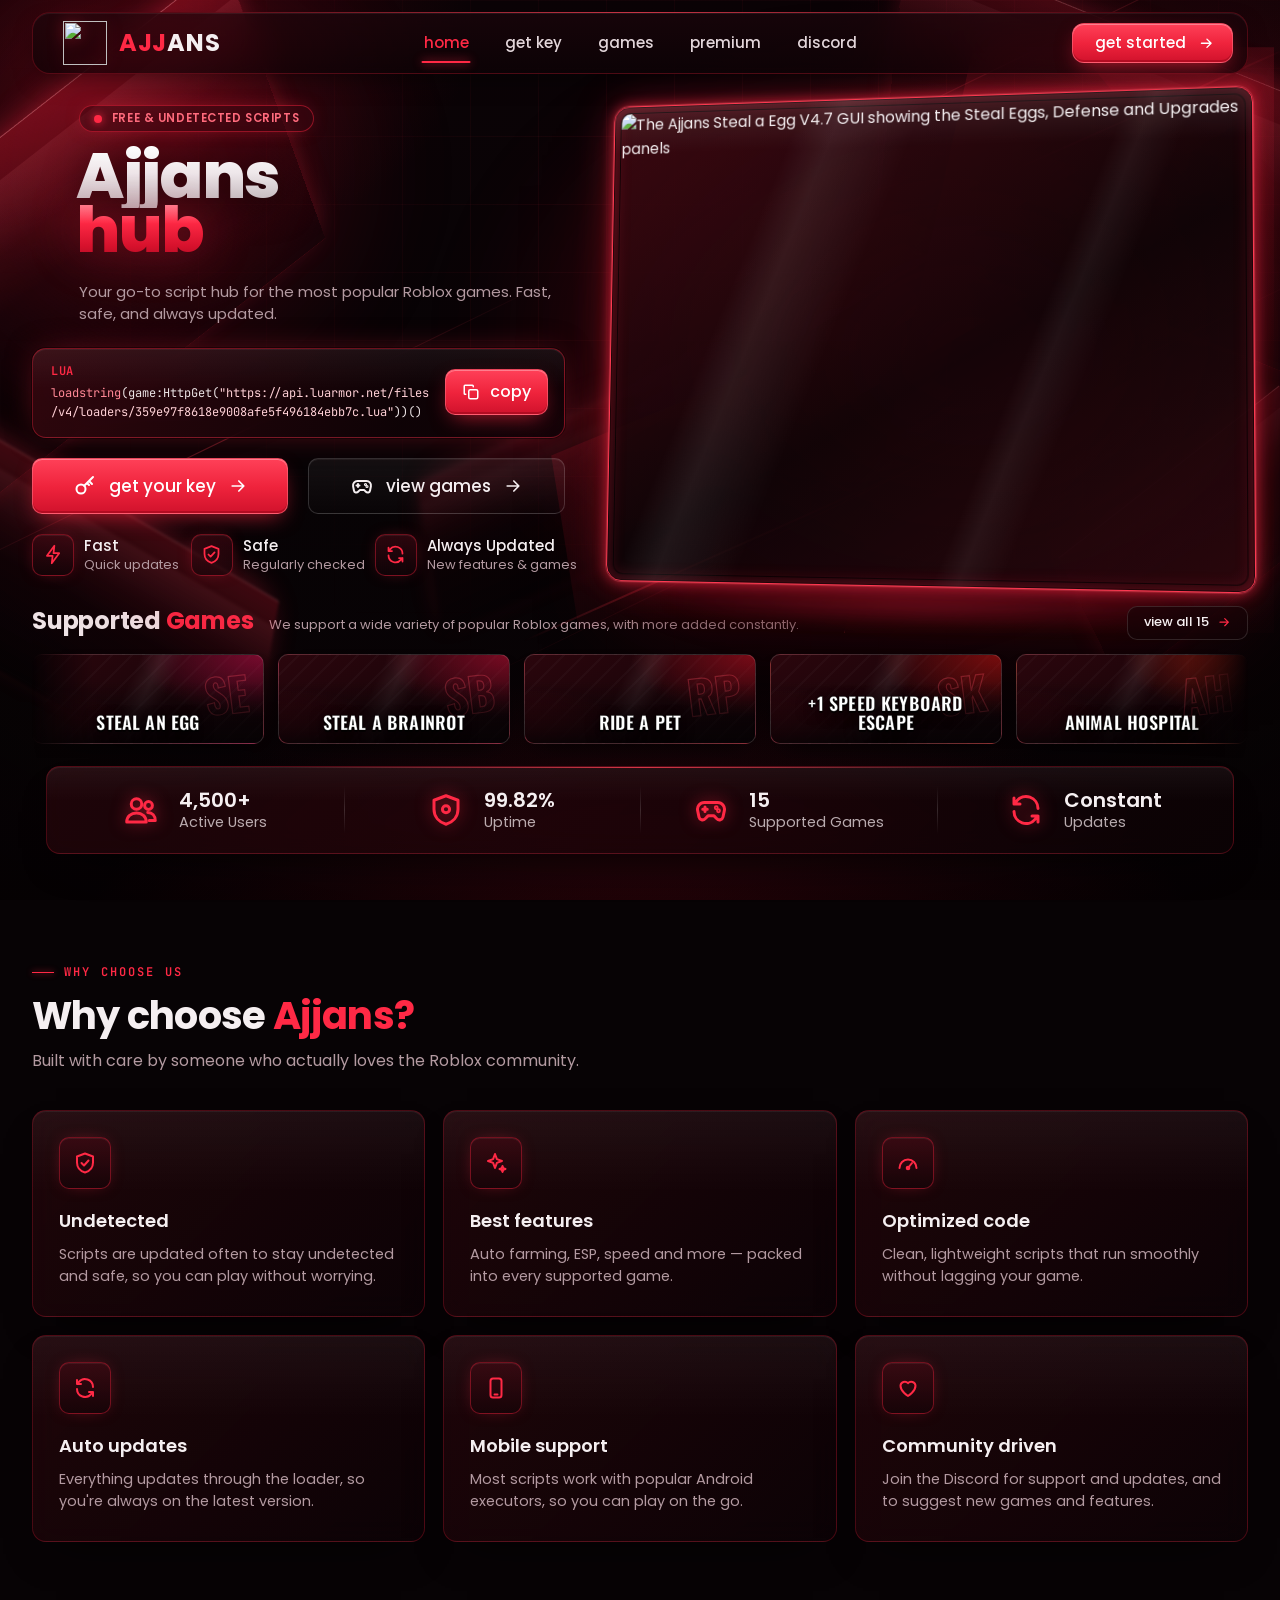
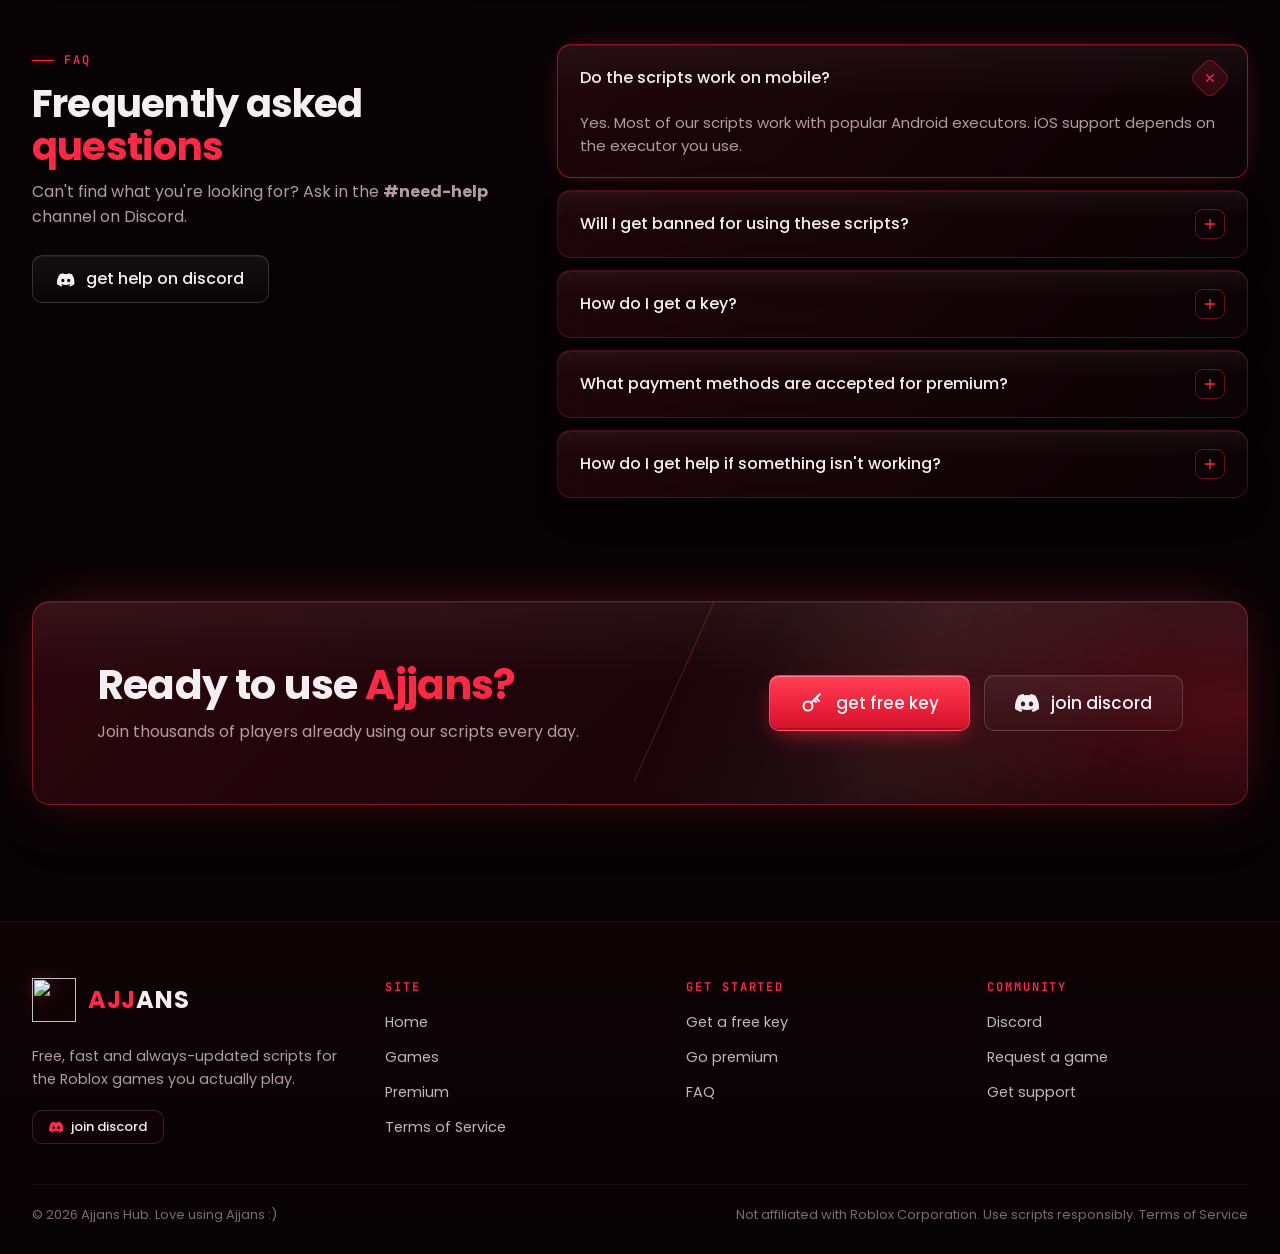
==== index.html @ 81df5501 "Update print statement from 'Hello' to 'Goodbye'" ====
<!DOCTYPE html>
<html lang="en">
<head>
  <meta charset="UTF-8" />
  <meta name="viewport" content="width=device-width, initial-scale=1.0" />
  <title>Ajjans Hub — Free Roblox Script Hub</title>
  <meta name="description" content="Ajjans Hub is a free Roblox script hub for Steal An Egg, Steal a Brainrot, Ride A Pet, Animal Hospital, Sailor Piece, Grow a Garden 2 and more. Fast, safe, and always updated." />
  <meta name="theme-color" content="#070305" />
  <meta property="og:type" content="website" />
  <meta property="og:title" content="Ajjans Hub — Free Roblox Script Hub" />
  <meta property="og:description" content="Ajjans Hub is a free Roblox script hub for Steal An Egg, Steal a Brainrot, Ride A Pet, Animal Hospital, Sailor Piece, Grow a Garden 2 and more. Fast, safe, and always updated." />
  <link rel="icon" type="image/png" href="assets/favicon.png" />
  <link rel="apple-touch-icon" href="assets/favicon.png" />

  <script>document.documentElement.classList.add("js");</script>

  <!-- =========================================================
       ADS (AdMaven) — delete this whole block to remove ads from this page
       ========================================================= -->
  <meta name="admaven-placement" content="BqHrEpdw5" />
  <script>
    /* Ad guard: stops the ad pop-up from hijacking clicks on Discord and store (Sellhub) links.
       Exception: the FIRST click on the get-key "join discord" button is allowed
       to show the ad — the second click opens Discord. */
    (function () {
      var realOpen = window.open;
      var blocked = false;
      window.open = function () { return blocked ? null : realOpen.apply(window, arguments); };
      document.addEventListener("click", function (e) {
        var el = e.target.closest ? e.target.closest("a, button") : null;
        if (!el) return;
        if (el.hasAttribute("data-gate-join") && el.getAttribute("data-armed") !== "1") return;
        var href = el.getAttribute("href") || "";
        if (href.indexOf("discord.gg") !== -1 || href.indexOf("sellhub.cx") !== -1) {
          blocked = true;
          setTimeout(function () { blocked = false; }, 3000);
        }
      }, true);
    })();
  </script>
  <script data-cfasync="false" src="//dcbbwymp1bhlf.cloudfront.net/?wbbcd=1515121"></script>

  <link rel="preconnect" href="https://fonts.googleapis.com" />
  <link rel="preconnect" href="https://fonts.gstatic.com" crossorigin />
  <link href="https://fonts.googleapis.com/css2?family=Poppins:wght@400;500;600;700;800&family=JetBrains+Mono:wght@400;500;600&family=Oswald:wght@600;700&display=swap" rel="stylesheet" />
  <link rel="preload" as="image" href="assets/ajjans-gui.png" />

  <!-- =========================================================
       STYLES (this page only)
       ========================================================= -->
  <style>
    /* ==========================================================================
       AJJANS HUB — Home page styles
       Colours and sizes live in the :root variables right below.
       ========================================================================== */
    /* ==========================================================================
       1. VARIABLES — edit colours / sizing here
       ========================================================================== */
    :root {
      /* Palette */
      --bg: #070305;               /* near-black base   */
      --bg-2: #160408;             /* dark burgundy     */
      --bg-3: #30070d;             /* deep crimson      */
      --panel: rgba(24, 5, 10, 0.58);
      --panel-strong: rgba(24, 6, 10, 0.94);
      --red: #ef233c;              /* bright red        */
      --red-bright: #ff2945;       /* hot red           */
      --red-deep: #b50d24;
      --border: rgba(170, 22, 42, 0.38);
      --border-hot: rgba(255, 41, 69, 0.7);
      --border-soft: rgba(255, 255, 255, 0.08);
      --text: #f5eff1;             /* headings          */
      --text-2: #e3d6da;
      --muted: #b39aa1;            /* muted pink/grey   */
      --faint: #7f6970;
      --green: #2bd96b;

      /* Type */
      --font-sans: "Poppins", system-ui, -apple-system, "Segoe UI", sans-serif;
      --font-mono: "JetBrains Mono", ui-monospace, "Cascadia Code", Consolas, monospace;
      --font-display: "Oswald", "Poppins", sans-serif;

      /* Radii */
      --r-sm: 10px;
      --r-md: 14px;
      --r-lg: 18px;

      /* Layout */
      --container: 1400px;
      --gutter: 32px;
      --header-h: 84px;
      /* left indent of the hero title block (0 on small screens, 104px on wide) */
      --hero-indent: clamp(0px, calc((100vw - 1100px) * 0.26), 104px);

      /* Effects */
      --inner-hi: inset 0 1px 0 rgba(255, 255, 255, 0.06);
      --ease: cubic-bezier(0.22, 0.61, 0.36, 1);
      --ease-out: cubic-bezier(0.16, 1, 0.3, 1);
    }
    /* ==========================================================================
       2. BASE / RESET
       ========================================================================== */
    *,
    *::before,
    *::after { box-sizing: border-box; }
    html {
      -webkit-text-size-adjust: 100%;
      scroll-behavior: smooth;
      scroll-padding-top: calc(var(--header-h) + 16px);
      scrollbar-color: #3a0b14 var(--bg);
    }
    body {
      position: relative;
      display: flex;
      flex-direction: column;
      margin: 0;
      min-height: 100vh;
      background: var(--bg);
      color: var(--text);
      font-family: var(--font-sans);
      font-size: 16px;
      line-height: 1.55;
      -webkit-font-smoothing: antialiased;
      overflow-x: clip;
    }
    main { flex: 1 0 auto; }
    h1, h2, h3, p, ul, ol, figure, dl, dd { margin: 0; }
    ul, ol { padding: 0; list-style: none; }
    a { color: inherit; text-decoration: none; }
    img { display: block; max-width: 100%; }
    button, input { font: inherit; color: inherit; }
    button { cursor: pointer; }
    :focus-visible {
      outline: 2px solid var(--red-bright);
      outline-offset: 3px;
      border-radius: 6px;
    }
    ::selection { background: rgba(239, 35, 60, 0.45); color: #fff; }
    ::-webkit-scrollbar { width: 10px; }
    ::-webkit-scrollbar-track { background: var(--bg); }
    ::-webkit-scrollbar-thumb { background: #3a0b14; border-radius: 6px; border: 2px solid var(--bg); }
    ::-webkit-scrollbar-thumb:hover { background: #561222; }
    .text-red { color: var(--red-bright); }
    .sr-only {
      position: absolute; width: 1px; height: 1px; padding: 0; margin: -1px;
      overflow: hidden; clip: rect(0, 0, 0, 0); white-space: nowrap; border: 0;
    }
    /* ==========================================================================
       3. BACKGROUND LAYERS
       .backdrop  = fixed page atmosphere (base, fog, grid, vignette)
       .hero-fx   = hero-only lighting (glow, glass shards, light streaks)
       ========================================================================== */
    .backdrop {
      position: fixed;
      inset: 0;
      z-index: -2;
      pointer-events: none;
      background:
        radial-gradient(40% 36% at 8% 4%, rgba(120, 8, 24, 0.42), transparent 72%),
        radial-gradient(46% 40% at 96% 12%, rgba(110, 8, 22, 0.32), transparent 72%),
        radial-gradient(60% 40% at 50% 104%, rgba(80, 5, 16, 0.5), transparent 72%),
        linear-gradient(180deg, #0b0306 0%, var(--bg) 50%, #080204 100%);
    }
    /* faint grid */
    .backdrop::before {
      content: "";
      position: absolute;
      inset: 0;
      background-image:
        linear-gradient(rgba(255, 60, 80, 0.05) 1px, transparent 1px),
        linear-gradient(90deg, rgba(255, 60, 80, 0.05) 1px, transparent 1px);
      background-size: 68px 68px;
      background-position: center top;
      -webkit-mask-image: radial-gradient(ellipse 80% 70% at 58% 22%, #000 20%, transparent 78%);
              mask-image: radial-gradient(ellipse 80% 70% at 58% 22%, #000 20%, transparent 78%);
    }
    /* vignette */
    .backdrop::after {
      content: "";
      position: absolute;
      inset: 0;
      background: radial-gradient(ellipse 95% 85% at 50% 40%, transparent 55%, rgba(0, 0, 0, 0.6) 100%);
    }
    /* ---- hero lighting ---- */
    .hero-section {
      position: relative;
      isolation: isolate;
    }
    .hero-fx {
      position: absolute;
      inset: calc(var(--header-h) * -1) 0 -160px;
      z-index: -1;
      overflow: hidden;
      pointer-events: none;
      -webkit-mask-image: linear-gradient(180deg, #000 86%, transparent);
              mask-image: linear-gradient(180deg, #000 86%, transparent);
    }
    .fx-glow {
      position: absolute;
      top: 6%;
      right: 4%;
      width: min(60vw, 980px);
      height: 78%;
      background:
        radial-gradient(closest-side, rgba(226, 20, 48, 0.42), rgba(150, 10, 30, 0.18) 55%, transparent 100%);
      filter: blur(30px);
      animation: ambient 10s ease-in-out infinite alternate;
    }
    .fx-glow--left {
      top: -10%;
      left: -8%;
      right: auto;
      width: 520px;
      height: 520px;
      background: radial-gradient(closest-side, rgba(150, 10, 30, 0.35), transparent);
      animation-delay: -5s;
    }
    /* Angular glass shards — rotated planes with a lit top edge */
    .shard {
      position: absolute;
      background: linear-gradient(180deg, rgba(235, 28, 54, 0.4), rgba(130, 8, 26, 0.12) 50%, transparent);
      border-top: 1px solid rgba(255, 110, 126, 0.7);
      box-shadow: 0 -8px 30px -8px rgba(255, 41, 69, 0.55);
    }
    /* glassy inner band on each shard */
    .shard::after {
      content: "";
      position: absolute;
      inset: 12% 0 auto;
      height: 22%;
      background: linear-gradient(180deg, rgba(255, 120, 135, 0.12), transparent);
    }
    .shard--a { width: 520px; height: 280px; left: -190px; top: 130px; transform: rotate(-38deg) skewX(-18deg); opacity: 0.85; }
    .shard--b { width: 440px; height: 200px; left: -150px; bottom: 60px; transform: rotate(30deg) skewX(20deg); opacity: 0.6; filter: blur(1.5px); }
    .shard--c { width: 620px; height: 260px; right: -210px; top: 70px; transform: rotate(22deg) skewX(16deg); opacity: 0.55; }
    .shard--d { width: 340px; height: 150px; right: 41%; bottom: 190px; transform: rotate(-24deg) skewX(-14deg); opacity: 0.35; filter: blur(3px); }
    .shard--e { width: 280px; height: 140px; right: -60px; bottom: 150px; transform: rotate(-38deg) skewX(-12deg); opacity: 0.4; }
    /* thin diagonal light streaks */
    .streak {
      position: absolute;
      height: 1px;
      background: linear-gradient(90deg, transparent, rgba(255, 60, 80, 0.7), transparent);
      transform-origin: left center;
    }
    .streak--1 { width: 700px; left: -80px; top: 78%; transform: rotate(-26deg); opacity: 0.45; }
    .streak--2 { width: 560px; right: -60px; top: 24%; transform: rotate(-26deg); opacity: 0.35; }
    .streak--3 { width: 1100px; left: 30%; top: 96%; transform: rotate(-26deg); opacity: 0.2; }
    /* ==========================================================================
       4. SHARED
       ========================================================================== */
    .container {
      width: min(var(--container), 100% - var(--gutter) * 2);
      margin-inline: auto;
    }
    /* tinted glass surface used by most panels */
    .glass {
      background:
        linear-gradient(180deg, rgba(255, 255, 255, 0.045), rgba(255, 255, 255, 0) 40%),
        linear-gradient(135deg, rgba(46, 7, 13, 0.6), rgba(13, 3, 6, 0.74));
      border: 1px solid var(--border);
      box-shadow: var(--inner-hi), 0 20px 44px -24px rgba(0, 0, 0, 0.95);
      -webkit-backdrop-filter: blur(14px) saturate(130%);
              backdrop-filter: blur(14px) saturate(130%);
    }
    .icon {
      width: 1.1em;
      height: 1.1em;
      flex: none;
      fill: none;
      stroke: currentColor;
      stroke-width: 2;
      stroke-linecap: round;
      stroke-linejoin: round;
    }
    .icon--fill { fill: currentColor; stroke: none; }
    /* red outlined icon square */
    .icon-box {
      display: grid;
      place-items: center;
      width: 52px;
      height: 52px;
      flex: none;
      border: 1px solid rgba(239, 35, 60, 0.42);
      border-radius: var(--r-sm);
      background: linear-gradient(180deg, rgba(70, 9, 20, 0.6), rgba(20, 4, 8, 0.6));
      color: var(--red-bright);
      box-shadow: var(--inner-hi), 0 0 18px -8px rgba(255, 41, 69, 0.6);
    }
    .icon-box .icon { width: 24px; height: 24px; }
    /* ---- buttons ---- */
    .btn {
      --btn-h: 48px;
      position: relative;
      display: inline-flex;
      align-items: center;
      justify-content: center;
      gap: 12px;
      height: var(--btn-h);
      padding: 0 24px;
      border: 1px solid transparent;
      border-radius: var(--r-sm);
      font-weight: 500;
      font-size: 16px;
      white-space: nowrap;
      transition:
        transform 0.25s var(--ease),
        box-shadow 0.25s var(--ease),
        background 0.25s var(--ease),
        border-color 0.25s var(--ease),
        color 0.25s var(--ease);
    }
    .btn .icon--arrow { transition: transform 0.25s var(--ease); }
    .btn:hover .icon--arrow { transform: translateX(3px); }
    .btn:active { transform: translateY(0) scale(0.985); }
    .btn--primary {
      color: #fff;
      background: linear-gradient(180deg, #ff4058 0%, var(--red) 52%, #d1122c 100%);
      border-color: rgba(255, 120, 135, 0.5);
      box-shadow:
        inset 0 1px 0 rgba(255, 255, 255, 0.32),
        inset 0 -2px 0 rgba(120, 0, 16, 0.35),
        0 8px 22px -8px rgba(239, 35, 60, 0.8);
    }
    .btn--primary:hover {
      transform: translateY(-2px);
      box-shadow:
        inset 0 1px 0 rgba(255, 255, 255, 0.36),
        inset 0 -2px 0 rgba(120, 0, 16, 0.35),
        0 0 0 1px rgba(255, 60, 80, 0.45),
        0 12px 32px -8px rgba(255, 41, 69, 0.9);
    }
    .btn--glass {
      color: var(--text);
      background: linear-gradient(180deg, rgba(255, 255, 255, 0.055), rgba(255, 255, 255, 0.012));
      border-color: rgba(255, 255, 255, 0.16);
      box-shadow: var(--inner-hi);
      -webkit-backdrop-filter: blur(10px);
              backdrop-filter: blur(10px);
    }
    .btn--glass:hover {
      transform: translateY(-2px);
      border-color: rgba(255, 60, 80, 0.6);
      box-shadow: var(--inner-hi), 0 0 24px -6px rgba(239, 35, 60, 0.55);
    }
    .btn--ghost {
      color: var(--text);
      background: rgba(20, 4, 8, 0.6);
      border-color: rgba(255, 255, 255, 0.13);
    }
    .btn--ghost .icon { color: var(--red-bright); }
    .btn--ghost:hover { border-color: rgba(255, 60, 80, 0.6); box-shadow: 0 0 18px -6px rgba(239, 35, 60, 0.6); }
    .btn--lg { --btn-h: 56px; font-size: 17px; padding: 0 30px; }
    .btn--lg .icon { width: 20px; height: 20px; }
    .btn--lg .icon--lead { width: 24px; height: 24px; }
    .btn--sm { --btn-h: 40px; padding: 0 18px 0 22px; border-radius: 12px; font-size: 15px; }
    .btn--xs { --btn-h: 34px; padding: 0 16px; gap: 8px; font-size: 13px; }
    .btn--block { width: 100%; }
    /* ---- section heads ---- */
    .section { padding-block: clamp(64px, 8vw, 112px) 0; }
    .kicker {
      display: inline-flex;
      align-items: center;
      gap: 10px;
      margin-bottom: 12px;
      font-family: var(--font-mono);
      font-size: 12px;
      font-weight: 600;
      letter-spacing: 0.18em;
      text-transform: uppercase;
      color: var(--red-bright);
    }
    .kicker::before {
      content: "";
      width: 22px;
      height: 1px;
      background: currentColor;
      box-shadow: 0 0 6px currentColor;
    }
    .h2 {
      font-size: clamp(28px, 3vw, 42px);
      font-weight: 700;
      line-height: 1.12;
      letter-spacing: -0.02em;
      color: var(--text);
    }
    .lead {
      margin-top: 12px;
      max-width: 560px;
      color: var(--muted);
      font-size: 16px;
    }
    .section-intro { margin-bottom: 36px; }
    .section-intro--center { text-align: center; }
    .section-intro--center .lead { margin-inline: auto; }
    /* compact head used above the home game row */
    .section-head {
      display: flex;
      align-items: flex-end;
      justify-content: space-between;
      gap: 20px;
      margin-bottom: 14px;
    }
    .section-head__text {
      display: flex;
      align-items: baseline;
      flex-wrap: wrap;
      column-gap: 16px;
      row-gap: 4px;
    }
    .section-head h2 {
      font-size: clamp(24px, 1.8vw, 29px);
      font-weight: 700;
      letter-spacing: -0.01em;
    }
    .section-head p { font-size: 13px; color: var(--muted); }
    /* ---- scroll reveal (only when JS is running) ---- */
    .js .reveal {
      opacity: 0;
      transform: translateY(22px);
      transition: opacity 0.6s var(--ease-out), transform 0.6s var(--ease-out);
      transition-delay: var(--delay, 0s);
    }
    .js .reveal.is-in { opacity: 1; transform: none; }
    /* ==========================================================================
       5. NAVBAR
       ========================================================================== */
    .site-header {
      position: sticky;
      top: 0;
      z-index: 40;
      padding-top: 12px;
    }
    .navbar {
      position: relative;
      display: flex;
      align-items: center;
      gap: 24px;
      height: 62px;
      padding: 0 14px 0 30px;
      background: linear-gradient(180deg, rgba(26, 6, 11, 0.74), rgba(12, 3, 6, 0.74));
      border: 1px solid rgba(160, 20, 38, 0.4);
      border-radius: var(--r-lg);
      box-shadow:
        inset 0 1px 0 rgba(255, 255, 255, 0.06),
        0 10px 30px -14px rgba(0, 0, 0, 0.8);
      -webkit-backdrop-filter: blur(16px) saturate(140%);
              backdrop-filter: blur(16px) saturate(140%);
      transition: background 0.3s var(--ease), box-shadow 0.3s var(--ease), border-color 0.3s var(--ease);
    }
    /* thin red light along the top edge */
    .navbar::before {
      content: "";
      position: absolute;
      top: -1px;
      left: 12%;
      right: 12%;
      height: 1px;
      background: linear-gradient(90deg, transparent, rgba(255, 70, 90, 0.7), transparent);
    }
    .site-header.is-scrolled .navbar {
      background: linear-gradient(180deg, rgba(22, 5, 9, 0.92), rgba(12, 3, 6, 0.92));
      border-color: rgba(190, 24, 44, 0.45);
      box-shadow:
        inset 0 1px 0 rgba(255, 255, 255, 0.06),
        0 16px 36px -12px rgba(0, 0, 0, 0.95);
    }
    .brand {
      display: inline-flex;
      align-items: center;
      gap: 12px;
      flex: none;
    }
    .brand__icon {
      width: 44px;
      height: 44px;
      object-fit: contain;
      filter: drop-shadow(0 0 8px rgba(255, 41, 69, 0.35));
      transition: transform 0.3s var(--ease);
    }
    .brand:hover .brand__icon { transform: rotate(-4deg) scale(1.04); }
    .brand__text {
      font-size: 24px;
      font-weight: 700;
      letter-spacing: 0.03em;
      color: var(--text);
    }
    .brand__accent { color: var(--red-bright); }
    .nav-menu {
      flex: 1;
      display: flex;
      align-items: center;
      justify-content: flex-end;
    }
    /* links are centred on the bar, independent of logo / button widths */
    .nav-links {
      position: absolute;
      left: 50%;
      top: 0;
      bottom: 0;
      display: flex;
      align-items: center;
      gap: 42px;
      transform: translateX(-50%);
    }
    .nav-links a {
      position: relative;
      display: block;
      padding: 18px 2px;
      font-size: 15px;
      font-weight: 500;
      color: var(--text-2);
      transition: color 0.2s var(--ease);
    }
    .nav-links a::after {
      content: "";
      position: absolute;
      left: 0;
      right: 0;
      bottom: 10px;
      height: 2px;
      border-radius: 2px;
      background: var(--red-bright);
      box-shadow: 0 0 10px rgba(255, 41, 69, 0.9);
      transform: scaleX(0);
      transition: transform 0.25s var(--ease);
    }
    .nav-links a:hover { color: #fff; }
    .nav-links a:hover::after { transform: scaleX(0.5); }
    .nav-links a[aria-current="page"] { color: var(--red-bright); }
    .nav-links a[aria-current="page"]::after { transform: scaleX(1); }
    .nav-actions {
      display: flex;
      align-items: center;
      gap: 14px;
    }
    .nav-toggle {
      display: none;
      margin-left: auto;
      width: 42px;
      height: 42px;
      padding: 0;
      border: 1px solid var(--border);
      border-radius: var(--r-sm);
      background: rgba(255, 255, 255, 0.03);
      flex-direction: column;
      align-items: center;
      justify-content: center;
      gap: 5px;
    }
    .nav-toggle span {
      display: block;
      width: 18px;
      height: 2px;
      border-radius: 2px;
      background: var(--text);
      transition: transform 0.25s var(--ease), opacity 0.2s;
    }
    .nav-toggle[aria-expanded="true"] span:nth-child(1) { transform: translateY(7px) rotate(45deg); }
    .nav-toggle[aria-expanded="true"] span:nth-child(2) { opacity: 0; }
    .nav-toggle[aria-expanded="true"] span:nth-child(3) { transform: translateY(-7px) rotate(-45deg); }
    /* ==========================================================================
       6. HOME HERO
       ========================================================================== */
    .hero {
      display: grid;
      grid-template-columns: minmax(0, 45fr) minmax(0, 55fr);
      align-items: center;
      gap: 40px;
      padding: 22px 0 12px;
    }
    .hero__copy { position: relative; z-index: 2; min-width: 0; }
    .hero__copy > * { animation: rise 0.9s var(--ease-out) both; }
    .hero__copy > :nth-child(2) { animation-delay: 0.06s; }
    .hero__copy > :nth-child(3) { animation-delay: 0.12s; }
    .hero__copy > :nth-child(4) { animation-delay: 0.18s; }
    .hero__copy > :nth-child(5) { animation-delay: 0.24s; }
    .hero__copy > :nth-child(6) { animation-delay: 0.3s; }
    .badge {
      display: inline-flex;
      align-items: center;
      gap: 10px;
      margin-left: var(--hero-indent);
      padding: 4px 14px;
      border: 1px solid rgba(239, 35, 60, 0.5);
      border-radius: 999px;
      background: rgba(60, 6, 16, 0.5);
      box-shadow: 0 0 20px -8px rgba(255, 41, 69, 0.7);
      color: #ff6b7d;
      font-size: 11.5px;
      font-weight: 600;
      letter-spacing: 0.05em;
    }
    .badge__dot {
      width: 8px;
      height: 8px;
      border-radius: 50%;
      background: var(--red-bright);
      box-shadow: 0 0 8px var(--red-bright);
      animation: pulse-red 2.4s ease-in-out infinite;
    }
    .hero__title {
      margin: 12px 0 0;
      padding-left: calc(var(--hero-indent) - 0.04em);
      font-weight: 800;
      font-size: clamp(54px, 5vw, 96px);
      line-height: 1;
      letter-spacing: -0.025em;
    }
    /* line-height 1 + negative margin keeps glyphs (j dots) inside the clip box */
    .hero__title span {
      display: block;
      width: fit-content;
      padding-right: 0.06em;
      -webkit-background-clip: text;
              background-clip: text;
      -webkit-text-fill-color: transparent;
    }
    .hero__title-top {
      background-image: linear-gradient(180deg, #ffffff 0%, #eee7ea 45%, #b9adb2 100%);
      filter: drop-shadow(0 6px 18px rgba(0, 0, 0, 0.55));
    }
    .hero__title-bottom {
      margin-top: -0.17em;
      padding-bottom: 0.08em;
      background-image:
        linear-gradient(180deg, rgba(255, 255, 255, 0.35) 0%, rgba(255, 255, 255, 0) 38%),
        linear-gradient(180deg, #ff5a6e 0%, var(--red-bright) 34%, #d6112c 70%, #9e0a1f 100%);
      filter: drop-shadow(0 0 24px rgba(239, 35, 60, 0.4));
    }
    .hero__lead {
      margin-top: 14px;
      padding-left: var(--hero-indent);
      max-width: calc(560px + var(--hero-indent));
      color: var(--muted);
      font-size: clamp(15px, 1.08vw, 17.5px);
      line-height: 1.5;
    }
    /* ---- loader / code card ---- */
    .loader-card {
      position: relative;
      display: flex;
      align-items: center;
      gap: 20px;
      margin-top: 22px;
      max-width: 616px;
      padding: 13px 16px 14px 18px;
      border-radius: var(--r-md);
      background:
        linear-gradient(180deg, rgba(255, 255, 255, 0.05), rgba(255, 255, 255, 0) 45%),
        linear-gradient(110deg, rgba(58, 8, 16, 0.78), rgba(16, 3, 7, 0.82) 70%);
      border: 1px solid rgba(239, 35, 60, 0.42);
      box-shadow:
        var(--inner-hi),
        0 0 0 1px rgba(0, 0, 0, 0.45),
        0 0 34px -10px rgba(239, 35, 60, 0.5);
      -webkit-backdrop-filter: blur(10px);
              backdrop-filter: blur(10px);
      transition: border-color 0.3s var(--ease), box-shadow 0.3s var(--ease);
    }
    .loader-card:hover { border-color: rgba(255, 41, 69, 0.6); }
    .loader-card.is-flash {
      border-color: rgba(43, 217, 107, 0.55);
      box-shadow: var(--inner-hi), 0 0 0 1px rgba(0, 0, 0, 0.45), 0 0 30px -8px rgba(43, 217, 107, 0.45);
    }
    .loader-card__body { flex: 1; min-width: 0; }
    .loader-card__lang {
      display: block;
      margin-bottom: 4px;
      font-family: var(--font-mono);
      font-size: 12px;
      font-weight: 600;
      letter-spacing: 0.06em;
      color: var(--red-bright);
    }
    .loader-card__code {
      display: block;
      font-family: var(--font-mono);
      font-size: 13px;
      line-height: 1.6;
      color: #ece4e6;
      overflow-wrap: anywhere;
      -webkit-user-select: all;
              user-select: all;
    }
    .loader-card__code .tok-fn { color: #ff8896; }
    .loader-card__code .tok-str { color: #ffd0d6; }
    .loader-card__copy {
      --btn-h: 46px;
      padding: 0 22px;
      gap: 10px;
      flex: none;
      min-width: 112px;
      font-size: 16px;
    }
    .loader-card__copy .icon { width: 18px; height: 18px; }
    [data-copy-target].is-copied {
      background: linear-gradient(180deg, #37d977, #1f9d55);
      border-color: rgba(160, 255, 200, 0.5);
      box-shadow: inset 0 1px 0 rgba(255, 255, 255, 0.35), 0 8px 22px -8px rgba(43, 217, 107, 0.8);
    }
    /* ---- CTAs ---- */
    .hero__ctas {
      display: flex;
      gap: 20px;
      margin-top: 20px;
      max-width: 616px;
    }
    .hero__ctas .btn { flex: 1 1 0; max-width: 278px; }
    /* ---- benefit items ---- */
    .benefits {
      display: flex;
      justify-content: space-between;
      gap: 14px clamp(14px, 1.6vw, 28px);
      margin-top: 20px;
      max-width: 616px;
    }
    .benefit {
      display: flex;
      align-items: center;
      gap: 14px;
      min-width: 0;
    }
    .benefit__text { display: flex; flex-direction: column; line-height: 1.35; }
    .benefit .icon-box { width: 48px; height: 48px; }
    .benefit__text strong { font-size: 15px; font-weight: 500; color: var(--text); }
    .benefit__text span { font-size: 13px; color: var(--muted); }
    /* ==========================================================================
       7. GUI SHOWCASE
       ========================================================================== */
    .showcase {
      position: relative;
      z-index: 1;
      display: flex;
      justify-content: flex-end;
      perspective: 1800px;
      animation: rise 1s 0.15s var(--ease-out) both;
    }
    /* red bloom behind the frame */
    .showcase::before {
      content: "";
      position: absolute;
      inset: 6% 2% 0 8%;
      z-index: -1;
      background: radial-gradient(ellipse at 55% 50%, rgba(255, 30, 60, 0.55), rgba(160, 8, 28, 0.22) 48%, transparent 72%);
      filter: blur(42px);
      animation: ambient 9s ease-in-out infinite alternate;
    }
    /* big translucent diagonal panel behind */
    .showcase::after {
      content: "";
      position: absolute;
      top: -10%;
      right: -4%;
      width: 66%;
      height: 120%;
      z-index: -2;
      background: linear-gradient(165deg, rgba(239, 35, 60, 0.2), rgba(80, 6, 18, 0.04) 62%);
      border-left: 1px solid rgba(255, 70, 90, 0.3);
      clip-path: polygon(30% 0, 100% 0, 100% 100%, 0 100%);
    }
    .showcase__deco { position: absolute; inset: 0; z-index: -1; pointer-events: none; }
    .deco-panel {
      position: absolute;
      background: linear-gradient(135deg, rgba(210, 18, 44, 0.22), transparent 70%);
    }
    .deco-panel--a {
      width: 42%;
      height: 52%;
      left: -7%;
      bottom: -9%;
      clip-path: polygon(0 32%, 72% 0, 100% 100%, 10% 100%);
    }
    .deco-panel--b {
      width: 30%;
      height: 38%;
      right: -3%;
      top: -11%;
      clip-path: polygon(0 0, 100% 18%, 78% 100%);
      opacity: 0.75;
    }
    .deco-line {
      position: absolute;
      height: 2px;
      background: linear-gradient(90deg, transparent, rgba(255, 50, 72, 0.85), transparent);
      filter: blur(0.4px);
    }
    .deco-line--a { width: 62%; left: -14%; bottom: 5%; transform: rotate(-24deg); opacity: 0.55; }
    .deco-line--b { width: 48%; right: -8%; top: 3%; transform: rotate(-24deg); opacity: 0.4; }
    .showcase__float {
      width: min(760px, 100%);
      transform-style: preserve-3d;
      animation: float 7s ease-in-out infinite;
    }
    .gui-frame {
      --tilt-x: 0deg;
      --tilt-y: 0deg;
      position: relative;
      padding: 7px;
      border-radius: 16px;
      background: linear-gradient(150deg, rgba(64, 9, 18, 0.9), rgba(14, 3, 6, 0.94) 55%, rgba(44, 7, 13, 0.92));
      border: 1.5px solid #ff3a52;
      box-shadow:
        0 0 0 1px rgba(255, 100, 118, 0.25),
        0 0 14px rgba(255, 41, 69, 0.7),
        0 0 44px rgba(239, 35, 60, 0.36),
        inset 0 0 0 1px rgba(0, 0, 0, 0.55),
        inset 0 0 18px rgba(255, 41, 69, 0.3),
        0 50px 90px -30px rgba(60, 0, 10, 1);
      transform: rotateY(calc(-11deg + var(--tilt-y))) rotateX(calc(4deg + var(--tilt-x))) rotateZ(-0.4deg);
      transform-origin: 40% 50%;
      transition: transform 0.5s var(--ease-out);
    }
    .gui-frame img {
      width: 100%;
      height: auto;
      border-radius: 10px;
      box-shadow: 0 0 0 1px rgba(0, 0, 0, 0.7);
    }
    /* glass reflections */
    .gui-frame__glare {
      position: absolute;
      inset: 0;
      border-radius: inherit;
      pointer-events: none;
      background:
        linear-gradient(180deg, rgba(255, 255, 255, 0.09), transparent 10%),
        linear-gradient(112deg,
          transparent 0 24%,
          rgba(255, 255, 255, 0.07) 29%,
          rgba(255, 255, 255, 0.015) 37%,
          transparent 39% 63%,
          rgba(255, 255, 255, 0.05) 66%,
          transparent 71%);
      mix-blend-mode: screen;
    }
    /* soft reflection on the "floor" below the frame */
    .gui-frame::after {
      content: "";
      position: absolute;
      left: 8%;
      right: 8%;
      bottom: -34px;
      height: 30px;
      border-radius: 50%;
      background: radial-gradient(closest-side, rgba(255, 41, 69, 0.35), transparent);
      filter: blur(10px);
      pointer-events: none;
    }
    /* ==========================================================================
       8. GAME CARDS
       ========================================================================== */
    .games { padding-top: 6px; }
    .game-card {
      --card-accent: 350;
      position: relative;
      display: flex;
      flex-direction: column;
      justify-content: flex-end;
      aspect-ratio: 267 / 104;
      overflow: hidden;
      isolation: isolate;
      border-radius: var(--r-sm);
      border: 1px solid rgba(255, 255, 255, 0.14);
      box-shadow: 0 12px 26px -14px rgba(0, 0, 0, 0.9);
      /* fallback art — shows until the real image loads */
      background:
        radial-gradient(90% 120% at 100% 0%, hsl(var(--card-accent) 85% 45% / 0.5), transparent 60%),
        radial-gradient(70% 90% at 0% 100%, rgba(120, 8, 24, 0.55), transparent 70%),
        repeating-linear-gradient(-45deg, rgba(255, 255, 255, 0.025) 0 2px, transparent 2px 14px),
        linear-gradient(160deg, #2b060d, #0d0306);
      transition:
        transform 0.35s var(--ease),
        border-color 0.35s var(--ease),
        box-shadow 0.35s var(--ease);
    }
    /* big outlined initials as fallback artwork */
    .game-card__mark {
      position: absolute;
      right: 7%;
      top: 44%;
      z-index: -3;
      transform: translateY(-50%) rotate(-7deg);
      font-family: var(--font-display);
      font-size: clamp(44px, 3.6vw, 64px);
      font-weight: 700;
      line-height: 1;
      letter-spacing: -0.02em;
      color: transparent;
      -webkit-text-stroke: 1.2px rgba(255, 80, 100, 0.3);
      user-select: none;
    }
    .game-card.has-image .game-card__mark { display: none; }
    .game-card__img {
      position: absolute;
      inset: 0;
      z-index: -2;
      width: 100%;
      height: 100%;
      object-fit: cover;
      opacity: 0;
      transition: opacity 0.4s var(--ease), transform 0.6s var(--ease);
    }
    .game-card.has-image .game-card__img { opacity: 1; }
    /* bottom gradient + glass sheen */
    .game-card::before {
      content: "";
      position: absolute;
      inset: 0;
      z-index: -1;
      background:
        linear-gradient(180deg, transparent 30%, rgba(6, 2, 4, 0.5) 66%, rgba(6, 2, 4, 0.9) 100%),
        linear-gradient(115deg, transparent 40%, rgba(255, 255, 255, 0.07) 48%, transparent 56%);
    }
    /* red rim light on hover */
    .game-card::after {
      content: "";
      position: absolute;
      inset: 0;
      border-radius: inherit;
      box-shadow: inset 0 0 0 1px rgba(255, 41, 69, 0), inset 0 -40px 60px -40px rgba(255, 41, 69, 0);
      transition: box-shadow 0.35s var(--ease);
      pointer-events: none;
    }
    .game-card__body {
      display: flex;
      flex-direction: column;
      align-items: center;
      padding: 0 12px 11px;
      text-align: center;
    }
    .game-card__title {
      font-family: var(--font-display);
      font-size: clamp(16px, 1.4vw, 23px);
      font-weight: 700;
      line-height: 1.05;
      text-transform: uppercase;
      letter-spacing: 0.01em;
      color: #fff;
      text-shadow:
        0 2px 0 rgba(0, 0, 0, 0.65),
        0 0 1px #000,
        0 4px 14px rgba(0, 0, 0, 0.85);
      -webkit-text-stroke: 0.6px rgba(0, 0, 0, 0.55);
    }
    .game-card__sub {
      margin-top: 4px;
      font-size: 12px;
      color: var(--muted);
    }
    .game-card__status {
      position: absolute;
      top: 12px;
      left: 12px;
      display: inline-flex;
      align-items: center;
      gap: 7px;
      padding: 3px 10px;
      border-radius: 999px;
      background: rgba(8, 2, 4, 0.7);
      border: 1px solid rgba(255, 255, 255, 0.12);
      font-size: 11.5px;
      font-weight: 500;
      color: var(--text-2);
      -webkit-backdrop-filter: blur(6px);
              backdrop-filter: blur(6px);
    }
    .game-card__status::before {
      content: "";
      width: 7px;
      height: 7px;
      border-radius: 50%;
      background: var(--green);
      box-shadow: 0 0 6px var(--green);
    }
    .game-card__open {
      position: absolute;
      top: 10px;
      right: 10px;
      display: grid;
      place-items: center;
      width: 32px;
      height: 32px;
      border-radius: 9px;
      background: rgba(239, 35, 60, 0.9);
      color: #fff;
      opacity: 0;
      transform: translateY(-4px);
      transition: opacity 0.3s var(--ease), transform 0.3s var(--ease);
    }
    .game-card__open .icon { width: 16px; height: 16px; }
    .game-card:hover,
    .game-card:focus-visible {
      transform: translateY(-4px);
      border-color: rgba(255, 41, 69, 0.8);
      box-shadow:
        0 0 0 1px rgba(255, 41, 69, 0.3),
        0 0 26px -6px rgba(239, 35, 60, 0.65),
        0 18px 32px -16px rgba(0, 0, 0, 0.95);
    }
    .game-card:hover::after { box-shadow: inset 0 0 0 1px rgba(255, 41, 69, 0.4), inset 0 -40px 60px -40px rgba(255, 41, 69, 0.45); }
    .game-card:hover .game-card__img { transform: scale(1.05); }
    .game-card:hover .game-card__open,
    .game-card:focus-visible .game-card__open { opacity: 1; transform: none; }
    /* ==========================================================================
       9. STATS BAR
       ========================================================================== */
    .stats {
      position: relative;
      display: grid;
      grid-template-columns: repeat(4, 1fr);
      margin: 22px 14px 0;
      padding: 14px 0;
      border-radius: var(--r-md);
      overflow: hidden;
    }
    /* red light along the top edge */
    .stats::before {
      content: "";
      position: absolute;
      top: 0;
      left: 20%;
      right: 20%;
      height: 1px;
      background: linear-gradient(90deg, transparent, rgba(255, 60, 80, 0.8), transparent);
    }
    .stat {
      position: relative;
      display: flex;
      align-items: center;
      justify-content: center;
      gap: 20px;
      min-height: 58px;
      padding: 0 16px;
    }
    .stat + .stat::before {
      content: "";
      position: absolute;
      left: 0;
      top: 8%;
      bottom: 8%;
      width: 1px;
      background: linear-gradient(180deg, transparent, rgba(255, 255, 255, 0.15), transparent);
    }
    .stat__icon {
      width: 36px;
      height: 36px;
      color: var(--red-bright);
      filter: drop-shadow(0 0 8px rgba(255, 41, 69, 0.55));
    }
    .stat__text { display: flex; flex-direction: column; line-height: 1.25; }
    .stat__text strong {
      font-size: clamp(20px, 1.55vw, 25px);
      font-weight: 600;
      color: var(--text);
      font-variant-numeric: tabular-nums;
    }
    .stat__text span { font-size: 14.5px; color: var(--text-2); opacity: 0.8; }
    /* ==========================================================================
       10. FEATURES
       ========================================================================== */
    .features {
      display: grid;
      grid-template-columns: repeat(3, minmax(0, 1fr));
      gap: 18px;
    }
    .feature {
      position: relative;
      padding: 26px 26px 28px;
      border-radius: var(--r-md);
      overflow: hidden;
      transition: transform 0.35s var(--ease), border-color 0.35s var(--ease), box-shadow 0.35s var(--ease);
    }
    /* hover spotlight in the corner */
    .feature::before {
      content: "";
      position: absolute;
      top: -60%;
      right: -30%;
      width: 80%;
      height: 120%;
      background: radial-gradient(closest-side, rgba(255, 41, 69, 0.22), transparent);
      opacity: 0;
      transition: opacity 0.4s var(--ease);
      pointer-events: none;
    }
    .feature:hover {
      transform: translateY(-3px);
      border-color: rgba(255, 41, 69, 0.55);
      box-shadow: var(--inner-hi), 0 0 30px -12px rgba(239, 35, 60, 0.6), 0 22px 44px -24px rgba(0, 0, 0, 0.95);
    }
    .feature:hover::before { opacity: 1; }
    .feature h3 {
      margin-top: 18px;
      font-size: 18px;
      font-weight: 600;
      color: var(--text);
    }
    .feature p {
      margin-top: 8px;
      font-size: 14.5px;
      color: var(--muted);
    }
    /* ==========================================================================
       11. FAQ
       ========================================================================== */
    .faq {
      display: grid;
      grid-template-columns: minmax(0, 0.8fr) minmax(0, 1.2fr);
      gap: clamp(32px, 5vw, 80px);
      align-items: start;
    }
    .faq__aside .btn { margin-top: 26px; }
    .faq-list { display: grid; gap: 12px; }
    .faq-item {
      border-radius: var(--r-md);
      transition: border-color 0.3s var(--ease), box-shadow 0.3s var(--ease);
    }
    .faq-item[open] {
      border-color: rgba(255, 41, 69, 0.5);
      box-shadow: var(--inner-hi), 0 0 28px -14px rgba(239, 35, 60, 0.7);
    }
    .faq-item summary {
      display: flex;
      align-items: center;
      justify-content: space-between;
      gap: 16px;
      padding: 18px 22px;
      font-size: 16px;
      font-weight: 500;
      color: var(--text);
      cursor: pointer;
      list-style: none;
      transition: color 0.2s var(--ease);
    }
    .faq-item summary::-webkit-details-marker { display: none; }
    .faq-item summary:hover { color: #fff; }
    .faq-item__chev {
      display: grid;
      place-items: center;
      width: 30px;
      height: 30px;
      flex: none;
      border-radius: 8px;
      border: 1px solid rgba(239, 35, 60, 0.4);
      color: var(--red-bright);
      transition: transform 0.3s var(--ease), background 0.3s var(--ease);
    }
    .faq-item__chev .icon { width: 16px; height: 16px; }
    .faq-item[open] .faq-item__chev { transform: rotate(45deg); background: rgba(239, 35, 60, 0.15); }
    .faq-item__body {
      padding: 0 22px 20px;
      color: var(--muted);
      font-size: 15px;
    }
    .faq-item[open] .faq-item__body { animation: faq-open 0.35s var(--ease-out); }
    /* ==========================================================================
       12. CTA BANNER
       ========================================================================== */
    .cta-banner {
      position: relative;
      display: grid;
      grid-template-columns: minmax(0, 1fr) auto;
      align-items: center;
      gap: 24px 48px;
      padding: clamp(36px, 5vw, 60px) clamp(28px, 5vw, 64px);
      border-radius: var(--r-lg);
      overflow: hidden;
      background:
        radial-gradient(60% 140% at 100% 50%, rgba(239, 35, 60, 0.28), transparent 70%),
        linear-gradient(180deg, rgba(255, 255, 255, 0.05), rgba(255, 255, 255, 0) 40%),
        linear-gradient(135deg, rgba(56, 8, 16, 0.75), rgba(13, 3, 6, 0.85));
      border: 1px solid rgba(239, 35, 60, 0.45);
      box-shadow: var(--inner-hi), 0 0 60px -20px rgba(239, 35, 60, 0.55), 0 30px 60px -30px rgba(0, 0, 0, 1);
    }
    /* angled light plane inside the banner */
    .cta-banner::before {
      content: "";
      position: absolute;
      right: 10%;
      top: -40%;
      width: 36%;
      height: 180%;
      transform: rotate(24deg);
      background: linear-gradient(90deg, transparent, rgba(255, 255, 255, 0.05), transparent);
      border-left: 1px solid rgba(255, 90, 110, 0.25);
      pointer-events: none;
    }
    .cta-banner > * { position: relative; }
    .cta-banner .h2 { font-size: clamp(28px, 3.2vw, 44px); }
    .cta-banner__actions { display: flex; gap: 14px; flex-wrap: wrap; }
    /* ==========================================================================
       13. FOOTER
       ========================================================================== */
    .site-footer {
      margin-top: clamp(72px, 9vw, 120px);
      border-top: 1px solid rgba(160, 20, 38, 0.3);
      background: linear-gradient(180deg, rgba(20, 4, 8, 0.6), rgba(7, 3, 5, 0.9));
    }
    .footer-grid {
      display: grid;
      grid-template-columns: minmax(0, 1.4fr) repeat(3, minmax(0, 1fr));
      gap: 40px;
      padding: 56px 0 40px;
    }
    .footer-brand p {
      margin-top: 16px;
      max-width: 320px;
      color: var(--muted);
      font-size: 14.5px;
    }
    .footer-brand .btn { margin-top: 20px; }
    .footer-col h3 {
      margin-bottom: 14px;
      font-family: var(--font-mono);
      font-size: 12px;
      font-weight: 600;
      letter-spacing: 0.16em;
      text-transform: uppercase;
      color: var(--red-bright);
    }
    .footer-col ul { display: grid; gap: 10px; }
    .footer-col a {
      font-size: 14.5px;
      color: var(--text-2);
      opacity: 0.85;
      transition: color 0.2s var(--ease), opacity 0.2s var(--ease);
    }
    .footer-col a:hover { color: #fff; opacity: 1; }
    .footer-bottom {
      display: flex;
      justify-content: space-between;
      gap: 12px 24px;
      flex-wrap: wrap;
      padding: 20px 0 28px;
      border-top: 1px solid rgba(255, 255, 255, 0.06);
      font-size: 13px;
      color: var(--faint);
    }
    /* ==========================================================================
       16. ANIMATIONS
       ========================================================================== */
    @keyframes float {
      0%, 100% { transform: translateY(0); }
      50%      { transform: translateY(-5px); }
    }
    @keyframes ambient {
      from { opacity: 0.72; }
      to   { opacity: 1; }
    }
    @keyframes rise {
      from { opacity: 0; transform: translateY(18px); }
      to   { opacity: 1; transform: none; }
    }
    @keyframes pulse-red {
      0%, 100% { box-shadow: 0 0 6px rgba(255, 41, 69, 0.7); }
      50%      { box-shadow: 0 0 12px rgba(255, 41, 69, 1); }
    }
    @keyframes faq-open {
      from { opacity: 0; transform: translateY(-4px); }
      to   { opacity: 1; transform: none; }
    }
    @media (prefers-reduced-motion: reduce) {
      html { scroll-behavior: auto; }
      *, *::before, *::after {
          animation: none !important;
          transition-duration: 0.01ms !important;
        }
      .js .reveal { opacity: 1; transform: none; }
    }
    /* ==========================================================================
       17. RESPONSIVE
       ========================================================================== */
    /* Wide screens: let the GUI hang slightly past the grid, like the concept */
    @media (min-width: 1560px) {
      .showcase { margin-right: -30px; }
    }
    /* Laptops */
    @media (max-width: 1439px) {
      .nav-links { gap: 32px; }
      .hero { gap: 32px; }
      .hero__ctas .btn { padding: 0 20px; }
      .benefit { gap: 10px; }
      .benefit .icon-box { width: 42px; height: 42px; }
      .benefit .icon-box .icon { width: 21px; height: 21px; }
      .benefit__text { white-space: nowrap; }
      .loader-card { gap: 14px; }
      .loader-card__code { font-size: 12.5px; }
      .loader-card__copy { padding: 0 16px; min-width: 0; }
      .footer-grid { grid-template-columns: minmax(0, 1.2fr) repeat(3, minmax(0, 1fr)); }
    }
    @media (max-width: 1320px) {
      .loader-card__code { font-size: 12px; }
    }
    @media (max-width: 1180px) {
      :root { --gutter: 24px; }
      .nav-links { gap: 24px; }
      .loader-card { flex-direction: column; align-items: stretch; gap: 12px; }
      .loader-card__copy { align-self: flex-start; }
      .loader-card__code { font-size: 13px; }
      .benefits { flex-wrap: wrap; justify-content: flex-start; column-gap: 24px; }
      .features { grid-template-columns: repeat(2, minmax(0, 1fr)); }
    }
    /* Small laptops / landscape tablets — single-column hero */
    @media (max-width: 1100px) {
      .hero {
          grid-template-columns: 1fr;
          gap: 56px;
          padding-top: 36px;
        }
      .hero__copy { max-width: 640px; }
      .hero__title { font-size: clamp(56px, 9vw, 88px); }
      .loader-card { flex-direction: row; align-items: center; }
      .benefits { flex-wrap: nowrap; justify-content: space-between; }
      .showcase { justify-content: center; }
      .showcase__float { width: min(720px, 100%); }
      .gui-frame { transform: rotateY(calc(-6deg + var(--tilt-y))) rotateX(calc(3deg + var(--tilt-x))); }
    }
    /* Tablets — collapse navbar, single-column hero */
    @media (max-width: 960px) {
      :root { --header-h: 78px; }
      .navbar { padding: 0 12px 0 18px; }
      .nav-toggle { display: inline-flex; }
      .nav-menu {
          position: absolute;
          top: calc(100% + 8px);
          left: 0;
          right: 0;
          flex-direction: column;
          align-items: stretch;
          gap: 14px;
          padding: 14px;
          background: rgba(16, 4, 7, 0.97);
          border: 1px solid rgba(160, 20, 38, 0.45);
          border-radius: var(--r-md);
          box-shadow: 0 20px 40px -10px rgba(0, 0, 0, 0.9);
          opacity: 0;
          visibility: hidden;
          transform: translateY(-6px);
          transition: opacity 0.2s var(--ease), transform 0.2s var(--ease), visibility 0.2s;
        }
      .nav-menu.is-open { opacity: 1; visibility: visible; transform: none; }
      .nav-links {
          position: static;
          flex-direction: column;
          align-items: stretch;
          gap: 2px;
          transform: none;
        }
      .nav-links a { padding: 12px; border-radius: 8px; }
      .nav-links a::after { display: none; }
      .nav-links a:hover { background: rgba(255, 255, 255, 0.04); }
      .nav-links a[aria-current="page"] { background: rgba(239, 35, 60, 0.1); }
      .nav-actions { padding: 12px 4px 2px; border-top: 1px solid var(--border-soft); }
      .nav-actions .btn { width: 100%; }
      .stats { grid-template-columns: repeat(2, 1fr); row-gap: 8px; margin-inline: 0; }
      .stat:nth-child(3)::before { display: none; }
      .faq { grid-template-columns: 1fr; }
      .cta-banner { grid-template-columns: 1fr; }
      .footer-grid { grid-template-columns: repeat(3, minmax(0, 1fr)); }
      .footer-brand { grid-column: 1 / -1; }
    }
    /* Phones */
    @media (max-width: 640px) {
      :root { --gutter: 16px; --header-h: 72px; }
      .site-header { padding-top: 10px; }
      .navbar { height: 56px; border-radius: 14px; }
      .brand__icon { width: 38px; height: 38px; }
      .brand__text { font-size: 21px; }
      .hero { padding-top: 28px; gap: 40px; }
      .hero__title { font-size: clamp(52px, 17vw, 72px); }
      .loader-card { flex-direction: column; align-items: stretch; padding: 14px; }
      .loader-card__code { font-size: 13px; }
      .loader-card__copy { width: 100%; }
      .hero__ctas { flex-direction: column; gap: 12px; }
      .hero__ctas .btn { max-width: none; width: 100%; flex: none; }
      .benefits { flex-direction: column; gap: 12px; }
      .showcase__deco { display: none; }
      .gui-frame { transform: none; padding: 4px; border-radius: 12px; }
      .gui-frame img { border-radius: 8px; }
      .section-head { align-items: flex-start; flex-direction: column; gap: 12px; }
      .game-card__title { font-size: 20px; }
      .stats { padding: 6px 0; }
      .stat { justify-content: flex-start; gap: 12px; padding: 12px 14px; }
      .stat__icon { width: 26px; height: 26px; }
      .stat__text strong { font-size: 19px; }
      .stat__text span { font-size: 13px; }
      .features { grid-template-columns: 1fr; }
      .feature { padding: 22px; }
      .footer-grid { grid-template-columns: repeat(2, minmax(0, 1fr)); gap: 32px 20px; padding-top: 44px; }
      .footer-bottom { flex-direction: column; }
    }
    @media (max-width: 360px) {
      .stats { grid-template-columns: 1fr; }
      .stat + .stat::before { display: none; }
    }
    /* Touch devices: drop heavy blur for smooth scrolling */
    @media (pointer: coarse) {
      .glass, .navbar, .btn--glass, .loader-card, .game-card__status {
          -webkit-backdrop-filter: none;
                  backdrop-filter: none;
        }
      .navbar { background: rgba(16, 4, 7, 0.94); }
    }
    /* ==========================================================================
       LEGAL PAGE (terms of service)
       ========================================================================== */
    /* show game images normally if JavaScript is off */
    html:not(.js) .game-card__img { opacity: 1; }
    /* anything with the hidden attribute stays hidden, even flex/grid elements */
    [hidden] { display: none !important; }
    .section--tight { padding-top: clamp(40px, 5vw, 64px); }
    /* ==========================================================================
       COPY BUTTON ANIMATIONS
       ========================================================================== */
    /* copy + check icons stacked, so one can spin out while the other draws in */
    .copy-icon {
      position: relative;
      display: inline-block;
      width: 18px;
      height: 18px;
      flex: none;
    }
    .copy-icon .icon {
      position: absolute;
      inset: 0;
      width: 100%;
      height: 100%;
      transition: opacity 0.25s var(--ease), transform 0.4s cubic-bezier(0.34, 1.56, 0.64, 1);
    }
    .copy-icon .icon--check {
      opacity: 0;
      transform: scale(0.4) rotate(-25deg);
      stroke-width: 2.6;
      stroke-dasharray: 24;
      stroke-dashoffset: 24;
    }
    [data-copy-target].is-copied .copy-icon .icon--copy { opacity: 0; transform: scale(0.4) rotate(25deg); }
    [data-copy-target].is-copied .copy-icon .icon--check {
      opacity: 1;
      transform: none;
      animation: check-draw 0.45s 0.1s var(--ease-out) forwards;
    }
    /* label slides up when it changes (copy -> copied! -> copy) */
    [data-copy-label] { display: inline-block; }
    [data-copy-label].is-swapping { animation: label-swap 0.35s var(--ease-out); }
    /* green ring that ripples out of the button */
    [data-copy-target]::after {
      content: "";
      position: absolute;
      inset: -1px;
      border-radius: inherit;
      pointer-events: none;
    }
    [data-copy-target].is-copied::after { animation: copied-ring 0.7s var(--ease-out); }
    [data-copy-target].is-copied { animation: copied-pop 0.35s var(--ease-out); }
    /* failed: short shake and a darker button */
    [data-copy-target].is-failed {
      background: linear-gradient(180deg, #5c1522, #3a0b14);
      border-color: rgba(255, 120, 135, 0.6);
      animation: copy-shake 0.4s var(--ease);
    }
    /* shine that sweeps across the loader box / paste strip */
    .loader-card,
    .paste { position: relative; overflow: hidden; }
    .loader-card::after,
    .paste::after {
      content: "";
      position: absolute;
      inset: 0;
      background: linear-gradient(105deg, transparent 28%, rgba(90, 240, 150, 0.24) 46%, rgba(255, 255, 255, 0.18) 50%, rgba(90, 240, 150, 0.24) 54%, transparent 72%);
      transform: translateX(-110%);
      pointer-events: none;
    }
    .loader-card.is-flash::after,
    .paste.is-flash::after { animation: copy-sweep 0.9s var(--ease-out); }
    .loader-card.is-flash .loader-card__code { animation: code-flash 0.9s var(--ease-out); }
    @keyframes check-draw { to { stroke-dashoffset: 0; } }
    @keyframes label-swap {
      from { opacity: 0; transform: translateY(8px); }
      to   { opacity: 1; transform: none; }
    }
    @keyframes copied-ring {
      from { box-shadow: 0 0 0 0 rgba(43, 217, 107, 0.65); }
      to   { box-shadow: 0 0 0 16px rgba(43, 217, 107, 0); }
    }
    @keyframes copied-pop {
      0%   { transform: scale(1); }
      40%  { transform: scale(0.94); }
      100% { transform: scale(1); }
    }
    @keyframes copy-shake {
      0%, 100% { transform: translateX(0); }
      20% { transform: translateX(-5px); }
      40% { transform: translateX(5px); }
      60% { transform: translateX(-3px); }
      80% { transform: translateX(3px); }
    }
    @keyframes copy-sweep { to { transform: translateX(110%); } }
    @keyframes code-flash {
      0%, 100% { color: #ece4e6; }
      30%      { color: #b8f5cf; }
    }
    /* ==========================================================================
       HOME — GAMES MARQUEE (slow scroll to the left, pauses on hover)
       ========================================================================== */
    .marquee {
      --gap: 14px;
      /* 5 cards fit across the page on desktop */
      --card-w: calc((min(var(--container), 100vw - var(--gutter) * 2) - var(--gap) * 4) / 5);
      display: flex;
      gap: var(--gap);
      overflow-x: auto;              /* before the script runs / reduced motion: swipe instead */
      scrollbar-width: none;
      padding: 10px 0 14px;          /* room for the hover lift + glow */
      margin: -10px 0 -14px;
    }
    .marquee::-webkit-scrollbar { display: none; }
    .marquee .game-row { display: flex; gap: var(--gap); flex: none; }
    .marquee .game-row li { flex: 0 0 var(--card-w); }
    .marquee.is-running {
      overflow: hidden;
      -webkit-mask-image: linear-gradient(90deg, transparent 0, #000 5%, #000 95%, transparent 100%);
              mask-image: linear-gradient(90deg, transparent 0, #000 5%, #000 95%, transparent 100%);
    }
    .marquee.is-running .game-row { animation: marquee var(--marquee-duration, 100s) linear infinite; }
    .marquee.is-running:hover .game-row,
    .marquee.is-running:focus-within .game-row,
    .marquee.is-running:active .game-row { animation-play-state: paused; }
    @keyframes marquee { to { transform: translateX(calc(-100% - var(--gap))); } }
    @media (max-width: 960px) {
      .marquee { --card-w: calc((100vw - var(--gutter) * 2 - var(--gap) * 2) / 3); }
    }
    @media (max-width: 640px) {
      .marquee { --card-w: 68vw; --gap: 12px; margin-inline: calc(var(--gutter) * -1); }
      .marquee:not(.is-running) { padding-inline: var(--gutter); }
    }
    @media (prefers-reduced-motion: reduce) {
      .marquee.is-running .game-row { animation: none; }
    }
    /* ==========================================================================
       GET KEY — "DISCORD JOINED" CELEBRATION
       ========================================================================== */
    /* reduced motion: skip the animations but still show the check marks */
    @media (prefers-reduced-motion: reduce) {
      [data-copy-target].is-copied .copy-icon .icon--check { stroke-dashoffset: 0; }
    }
  </style>
</head>
<body>

  <!-- =========================================================
       ICON SPRITE — use with <svg class="icon"><use href="#i-name"/></svg>
       ========================================================= -->
  <svg width="0" height="0" style="position:absolute" aria-hidden="true">
    <symbol id="i-arrow" viewBox="0 0 24 24"><path d="M5 12h14M13 6l6 6-6 6" /></symbol>
    <symbol id="i-copy" viewBox="0 0 24 24"><rect x="9" y="9" width="12" height="12" rx="2" /><path d="M5 15H4a1 1 0 0 1-1-1V4a1 1 0 0 1 1-1h10a1 1 0 0 1 1 1v1" /></symbol>
    <symbol id="i-check" viewBox="0 0 24 24"><path d="M5 12.5l4.5 4.5L19 7.5" /></symbol>
    <symbol id="i-plus" viewBox="0 0 24 24"><path d="M12 5v14M5 12h14" /></symbol>
    <symbol id="i-key" viewBox="0 0 24 24"><circle cx="8" cy="15" r="4.5" /><path d="M11.2 11.8L20 3M16 7l3 3M14 9l2 2" /></symbol>
    <symbol id="i-gamepad" viewBox="0 0 24 24"><path d="M7.5 7h9a4.5 4.5 0 0 1 4.4 5.4l-.9 4.3a2.4 2.4 0 0 1-4.1 1.1L14 15.9h-4l-1.9 1.9a2.4 2.4 0 0 1-4.1-1.1l-.9-4.3A4.5 4.5 0 0 1 7.5 7z" /><path d="M8 10v3M6.5 11.5h3" /><circle cx="15.5" cy="10.5" r=".6" /><circle cx="17" cy="12.5" r=".6" /></symbol>
    <symbol id="i-bolt" viewBox="0 0 24 24"><path d="M13 2L4.5 13.5H11L10 22l8.5-11.5H12L13 2z" /></symbol>
    <symbol id="i-shield-check" viewBox="0 0 24 24"><path d="M12 2.5l8 3v6c0 5-3.4 8.6-8 10-4.6-1.4-8-5-8-10v-6l8-3z" /><path d="M8.5 12l2.5 2.5 4.5-5" /></symbol>
    <symbol id="i-shield-dot" viewBox="0 0 24 24"><path d="M12 2.5l8 3v6c0 5-3.4 8.6-8 10-4.6-1.4-8-5-8-10v-6l8-3z" /><circle cx="12" cy="11.5" r="2.4" /></symbol>
    <symbol id="i-refresh" viewBox="0 0 24 24"><path d="M20 11a8 8 0 0 0-14.3-4.9L4 8M4 4v4h4M4 13a8 8 0 0 0 14.3 4.9L20 16M20 20v-4h-4" /></symbol>
    <symbol id="i-users" viewBox="0 0 24 24"><circle cx="9" cy="8" r="3.5" /><path d="M2.5 20c0-3.6 2.9-6 6.5-6s6.5 2.4 6.5 6z" /><circle cx="17" cy="9" r="2.6" /><path d="M16.5 13.6c3 .1 5 2.2 5 5.4h-4" /></symbol>
    <symbol id="i-sparkle" viewBox="0 0 24 24"><path d="M11 3l1.9 5.1L18 10l-5.1 1.9L11 17l-1.9-5.1L4 10l5.1-1.9L11 3z" /><path d="M18.5 15l.8 2.2 2.2.8-2.2.8-.8 2.2-.8-2.2-2.2-.8 2.2-.8z" /></symbol>
    <symbol id="i-gauge" viewBox="0 0 24 24"><path d="M3.5 17a8.5 8.5 0 1 1 17 0" /><path d="M12 17l4-5" /><circle cx="12" cy="17" r="1.3" /></symbol>
    <symbol id="i-phone" viewBox="0 0 24 24"><rect x="6.5" y="2.5" width="11" height="19" rx="2.5" /><path d="M10.5 18.5h3" /></symbol>
    <symbol id="i-heart" viewBox="0 0 24 24"><path d="M12 20s-7.5-4.6-7.5-10.2A4.3 4.3 0 0 1 12 7.2a4.3 4.3 0 0 1 7.5 2.6C19.5 15.4 12 20 12 20z" /></symbol>
    <symbol id="i-arrow-out" viewBox="0 0 24 24"><path d="M7 17L17 7M9 7h8v8" /></symbol>
    <symbol id="i-discord" viewBox="0 0 127.14 96.36"><path d="M107.7 8.07A105.15 105.15 0 0 0 81.47 0a72.06 72.06 0 0 0-3.36 6.83 97.68 97.68 0 0 0-29.11 0A72.37 72.37 0 0 0 45.64 0a105.89 105.89 0 0 0-26.25 8.09C2.79 32.65-1.71 56.6.54 80.21a105.73 105.73 0 0 0 32.17 16.15 77.7 77.7 0 0 0 6.89-11.11 68.42 68.42 0 0 1-10.85-5.18c.91-.66 1.8-1.34 2.66-2a75.57 75.57 0 0 0 64.32 0c.87.71 1.76 1.39 2.66 2a68.68 68.68 0 0 1-10.87 5.19 77 77 0 0 0 6.89 11.1 105.25 105.25 0 0 0 32.19-16.14c2.64-27.38-4.51-51.11-18.9-72.15zM42.45 65.69C36.18 65.69 31 60 31 53s5-12.74 11.43-12.74S54 46 53.89 53s-5.05 12.69-11.44 12.69zm42.24 0C78.41 65.69 73.25 60 73.25 53s5-12.74 11.44-12.74S96.23 46 96.12 53s-5.04 12.69-11.43 12.69z" /></symbol>
  </svg>

  <!-- =========================================================
       PAGE ATMOSPHERE (fixed, decorative)
       ========================================================= -->
  <div class="backdrop" aria-hidden="true"></div>

  <!-- =========================================================
       NAVBAR
       ========================================================= -->
  <header class="site-header">
    <nav class="navbar container" aria-label="Main">
      <a class="brand" href="/" aria-label="Ajjans home">
        <img class="brand__icon" src="assets/logo.png" width="44" height="44" alt="" />
        <span class="brand__text"><span class="brand__accent">AJJ</span>ANS</span>
      </a>

      <button class="nav-toggle" type="button" aria-expanded="false" aria-controls="nav-menu" aria-label="Open menu">
        <span></span><span></span><span></span>
      </button>

      <div class="nav-menu" id="nav-menu">
        <ul class="nav-links">
          <li><a href="/" aria-current="page">home</a></li>
          <li><a href="/getkey">get key</a></li>
          <li><a href="/games">games</a></li>
          <li><a href="/premium">premium</a></li>
          <li><a href="https://discord.gg/2aVa3vkV3S" target="_blank" rel="noopener">discord</a></li>
        </ul>
        <div class="nav-actions">
          <a class="btn btn--primary btn--sm" href="/getkey">
            get started
            <svg class="icon icon--arrow" aria-hidden="true"><use href="#i-arrow" /></svg>
          </a>
        </div>
      </div>
    </nav>
  </header>

  <main>
    <!-- =========================================================
         HERO
         ========================================================= -->
    <div class="hero-section">
      <div class="hero-fx" aria-hidden="true">
        <span class="fx-glow"></span>
        <span class="fx-glow fx-glow--left"></span>
        <span class="shard shard--a"></span>
        <span class="shard shard--b"></span>
        <span class="shard shard--c"></span>
        <span class="shard shard--d"></span>
        <span class="shard shard--e"></span>
        <span class="streak streak--1"></span>
        <span class="streak streak--2"></span>
        <span class="streak streak--3"></span>
      </div>

      <section class="hero container" aria-labelledby="hero-title">

        <!-- ---------- Left: copy ---------- -->
        <div class="hero__copy">
          <p class="badge"><span class="badge__dot" aria-hidden="true"></span>FREE &amp; UNDETECTED SCRIPTS</p>

          <h1 class="hero__title" id="hero-title">
            <span class="hero__title-top">Ajjans</span>
            <span class="hero__title-bottom">hub</span>
          </h1>

          <p class="hero__lead">Your go-to script hub for the most popular Roblox games. Fast, safe, and always updated.</p>

          <!-- Loader / code box — the text inside <code> is exactly what gets copied -->
          <div class="loader-card">
            <div class="loader-card__body">
              <span class="loader-card__lang">LUA</span>
              <code class="loader-card__code" id="loader-code"><span class="tok-fn">loadstring</span>(game:HttpGet(<span class="tok-str">"https://api.luarmor.net/files/v4/loaders/359e97f8618e9008afe5f496184ebb7c.lua"</span>))()</code>
            </div>
            <button class="btn btn--primary loader-card__copy" type="button" data-copy-target="loader-code" aria-label="Copy loader script">
              <span class="copy-icon" aria-hidden="true">
                <svg class="icon icon--copy"><use href="#i-copy" /></svg>
                <svg class="icon icon--check"><use href="#i-check" /></svg>
              </span>
              <span data-copy-label aria-live="polite">copy</span>
            </button>
          </div>

          <div class="hero__ctas">
            <a class="btn btn--primary btn--lg" href="/getkey">
              <svg class="icon icon--lead" aria-hidden="true"><use href="#i-key" /></svg>
              get your key
              <svg class="icon icon--arrow" aria-hidden="true"><use href="#i-arrow" /></svg>
            </a>
            <a class="btn btn--glass btn--lg" href="/games">
              <svg class="icon icon--lead" aria-hidden="true"><use href="#i-gamepad" /></svg>
              view games
              <svg class="icon icon--arrow" aria-hidden="true"><use href="#i-arrow" /></svg>
            </a>
          </div>

          <ul class="benefits">
            <li class="benefit">
              <span class="icon-box" aria-hidden="true"><svg class="icon"><use href="#i-bolt" /></svg></span>
              <span class="benefit__text"><strong>Fast</strong><span>Quick updates</span></span>
            </li>
            <li class="benefit">
              <span class="icon-box" aria-hidden="true"><svg class="icon"><use href="#i-shield-check" /></svg></span>
              <span class="benefit__text"><strong>Safe</strong><span>Regularly checked</span></span>
            </li>
            <li class="benefit">
              <span class="icon-box" aria-hidden="true"><svg class="icon"><use href="#i-refresh" /></svg></span>
              <span class="benefit__text"><strong>Always Updated</strong><span>New features &amp; games</span></span>
            </li>
          </ul>
        </div>

        <!-- ---------- Right: GUI showcase ---------- -->
        <div class="showcase">
          <div class="showcase__deco" aria-hidden="true">
            <span class="deco-panel deco-panel--a"></span>
            <span class="deco-panel deco-panel--b"></span>
            <span class="deco-line deco-line--a"></span>
            <span class="deco-line deco-line--b"></span>
          </div>
          <div class="showcase__float">
            <figure class="gui-frame">
              <!-- Replace assets/ajjans-gui.png with a newer GUI screenshot any time (crop it to the GUI's red border) -->
              <img src="assets/ajjans-gui.png" width="706" height="525" fetchpriority="high"
                   alt="The Ajjans Steal a Egg V4.7 GUI showing the Steal Eggs, Defense and Upgrades panels" />
              <span class="gui-frame__glare" aria-hidden="true"></span>
            </figure>
          </div>
        </div>
      </section>
    </div>

    <!-- =========================================================
         SUPPORTED GAMES
         ========================================================= -->
    <section class="games container" id="games" aria-labelledby="games-title">
      <div class="section-head">
        <div class="section-head__text">
          <h2 id="games-title">Supported <span class="text-red">Games</span></h2>
          <p>We support a wide variety of popular Roblox games, with more added constantly.</p>
        </div>
        <a class="btn btn--ghost btn--xs" href="/games">
          view all 15
          <svg class="icon icon--arrow" aria-hidden="true"><use href="#i-arrow" /></svg>
        </a>
      </div>
      <!-- Every game scrolls slowly to the left and pauses on hover. Thumbnails load live from
           Roblox using data-universe (the game's GameId). To add a game, copy one <li>...</li> block.
           Speed: --marquee-duration (seconds for one full loop). -->
      <div class="marquee" style="--marquee-duration:105s">
        <ul class="game-row">
          <li>
            <a class="game-card" href="https://www.roblox.com/games/107778070777162" target="_blank" rel="noopener" aria-label="Steal An Egg (opens Roblox)" data-name="steal an egg" data-universe="10563114921" style="--card-accent:340">
              <span class="game-card__mark" aria-hidden="true">SE</span>
              <img class="game-card__img" alt="" loading="lazy" decoding="async" />
              <span class="game-card__body">
                <span class="game-card__title">Steal An Egg</span>
              </span>
              <span class="game-card__open" aria-hidden="true"><svg class="icon"><use href="#i-arrow-out" /></svg></span>
            </a>
          </li>
          <li>
            <a class="game-card" href="https://www.roblox.com/games/109983668079237" target="_blank" rel="noopener" aria-label="Steal a Brainrot (opens Roblox)" data-name="steal a brainrot" data-universe="7709344486" style="--card-accent:347">
              <span class="game-card__mark" aria-hidden="true">SB</span>
              <img class="game-card__img" alt="" loading="lazy" decoding="async" />
              <span class="game-card__body">
                <span class="game-card__title">Steal a Brainrot</span>
              </span>
              <span class="game-card__open" aria-hidden="true"><svg class="icon"><use href="#i-arrow-out" /></svg></span>
            </a>
          </li>
          <li>
            <a class="game-card" href="https://www.roblox.com/games/124216119978534" target="_blank" rel="noopener" aria-label="Ride A Pet (opens Roblox)" data-name="ride a pet" data-universe="10035204815" style="--card-accent:354">
              <span class="game-card__mark" aria-hidden="true">RP</span>
              <img class="game-card__img" alt="" loading="lazy" decoding="async" />
              <span class="game-card__body">
                <span class="game-card__title">Ride A Pet</span>
              </span>
              <span class="game-card__open" aria-hidden="true"><svg class="icon"><use href="#i-arrow-out" /></svg></span>
            </a>
          </li>
          <li>
            <a class="game-card" href="https://www.roblox.com/games/95082159892680" target="_blank" rel="noopener" aria-label="+1 Speed Keyboard Escape (opens Roblox)" data-name="+1 speed keyboard escape candy &amp; chocolate" data-universe="9584852943" style="--card-accent:361">
              <span class="game-card__mark" aria-hidden="true">SK</span>
              <img class="game-card__img" alt="" loading="lazy" decoding="async" />
              <span class="game-card__body">
                <span class="game-card__title">+1 Speed Keyboard Escape</span>
              </span>
              <span class="game-card__open" aria-hidden="true"><svg class="icon"><use href="#i-arrow-out" /></svg></span>
            </a>
          </li>
          <li>
            <a class="game-card" href="https://www.roblox.com/games/78515283254292" target="_blank" rel="noopener" aria-label="Animal Hospital (opens Roblox)" data-name="animal hospital anomaly" data-universe="10148749921" style="--card-accent:368">
              <span class="game-card__mark" aria-hidden="true">AH</span>
              <img class="game-card__img" alt="" loading="lazy" decoding="async" />
              <span class="game-card__body">
                <span class="game-card__title">Animal Hospital</span>
              </span>
              <span class="game-card__open" aria-hidden="true"><svg class="icon"><use href="#i-arrow-out" /></svg></span>
            </a>
          </li>
          <li>
            <a class="game-card" href="https://www.roblox.com/games/77747658251236" target="_blank" rel="noopener" aria-label="Sailor Piece (opens Roblox)" data-name="sailor piece" data-universe="9186719164" style="--card-accent:345">
              <span class="game-card__mark" aria-hidden="true">SP</span>
              <img class="game-card__img" alt="" loading="lazy" decoding="async" />
              <span class="game-card__body">
                <span class="game-card__title">Sailor Piece</span>
              </span>
              <span class="game-card__open" aria-hidden="true"><svg class="icon"><use href="#i-arrow-out" /></svg></span>
            </a>
          </li>
          <li>
            <a class="game-card" href="https://www.roblox.com/games/131623223084840" target="_blank" rel="noopener" aria-label="Escape Tsunami For Brainrots (opens Roblox)" data-name="escape tsunami for brainrots" data-universe="9363735110" style="--card-accent:352">
              <span class="game-card__mark" aria-hidden="true">ET</span>
              <img class="game-card__img" alt="" loading="lazy" decoding="async" />
              <span class="game-card__body">
                <span class="game-card__title">Escape Tsunami For Brainrots</span>
              </span>
              <span class="game-card__open" aria-hidden="true"><svg class="icon"><use href="#i-arrow-out" /></svg></span>
            </a>
          </li>
          <li>
            <a class="game-card" href="https://www.roblox.com/games/97598239454123" target="_blank" rel="noopener" aria-label="Grow a Garden 2 (opens Roblox)" data-name="grow a garden 2" data-universe="10200395747" style="--card-accent:359">
              <span class="game-card__mark" aria-hidden="true">GG</span>
              <img class="game-card__img" alt="" loading="lazy" decoding="async" />
              <span class="game-card__body">
                <span class="game-card__title">Grow a Garden 2</span>
              </span>
              <span class="game-card__open" aria-hidden="true"><svg class="icon"><use href="#i-arrow-out" /></svg></span>
            </a>
          </li>
          <li>
            <a class="game-card" href="https://www.roblox.com/games/10449761463" target="_blank" rel="noopener" aria-label="The Strongest Battlegrounds (opens Roblox)" data-name="the strongest battlegrounds" data-universe="3808081382" style="--card-accent:366">
              <span class="game-card__mark" aria-hidden="true">SB</span>
              <img class="game-card__img" alt="" loading="lazy" decoding="async" />
              <span class="game-card__body">
                <span class="game-card__title">The Strongest Battlegrounds</span>
              </span>
              <span class="game-card__open" aria-hidden="true"><svg class="icon"><use href="#i-arrow-out" /></svg></span>
            </a>
          </li>
          <li>
            <a class="game-card" href="https://www.roblox.com/games/89469502395769" target="_blank" rel="noopener" aria-label="Kick a Lucky Block (opens Roblox)" data-name="kick a lucky block" data-universe="10004244222" style="--card-accent:343">
              <span class="game-card__mark" aria-hidden="true">KL</span>
              <img class="game-card__img" alt="" loading="lazy" decoding="async" />
              <span class="game-card__body">
                <span class="game-card__title">Kick a Lucky Block</span>
              </span>
              <span class="game-card__open" aria-hidden="true"><svg class="icon"><use href="#i-arrow-out" /></svg></span>
            </a>
          </li>
          <li>
            <a class="game-card" href="https://www.roblox.com/games/79268393072444" target="_blank" rel="noopener" aria-label="Sell Lemons (opens Roblox)" data-name="sell lemons" data-universe="7395930870" style="--card-accent:350">
              <span class="game-card__mark" aria-hidden="true">SL</span>
              <img class="game-card__img" alt="" loading="lazy" decoding="async" />
              <span class="game-card__body">
                <span class="game-card__title">Sell Lemons</span>
              </span>
              <span class="game-card__open" aria-hidden="true"><svg class="icon"><use href="#i-arrow-out" /></svg></span>
            </a>
          </li>
          <li>
            <a class="game-card" href="https://www.roblox.com/games/114697347887839" target="_blank" rel="noopener" aria-label="+1 Speed Monkey Escape (opens Roblox)" data-name="+1 speed monkey escape" data-universe="10144280947" style="--card-accent:357">
              <span class="game-card__mark" aria-hidden="true">SM</span>
              <img class="game-card__img" alt="" loading="lazy" decoding="async" />
              <span class="game-card__body">
                <span class="game-card__title">+1 Speed Monkey Escape</span>
              </span>
              <span class="game-card__open" aria-hidden="true"><svg class="icon"><use href="#i-arrow-out" /></svg></span>
            </a>
          </li>
          <li>
            <a class="game-card" href="https://www.roblox.com/games/114204398207377" target="_blank" rel="noopener" aria-label="Survive Zombie Arena (opens Roblox)" data-name="survive zombie arena" data-universe="9348272796" style="--card-accent:364">
              <span class="game-card__mark" aria-hidden="true">SZ</span>
              <img class="game-card__img" alt="" loading="lazy" decoding="async" />
              <span class="game-card__body">
                <span class="game-card__title">Survive Zombie Arena</span>
              </span>
              <span class="game-card__open" aria-hidden="true"><svg class="icon"><use href="#i-arrow-out" /></svg></span>
            </a>
          </li>
          <li>
            <a class="game-card" href="https://www.roblox.com/games/92416421522960" target="_blank" rel="noopener" aria-label="Slime RNG (opens Roblox)" data-name="slime rng" data-universe="9792947201" style="--card-accent:341">
              <span class="game-card__mark" aria-hidden="true">SR</span>
              <img class="game-card__img" alt="" loading="lazy" decoding="async" />
              <span class="game-card__body">
                <span class="game-card__title">Slime RNG</span>
              </span>
              <span class="game-card__open" aria-hidden="true"><svg class="icon"><use href="#i-arrow-out" /></svg></span>
            </a>
          </li>
          <li>
            <a class="game-card" href="https://www.roblox.com/games/107646426076756" target="_blank" rel="noopener" aria-label="Build A Ring Farm (opens Roblox)" data-name="build a ring farm" data-universe="10039338037" style="--card-accent:348">
              <span class="game-card__mark" aria-hidden="true">BR</span>
              <img class="game-card__img" alt="" loading="lazy" decoding="async" />
              <span class="game-card__body">
                <span class="game-card__title">Build A Ring Farm</span>
              </span>
              <span class="game-card__open" aria-hidden="true"><svg class="icon"><use href="#i-arrow-out" /></svg></span>
            </a>
          </li>
        </ul>
      </div>
    </section>

    <!-- =========================================================
         STATS BAR — edit the numbers in data-count
         ========================================================= -->
    <section class="container" aria-label="Ajjans Hub statistics">
      <ul class="stats glass">
        <li class="stat">
          <svg class="icon stat__icon" aria-hidden="true"><use href="#i-users" /></svg>
          <span class="stat__text"><strong data-count="4500" data-suffix="+">4,500+</strong><span>Active Users</span></span>
        </li>
        <li class="stat">
          <svg class="icon stat__icon" aria-hidden="true"><use href="#i-shield-dot" /></svg>
          <span class="stat__text"><strong data-count="99.82" data-decimals="2" data-suffix="%">99.82%</strong><span>Uptime</span></span>
        </li>
        <li class="stat">
          <svg class="icon stat__icon" aria-hidden="true"><use href="#i-gamepad" /></svg>
          <span class="stat__text"><strong data-count="15">15</strong><span>Supported Games</span></span>
        </li>
        <li class="stat">
          <svg class="icon stat__icon" aria-hidden="true"><use href="#i-refresh" /></svg>
          <span class="stat__text"><strong>Constant</strong><span>Updates</span></span>
        </li>
      </ul>
    </section>

    <!-- =========================================================
         WHY AJJANS
         ========================================================= -->
    <section class="section container" aria-labelledby="why-title">
      <div class="section-intro reveal">
        <p class="kicker">why choose us</p>
        <h2 class="h2" id="why-title">Why choose <span class="text-red">Ajjans?</span></h2>
        <p class="lead">Built with care by someone who actually loves the Roblox community.</p>
      </div>

      <ul class="features">
        <li class="feature glass reveal">
          <span class="icon-box" aria-hidden="true"><svg class="icon"><use href="#i-shield-check" /></svg></span>
          <h3>Undetected</h3>
          <p>Scripts are updated often to stay undetected and safe, so you can play without worrying.</p>
        </li>
        <li class="feature glass reveal" style="--delay:.06s">
          <span class="icon-box" aria-hidden="true"><svg class="icon"><use href="#i-sparkle" /></svg></span>
          <h3>Best features</h3>
          <p>Auto farming, ESP, speed and more — packed into every supported game.</p>
        </li>
        <li class="feature glass reveal" style="--delay:.12s">
          <span class="icon-box" aria-hidden="true"><svg class="icon"><use href="#i-gauge" /></svg></span>
          <h3>Optimized code</h3>
          <p>Clean, lightweight scripts that run smoothly without lagging your game.</p>
        </li>
        <li class="feature glass reveal">
          <span class="icon-box" aria-hidden="true"><svg class="icon"><use href="#i-refresh" /></svg></span>
          <h3>Auto updates</h3>
          <p>Everything updates through the loader, so you're always on the latest version.</p>
        </li>
        <li class="feature glass reveal" style="--delay:.06s">
          <span class="icon-box" aria-hidden="true"><svg class="icon"><use href="#i-phone" /></svg></span>
          <h3>Mobile support</h3>
          <p>Most scripts work with popular Android executors, so you can play on the go.</p>
        </li>
        <li class="feature glass reveal" style="--delay:.12s">
          <span class="icon-box" aria-hidden="true"><svg class="icon"><use href="#i-heart" /></svg></span>
          <h3>Community driven</h3>
          <p>Join the Discord for support and updates, and to suggest new games and features.</p>
        </li>
      </ul>
    </section>

    <!-- =========================================================
         FAQ
         ========================================================= -->
    <section class="section container" id="faq" aria-labelledby="faq-title">
      <div class="faq">
        <div class="faq__aside reveal">
          <p class="kicker">faq</p>
          <h2 class="h2" id="faq-title">Frequently asked <span class="text-red">questions</span></h2>
          <p class="lead">Can't find what you're looking for? Ask in the <strong>#need-help</strong> channel on Discord.</p>
          <a class="btn btn--glass" href="https://discord.gg/2aVa3vkV3S" target="_blank" rel="noopener">
            <svg class="icon icon--fill" aria-hidden="true"><use href="#i-discord" /></svg>
            get help on discord
          </a>
        </div>

        <div class="faq-list">
          <details class="faq-item glass reveal" name="faq" open>
            <summary>Do the scripts work on mobile?<span class="faq-item__chev" aria-hidden="true"><svg class="icon"><use href="#i-plus" /></svg></span></summary>
            <div class="faq-item__body"><p>Yes. Most of our scripts work with popular Android executors. iOS support depends on the executor you use.</p></div>
          </details>
          <details class="faq-item glass reveal" name="faq">
            <summary>Will I get banned for using these scripts?<span class="faq-item__chev" aria-hidden="true"><svg class="icon"><use href="#i-plus" /></svg></span></summary>
            <div class="faq-item__body"><p>Every script is built with safety in mind to minimise detection. No script is 100% risk-free, but we update regularly to keep things as safe as possible.</p></div>
          </details>
          <details class="faq-item glass reveal" name="faq">
            <summary>How do I get a key?<span class="faq-item__chev" aria-hidden="true"><svg class="icon"><use href="#i-plus" /></svg></span></summary>
            <div class="faq-item__body"><p>Go to the <a class="text-red" href="/getkey">Get Key</a> page, pick a provider and complete the quick checkpoint. Your key is ready instantly and lasts 12 hours.</p></div>
          </details>
          <details class="faq-item glass reveal" name="faq">
            <summary>What payment methods are accepted for premium?<span class="faq-item__chev" aria-hidden="true"><svg class="icon"><use href="#i-plus" /></svg></span></summary>
            <div class="faq-item__body"><p>Premium is sold through our <a class="text-red" href="https://ajjans-hub.sellhub.cx/product/ajjanspremiumkey/" target="_blank" rel="noopener">Sellhub store</a> — you'll see every available payment method at checkout.</p></div>
          </details>
          <details class="faq-item glass reveal" name="faq">
            <summary>How do I get help if something isn't working?<span class="faq-item__chev" aria-hidden="true"><svg class="icon"><use href="#i-plus" /></svg></span></summary>
            <div class="faq-item__body"><p>Join our Discord server and post in <strong>#need-help</strong> — we'll get you sorted as quickly as possible.</p></div>
          </details>
        </div>
      </div>
    </section>

    <!-- =========================================================
         CTA BANNER
         ========================================================= -->
    <section class="section container" aria-labelledby="cta-title">
      <div class="cta-banner reveal">
        <div>
          <h2 class="h2" id="cta-title">Ready to use <span class="text-red">Ajjans?</span></h2>
          <p class="lead">Join thousands of players already using our scripts every day.</p>
        </div>
        <div class="cta-banner__actions">
          <a class="btn btn--primary btn--lg" href="/getkey">
            <svg class="icon icon--lead" aria-hidden="true"><use href="#i-key" /></svg>
            get free key
          </a>
          <a class="btn btn--glass btn--lg" href="https://discord.gg/2aVa3vkV3S" target="_blank" rel="noopener">
            <svg class="icon icon--fill icon--lead" aria-hidden="true"><use href="#i-discord" /></svg>
            join discord
          </a>
        </div>
      </div>
    </section>
  </main>

  <footer class="site-footer">
    <div class="container footer-grid">
      <div class="footer-brand">
        <a class="brand" href="/" aria-label="Ajjans home">
          <img class="brand__icon" src="assets/logo.png" width="44" height="44" alt="" loading="lazy" />
          <span class="brand__text"><span class="brand__accent">AJJ</span>ANS</span>
        </a>
        <p>Free, fast and always-updated scripts for the Roblox games you actually play.</p>
        <a class="btn btn--ghost btn--xs" href="https://discord.gg/2aVa3vkV3S" target="_blank" rel="noopener">
          <svg class="icon icon--fill" aria-hidden="true"><use href="#i-discord" /></svg>
          join discord
        </a>
      </div>
      <nav class="footer-col" aria-label="Site">
        <h3>Site</h3>
        <ul>
          <li><a href="/">Home</a></li>
          <li><a href="/games">Games</a></li>
          <li><a href="/premium">Premium</a></li>
          <li><a href="/tos">Terms of Service</a></li>
        </ul>
      </nav>
      <nav class="footer-col" aria-label="Get started">
        <h3>Get started</h3>
        <ul>
          <li><a href="/getkey">Get a free key</a></li>
          <li><a href="/premium">Go premium</a></li>
          <li><a href="/#faq">FAQ</a></li>
        </ul>
      </nav>
      <nav class="footer-col" aria-label="Community">
        <h3>Community</h3>
        <ul>
          <li><a href="https://discord.gg/2aVa3vkV3S" target="_blank" rel="noopener">Discord</a></li>
          <li><a href="https://discord.gg/2aVa3vkV3S" target="_blank" rel="noopener">Request a game</a></li>
          <li><a href="https://discord.gg/2aVa3vkV3S" target="_blank" rel="noopener">Get support</a></li>
        </ul>
      </nav>
    </div>
    <div class="container footer-bottom">
      <p>© <span data-year>2026</span> Ajjans Hub. Love using Ajjans :)</p>
      <p>Not affiliated with Roblox Corporation. Use scripts responsibly. <a href="/tos">Terms of Service</a></p>
    </div>
  </footer>

  <!-- =========================================================
       SCRIPT (this page only)
       ========================================================= -->
  <script>
    (function () {
      "use strict";

      const reduceMotion = window.matchMedia("(prefers-reduced-motion: reduce)").matches;

      /* ---------- Copy loader ---------- */
      async function copyText(text) {
        if (navigator.clipboard && window.isSecureContext) {
          try {
            await navigator.clipboard.writeText(text);
            return;
          } catch {
            // blocked (e.g. page not focused) — fall back to the older method below
          }
        }
        const area = document.createElement("textarea");
        area.value = text;
        area.setAttribute("readonly", "");
        area.style.cssText = "position:fixed;opacity:0;pointer-events:none";
        document.body.appendChild(area);
        area.select();
        const ok = document.execCommand("copy");
        area.remove();
        if (!ok) throw new Error("copy failed");
      }

      // swap the button text with a little slide-up animation
      function swapLabel(label, text) {
        if (!label) return;
        label.classList.remove("is-swapping");
        void label.offsetWidth; // restart the animation
        label.textContent = text;
        label.classList.add("is-swapping");
      }

      document.querySelectorAll("[data-copy-target]").forEach((btn) => {
        const target = document.getElementById(btn.dataset.copyTarget);
        const label = btn.querySelector("[data-copy-label]");
        const card = btn.closest(".loader-card, .paste");
        let resetTimer;

        btn.addEventListener("click", async () => {
          if (!target) return;
          clearTimeout(resetTimer);
          btn.classList.remove("is-copied", "is-failed");
          if (card) card.classList.remove("is-flash");
          void btn.offsetWidth; // lets the animations replay on repeat clicks

          try {
            await copyText(target.textContent.trim());
            btn.classList.add("is-copied");
            if (card) card.classList.add("is-flash");
            swapLabel(label, "copied!");
          } catch {
            btn.classList.add("is-failed");
            swapLabel(label, "copy failed");
            // if the code is on screen, select it so it can be copied by hand
            if (target.offsetParent) {
              const range = document.createRange();
              range.selectNodeContents(target);
              const sel = window.getSelection();
              sel.removeAllRanges();
              sel.addRange(range);
            }
          }

          resetTimer = setTimeout(() => {
            btn.classList.remove("is-copied", "is-failed");
            if (card) card.classList.remove("is-flash");
            swapLabel(label, "copy");
          }, 2200);
        });
      });

      /* ---------- Navigation (mobile menu + scrolled header) ---------- */
      const header = document.querySelector(".site-header");
      const toggle = document.querySelector(".nav-toggle");
      const menu = document.getElementById("nav-menu");

      function setMenu(open) {
        if (!toggle || !menu) return;
        toggle.setAttribute("aria-expanded", String(open));
        toggle.setAttribute("aria-label", open ? "Close menu" : "Open menu");
        menu.classList.toggle("is-open", open);
      }

      if (toggle && menu) {
        toggle.addEventListener("click", () => setMenu(toggle.getAttribute("aria-expanded") !== "true"));
        menu.querySelectorAll("a").forEach((link) => link.addEventListener("click", () => setMenu(false)));
        document.addEventListener("keydown", (e) => { if (e.key === "Escape") setMenu(false); });
        document.addEventListener("click", (e) => {
          if (!menu.contains(e.target) && !toggle.contains(e.target)) setMenu(false);
        });
        window.matchMedia("(min-width: 961px)").addEventListener("change", (e) => { if (e.matches) setMenu(false); });
      }

      if (header) {
        const onScroll = () => header.classList.toggle("is-scrolled", window.scrollY > 16);
        onScroll();
        window.addEventListener("scroll", onScroll, { passive: true });
      }

      /* ---------- Games marquee: copy the row once so the scroll loops seamlessly ---------- */
      document.querySelectorAll(".marquee").forEach((marquee) => {
        const row = marquee.querySelector(".game-row");
        if (!row || reduceMotion) return; // reduced motion: a still row you can swipe
        const copy = row.cloneNode(true);
        copy.setAttribute("aria-hidden", "true");
        copy.querySelectorAll("a").forEach((a) => { a.tabIndex = -1; });
        marquee.appendChild(copy);
        marquee.classList.add("is-running");
      });

      /* ---------- Game thumbnails: loaded live from Roblox ----------
         Each card has data-universe (the game's GameId). One request to
         /api/thumbnails gets every card's current Roblox thumbnail.
         data-image="..." on a card uses your own picture instead.
         If anything fails, the card keeps its built-in fallback art. */
      const gameCards = [...document.querySelectorAll(".game-card[data-universe]")];

      // 1st choice: this site's /api/thumbnails (Vercel). Backup: a public Roblox proxy,
      // used when /api isn't available (e.g. opening the HTML file straight from your computer).
      function fetchThumbs(ids) {
        const first = fetch("/api/thumbnails?ids=" + ids.join(","), { signal: AbortSignal.timeout(8000) })
          .then((res) => { if (!res.ok) throw new Error("api " + res.status); return res.json(); });
        return first.catch(() =>
          fetch("https://thumbnails.roproxy.com/v1/games/multiget/thumbnails?universeIds=" + ids.join(",") +
                "&countPerUniverse=1&defaults=true&size=768x432&format=Webp&isCircular=false",
                { signal: AbortSignal.timeout(8000) })
            .then((res) => res.json())
            .then((body) => {
              const urls = {};
              (body.data || []).forEach((game) => {
                const t = (game.thumbnails || []).find((x) => x.state === "Completed" && x.imageUrl);
                if (t) urls[game.universeId] = t.imageUrl;
              });
              return urls;
            }));
      }

      function showThumb(card, url) {
        const img = card.querySelector(".game-card__img");
        if (!img || !url || img.getAttribute("src") === url) return;
        img.addEventListener("load", () => card.classList.add("has-image"), { once: true });
        img.src = url;
      }

      if (gameCards.length) {
        const CACHE_KEY = "ajjans_thumbs_v1";
        let cache = {};
        try { cache = JSON.parse(sessionStorage.getItem(CACHE_KEY) || "{}"); } catch {}

        const needed = [];
        gameCards.forEach((card) => {
          const url = card.dataset.image || cache[card.dataset.universe];
          if (url) showThumb(card, url);
          else needed.push(card.dataset.universe);
        });

        if (needed.length) {
          fetchThumbs(needed)
            .then((urls) => {
              Object.assign(cache, urls);
              try { sessionStorage.setItem(CACHE_KEY, JSON.stringify(cache)); } catch {}
              gameCards.forEach((card) => {
                if (!card.dataset.image) showThumb(card, urls[card.dataset.universe]);
              });
            })
            .catch(() => {}); // offline / Roblox down: keep the fallback art
        }
      }

      /* ---------- Scroll reveal ---------- */
      const revealEls = document.querySelectorAll(".reveal");
      if ("IntersectionObserver" in window && !reduceMotion) {
        const io = new IntersectionObserver((entries) => {
          entries.forEach((entry) => {
            if (!entry.isIntersecting) return;
            entry.target.classList.add("is-in");
            io.unobserve(entry.target);
          });
        }, { threshold: 0, rootMargin: "0px 0px -6% 0px" });
        revealEls.forEach((el) => io.observe(el));
      } else {
        revealEls.forEach((el) => el.classList.add("is-in"));
      }

      /* ---------- Stat counters (count up when scrolled into view) ---------- */
      function formatCount(el, value) {
        const decimals = parseInt(el.dataset.decimals || "0", 10);
        return value.toLocaleString("en-US", { minimumFractionDigits: decimals, maximumFractionDigits: decimals }) +
          (el.dataset.suffix || "");
      }
      const counters = document.querySelectorAll("[data-count]");
      if (counters.length && "IntersectionObserver" in window && !reduceMotion) {
        const cio = new IntersectionObserver((entries) => {
          entries.forEach((entry) => {
            if (!entry.isIntersecting) return;
            cio.unobserve(entry.target);
            const el = entry.target;
            const target = parseFloat(el.dataset.count);
            const start = performance.now();
            const tick = (now) => {
              const p = Math.min((now - start) / 1300, 1);
              el.textContent = formatCount(el, target * (1 - Math.pow(1 - p, 3)));
              if (p < 1) requestAnimationFrame(tick);
            };
            requestAnimationFrame(tick);
          });
        }, { threshold: 0.5 });
        counters.forEach((el) => cio.observe(el));
      }

      /* ---------- GUI showcase tilt (follows the mouse by a few degrees) ---------- */
      const showcase = document.querySelector(".showcase");
      const frame = document.querySelector(".gui-frame");
      if (showcase && frame && !reduceMotion && window.matchMedia("(hover: hover) and (min-width: 961px)").matches) {
        let raf;
        showcase.addEventListener("mousemove", (e) => {
          cancelAnimationFrame(raf);
          raf = requestAnimationFrame(() => {
            const r = showcase.getBoundingClientRect();
            const x = (e.clientX - r.left) / r.width - 0.5;
            const y = (e.clientY - r.top) / r.height - 0.5;
            frame.style.setProperty("--tilt-y", (x * 5).toFixed(2) + "deg");
            frame.style.setProperty("--tilt-x", (y * -4).toFixed(2) + "deg");
          });
        });
        showcase.addEventListener("mouseleave", () => {
          cancelAnimationFrame(raf);
          frame.style.setProperty("--tilt-y", "0deg");
          frame.style.setProperty("--tilt-x", "0deg");
        });
      }

      /* ---------- Footer year ---------- */
      document.querySelectorAll("[data-year]").forEach((el) => { el.textContent = String(new Date().getFullYear()); });
    })();
  </script>
</body>
</html>
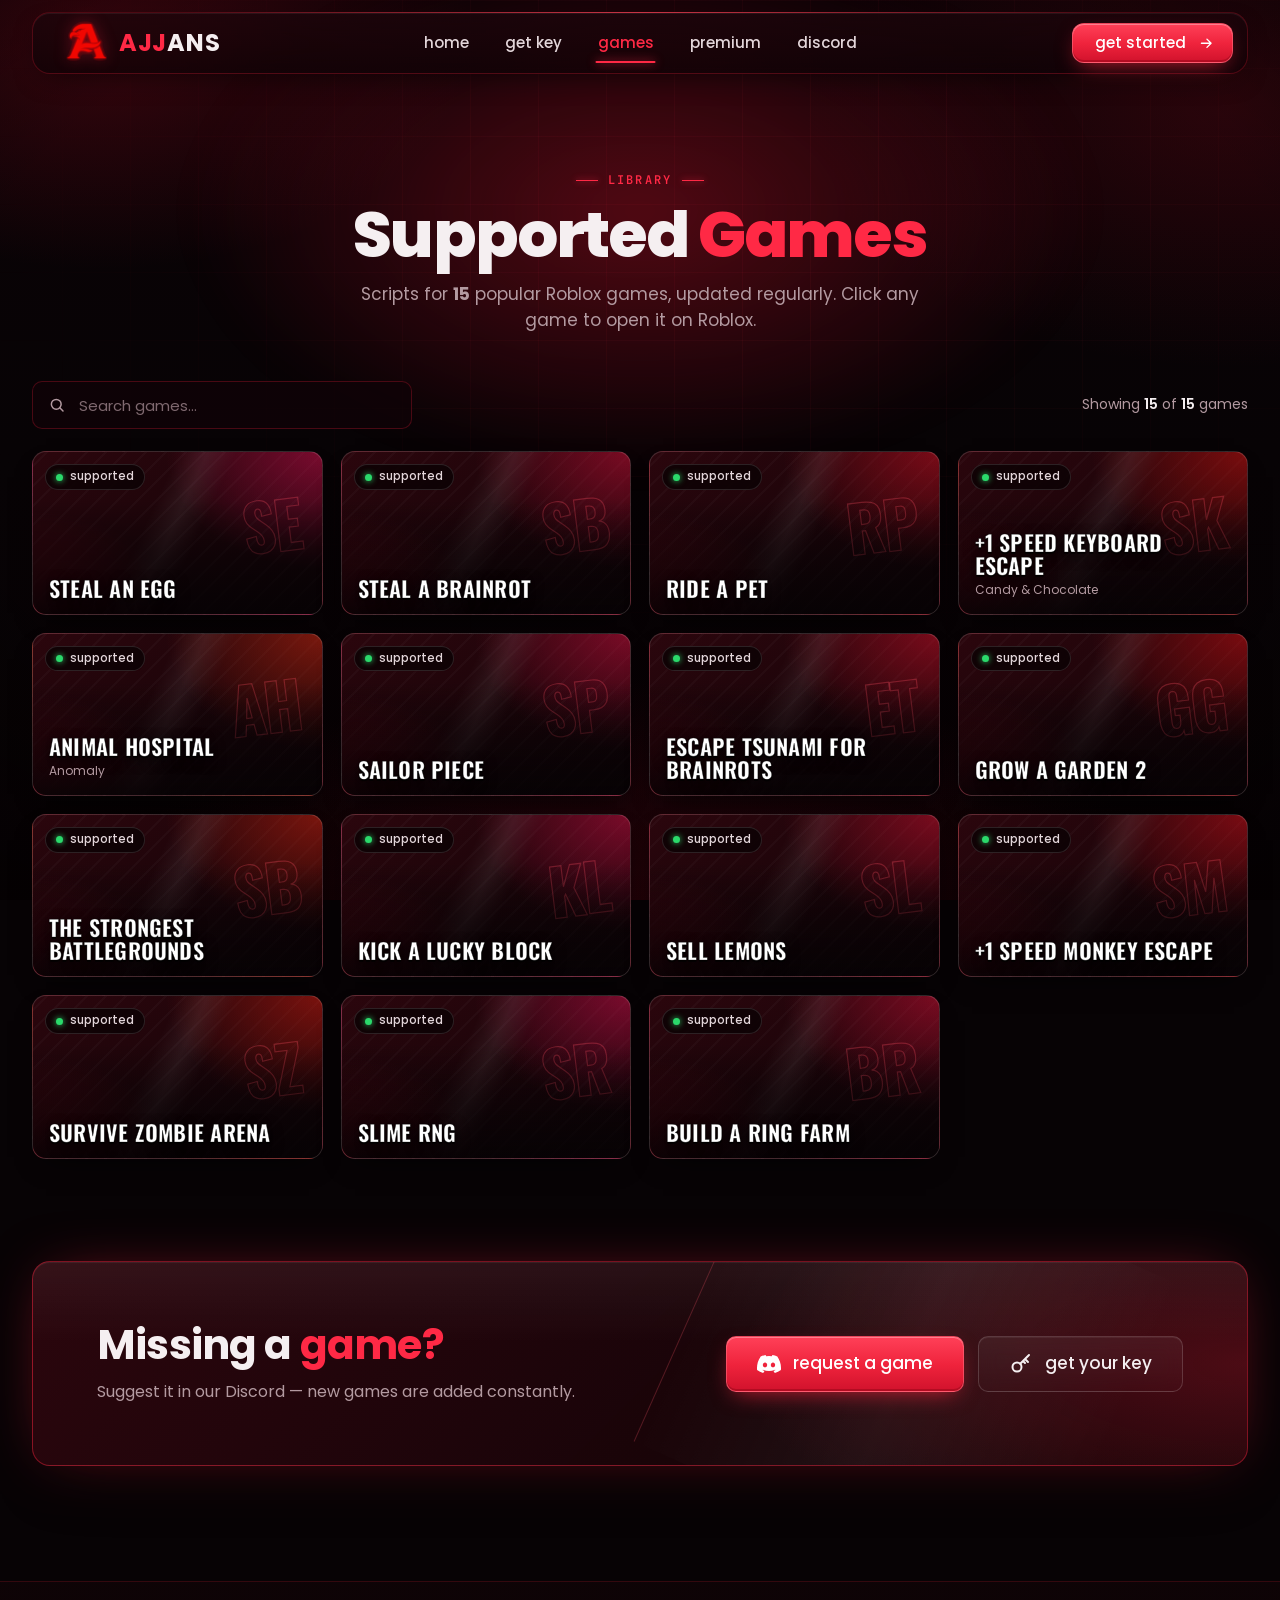
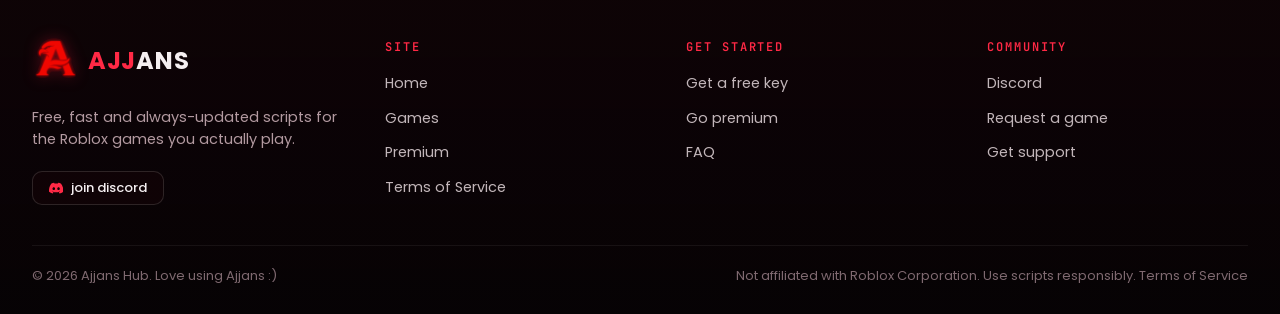
==== commit 07b4c9aa: "Update print statement from 'Hello' to 'Goodbye'" ====
--- a/index.html
+++ b/index.html
@@ -3,12 +3,12 @@
 <head>
   <meta charset="UTF-8" />
   <meta name="viewport" content="width=device-width, initial-scale=1.0" />
-  <title>Ajjans Hub — Free Roblox Script Hub</title>
-  <meta name="description" content="Ajjans Hub is a free Roblox script hub for Steal An Egg, Steal a Brainrot, Ride A Pet, Animal Hospital, Sailor Piece, Grow a Garden 2 and more. Fast, safe, and always updated." />
+  <title>Supported Games — Ajjans Hub</title>
+  <meta name="description" content="Every Roblox game supported by Ajjans Hub: Steal An Egg, Steal a Brainrot, Ride A Pet, Sailor Piece, Grow a Garden 2, The Strongest Battlegrounds and more." />
   <meta name="theme-color" content="#070305" />
   <meta property="og:type" content="website" />
-  <meta property="og:title" content="Ajjans Hub — Free Roblox Script Hub" />
-  <meta property="og:description" content="Ajjans Hub is a free Roblox script hub for Steal An Egg, Steal a Brainrot, Ride A Pet, Animal Hospital, Sailor Piece, Grow a Garden 2 and more. Fast, safe, and always updated." />
+  <meta property="og:title" content="Supported Games — Ajjans Hub" />
+  <meta property="og:description" content="Every Roblox game supported by Ajjans Hub: Steal An Egg, Steal a Brainrot, Ride A Pet, Sailor Piece, Grow a Garden 2, The Strongest Battlegrounds and more." />
   <link rel="icon" type="image/png" href="assets/favicon.png" />
   <link rel="apple-touch-icon" href="assets/favicon.png" />
 
@@ -43,14 +43,13 @@
   <link rel="preconnect" href="https://fonts.googleapis.com" />
   <link rel="preconnect" href="https://fonts.gstatic.com" crossorigin />
   <link href="https://fonts.googleapis.com/css2?family=Poppins:wght@400;500;600;700;800&family=JetBrains+Mono:wght@400;500;600&family=Oswald:wght@600;700&display=swap" rel="stylesheet" />
-  <link rel="preload" as="image" href="assets/ajjans-gui.png" />
 
   <!-- =========================================================
        STYLES (this page only)
        ========================================================= -->
   <style>
     /* ==========================================================================
-       AJJANS HUB — Home page styles
+       AJJANS HUB — Games page styles
        Colours and sizes live in the :root variables right below.
        ========================================================================== */
     /* ==========================================================================
@@ -181,70 +180,6 @@
       inset: 0;
       background: radial-gradient(ellipse 95% 85% at 50% 40%, transparent 55%, rgba(0, 0, 0, 0.6) 100%);
     }
-    /* ---- hero lighting ---- */
-    .hero-section {
-      position: relative;
-      isolation: isolate;
-    }
-    .hero-fx {
-      position: absolute;
-      inset: calc(var(--header-h) * -1) 0 -160px;
-      z-index: -1;
-      overflow: hidden;
-      pointer-events: none;
-      -webkit-mask-image: linear-gradient(180deg, #000 86%, transparent);
-              mask-image: linear-gradient(180deg, #000 86%, transparent);
-    }
-    .fx-glow {
-      position: absolute;
-      top: 6%;
-      right: 4%;
-      width: min(60vw, 980px);
-      height: 78%;
-      background:
-        radial-gradient(closest-side, rgba(226, 20, 48, 0.42), rgba(150, 10, 30, 0.18) 55%, transparent 100%);
-      filter: blur(30px);
-      animation: ambient 10s ease-in-out infinite alternate;
-    }
-    .fx-glow--left {
-      top: -10%;
-      left: -8%;
-      right: auto;
-      width: 520px;
-      height: 520px;
-      background: radial-gradient(closest-side, rgba(150, 10, 30, 0.35), transparent);
-      animation-delay: -5s;
-    }
-    /* Angular glass shards — rotated planes with a lit top edge */
-    .shard {
-      position: absolute;
-      background: linear-gradient(180deg, rgba(235, 28, 54, 0.4), rgba(130, 8, 26, 0.12) 50%, transparent);
-      border-top: 1px solid rgba(255, 110, 126, 0.7);
-      box-shadow: 0 -8px 30px -8px rgba(255, 41, 69, 0.55);
-    }
-    /* glassy inner band on each shard */
-    .shard::after {
-      content: "";
-      position: absolute;
-      inset: 12% 0 auto;
-      height: 22%;
-      background: linear-gradient(180deg, rgba(255, 120, 135, 0.12), transparent);
-    }
-    .shard--a { width: 520px; height: 280px; left: -190px; top: 130px; transform: rotate(-38deg) skewX(-18deg); opacity: 0.85; }
-    .shard--b { width: 440px; height: 200px; left: -150px; bottom: 60px; transform: rotate(30deg) skewX(20deg); opacity: 0.6; filter: blur(1.5px); }
-    .shard--c { width: 620px; height: 260px; right: -210px; top: 70px; transform: rotate(22deg) skewX(16deg); opacity: 0.55; }
-    .shard--d { width: 340px; height: 150px; right: 41%; bottom: 190px; transform: rotate(-24deg) skewX(-14deg); opacity: 0.35; filter: blur(3px); }
-    .shard--e { width: 280px; height: 140px; right: -60px; bottom: 150px; transform: rotate(-38deg) skewX(-12deg); opacity: 0.4; }
-    /* thin diagonal light streaks */
-    .streak {
-      position: absolute;
-      height: 1px;
-      background: linear-gradient(90deg, transparent, rgba(255, 60, 80, 0.7), transparent);
-      transform-origin: left center;
-    }
-    .streak--1 { width: 700px; left: -80px; top: 78%; transform: rotate(-26deg); opacity: 0.45; }
-    .streak--2 { width: 560px; right: -60px; top: 24%; transform: rotate(-26deg); opacity: 0.35; }
-    .streak--3 { width: 1100px; left: 30%; top: 96%; transform: rotate(-26deg); opacity: 0.2; }
     /* ==========================================================================
        4. SHARED
        ========================================================================== */
@@ -392,27 +327,6 @@
     .section-intro { margin-bottom: 36px; }
     .section-intro--center { text-align: center; }
     .section-intro--center .lead { margin-inline: auto; }
-    /* compact head used above the home game row */
-    .section-head {
-      display: flex;
-      align-items: flex-end;
-      justify-content: space-between;
-      gap: 20px;
-      margin-bottom: 14px;
-    }
-    .section-head__text {
-      display: flex;
-      align-items: baseline;
-      flex-wrap: wrap;
-      column-gap: 16px;
-      row-gap: 4px;
-    }
-    .section-head h2 {
-      font-size: clamp(24px, 1.8vw, 29px);
-      font-weight: 700;
-      letter-spacing: -0.01em;
-    }
-    .section-head p { font-size: 13px; color: var(--muted); }
     /* ---- scroll reveal (only when JS is running) ---- */
     .js .reveal {
       opacity: 0;
@@ -559,297 +473,14 @@
     .nav-toggle[aria-expanded="true"] span:nth-child(2) { opacity: 0; }
     .nav-toggle[aria-expanded="true"] span:nth-child(3) { transform: translateY(-7px) rotate(-45deg); }
     /* ==========================================================================
-       6. HOME HERO
-       ========================================================================== */
-    .hero {
-      display: grid;
-      grid-template-columns: minmax(0, 45fr) minmax(0, 55fr);
-      align-items: center;
-      gap: 40px;
-      padding: 22px 0 12px;
-    }
-    .hero__copy { position: relative; z-index: 2; min-width: 0; }
-    .hero__copy > * { animation: rise 0.9s var(--ease-out) both; }
-    .hero__copy > :nth-child(2) { animation-delay: 0.06s; }
-    .hero__copy > :nth-child(3) { animation-delay: 0.12s; }
-    .hero__copy > :nth-child(4) { animation-delay: 0.18s; }
-    .hero__copy > :nth-child(5) { animation-delay: 0.24s; }
-    .hero__copy > :nth-child(6) { animation-delay: 0.3s; }
-    .badge {
-      display: inline-flex;
-      align-items: center;
-      gap: 10px;
-      margin-left: var(--hero-indent);
-      padding: 4px 14px;
-      border: 1px solid rgba(239, 35, 60, 0.5);
-      border-radius: 999px;
-      background: rgba(60, 6, 16, 0.5);
-      box-shadow: 0 0 20px -8px rgba(255, 41, 69, 0.7);
-      color: #ff6b7d;
-      font-size: 11.5px;
-      font-weight: 600;
-      letter-spacing: 0.05em;
-    }
-    .badge__dot {
-      width: 8px;
-      height: 8px;
-      border-radius: 50%;
-      background: var(--red-bright);
-      box-shadow: 0 0 8px var(--red-bright);
-      animation: pulse-red 2.4s ease-in-out infinite;
-    }
-    .hero__title {
-      margin: 12px 0 0;
-      padding-left: calc(var(--hero-indent) - 0.04em);
-      font-weight: 800;
-      font-size: clamp(54px, 5vw, 96px);
-      line-height: 1;
-      letter-spacing: -0.025em;
-    }
-    /* line-height 1 + negative margin keeps glyphs (j dots) inside the clip box */
-    .hero__title span {
-      display: block;
-      width: fit-content;
-      padding-right: 0.06em;
-      -webkit-background-clip: text;
-              background-clip: text;
-      -webkit-text-fill-color: transparent;
-    }
-    .hero__title-top {
-      background-image: linear-gradient(180deg, #ffffff 0%, #eee7ea 45%, #b9adb2 100%);
-      filter: drop-shadow(0 6px 18px rgba(0, 0, 0, 0.55));
-    }
-    .hero__title-bottom {
-      margin-top: -0.17em;
-      padding-bottom: 0.08em;
-      background-image:
-        linear-gradient(180deg, rgba(255, 255, 255, 0.35) 0%, rgba(255, 255, 255, 0) 38%),
-        linear-gradient(180deg, #ff5a6e 0%, var(--red-bright) 34%, #d6112c 70%, #9e0a1f 100%);
-      filter: drop-shadow(0 0 24px rgba(239, 35, 60, 0.4));
-    }
-    .hero__lead {
-      margin-top: 14px;
-      padding-left: var(--hero-indent);
-      max-width: calc(560px + var(--hero-indent));
-      color: var(--muted);
-      font-size: clamp(15px, 1.08vw, 17.5px);
-      line-height: 1.5;
-    }
-    /* ---- loader / code card ---- */
-    .loader-card {
-      position: relative;
-      display: flex;
-      align-items: center;
-      gap: 20px;
-      margin-top: 22px;
-      max-width: 616px;
-      padding: 13px 16px 14px 18px;
-      border-radius: var(--r-md);
-      background:
-        linear-gradient(180deg, rgba(255, 255, 255, 0.05), rgba(255, 255, 255, 0) 45%),
-        linear-gradient(110deg, rgba(58, 8, 16, 0.78), rgba(16, 3, 7, 0.82) 70%);
-      border: 1px solid rgba(239, 35, 60, 0.42);
-      box-shadow:
-        var(--inner-hi),
-        0 0 0 1px rgba(0, 0, 0, 0.45),
-        0 0 34px -10px rgba(239, 35, 60, 0.5);
-      -webkit-backdrop-filter: blur(10px);
-              backdrop-filter: blur(10px);
-      transition: border-color 0.3s var(--ease), box-shadow 0.3s var(--ease);
-    }
-    .loader-card:hover { border-color: rgba(255, 41, 69, 0.6); }
-    .loader-card.is-flash {
-      border-color: rgba(43, 217, 107, 0.55);
-      box-shadow: var(--inner-hi), 0 0 0 1px rgba(0, 0, 0, 0.45), 0 0 30px -8px rgba(43, 217, 107, 0.45);
-    }
-    .loader-card__body { flex: 1; min-width: 0; }
-    .loader-card__lang {
-      display: block;
-      margin-bottom: 4px;
-      font-family: var(--font-mono);
-      font-size: 12px;
-      font-weight: 600;
-      letter-spacing: 0.06em;
-      color: var(--red-bright);
-    }
-    .loader-card__code {
-      display: block;
-      font-family: var(--font-mono);
-      font-size: 13px;
-      line-height: 1.6;
-      color: #ece4e6;
-      overflow-wrap: anywhere;
-      -webkit-user-select: all;
-              user-select: all;
-    }
-    .loader-card__code .tok-fn { color: #ff8896; }
-    .loader-card__code .tok-str { color: #ffd0d6; }
-    .loader-card__copy {
-      --btn-h: 46px;
-      padding: 0 22px;
-      gap: 10px;
-      flex: none;
-      min-width: 112px;
-      font-size: 16px;
-    }
-    .loader-card__copy .icon { width: 18px; height: 18px; }
-    [data-copy-target].is-copied {
-      background: linear-gradient(180deg, #37d977, #1f9d55);
-      border-color: rgba(160, 255, 200, 0.5);
-      box-shadow: inset 0 1px 0 rgba(255, 255, 255, 0.35), 0 8px 22px -8px rgba(43, 217, 107, 0.8);
-    }
-    /* ---- CTAs ---- */
-    .hero__ctas {
-      display: flex;
-      gap: 20px;
-      margin-top: 20px;
-      max-width: 616px;
-    }
-    .hero__ctas .btn { flex: 1 1 0; max-width: 278px; }
-    /* ---- benefit items ---- */
-    .benefits {
-      display: flex;
-      justify-content: space-between;
-      gap: 14px clamp(14px, 1.6vw, 28px);
-      margin-top: 20px;
-      max-width: 616px;
-    }
-    .benefit {
-      display: flex;
-      align-items: center;
-      gap: 14px;
-      min-width: 0;
-    }
-    .benefit__text { display: flex; flex-direction: column; line-height: 1.35; }
-    .benefit .icon-box { width: 48px; height: 48px; }
-    .benefit__text strong { font-size: 15px; font-weight: 500; color: var(--text); }
-    .benefit__text span { font-size: 13px; color: var(--muted); }
-    /* ==========================================================================
-       7. GUI SHOWCASE
-       ========================================================================== */
-    .showcase {
-      position: relative;
-      z-index: 1;
-      display: flex;
-      justify-content: flex-end;
-      perspective: 1800px;
-      animation: rise 1s 0.15s var(--ease-out) both;
-    }
-    /* red bloom behind the frame */
-    .showcase::before {
-      content: "";
-      position: absolute;
-      inset: 6% 2% 0 8%;
-      z-index: -1;
-      background: radial-gradient(ellipse at 55% 50%, rgba(255, 30, 60, 0.55), rgba(160, 8, 28, 0.22) 48%, transparent 72%);
-      filter: blur(42px);
-      animation: ambient 9s ease-in-out infinite alternate;
-    }
-    /* big translucent diagonal panel behind */
-    .showcase::after {
-      content: "";
-      position: absolute;
-      top: -10%;
-      right: -4%;
-      width: 66%;
-      height: 120%;
-      z-index: -2;
-      background: linear-gradient(165deg, rgba(239, 35, 60, 0.2), rgba(80, 6, 18, 0.04) 62%);
-      border-left: 1px solid rgba(255, 70, 90, 0.3);
-      clip-path: polygon(30% 0, 100% 0, 100% 100%, 0 100%);
-    }
-    .showcase__deco { position: absolute; inset: 0; z-index: -1; pointer-events: none; }
-    .deco-panel {
-      position: absolute;
-      background: linear-gradient(135deg, rgba(210, 18, 44, 0.22), transparent 70%);
-    }
-    .deco-panel--a {
-      width: 42%;
-      height: 52%;
-      left: -7%;
-      bottom: -9%;
-      clip-path: polygon(0 32%, 72% 0, 100% 100%, 10% 100%);
-    }
-    .deco-panel--b {
-      width: 30%;
-      height: 38%;
-      right: -3%;
-      top: -11%;
-      clip-path: polygon(0 0, 100% 18%, 78% 100%);
-      opacity: 0.75;
-    }
-    .deco-line {
-      position: absolute;
-      height: 2px;
-      background: linear-gradient(90deg, transparent, rgba(255, 50, 72, 0.85), transparent);
-      filter: blur(0.4px);
-    }
-    .deco-line--a { width: 62%; left: -14%; bottom: 5%; transform: rotate(-24deg); opacity: 0.55; }
-    .deco-line--b { width: 48%; right: -8%; top: 3%; transform: rotate(-24deg); opacity: 0.4; }
-    .showcase__float {
-      width: min(760px, 100%);
-      transform-style: preserve-3d;
-      animation: float 7s ease-in-out infinite;
-    }
-    .gui-frame {
-      --tilt-x: 0deg;
-      --tilt-y: 0deg;
-      position: relative;
-      padding: 7px;
-      border-radius: 16px;
-      background: linear-gradient(150deg, rgba(64, 9, 18, 0.9), rgba(14, 3, 6, 0.94) 55%, rgba(44, 7, 13, 0.92));
-      border: 1.5px solid #ff3a52;
-      box-shadow:
-        0 0 0 1px rgba(255, 100, 118, 0.25),
-        0 0 14px rgba(255, 41, 69, 0.7),
-        0 0 44px rgba(239, 35, 60, 0.36),
-        inset 0 0 0 1px rgba(0, 0, 0, 0.55),
-        inset 0 0 18px rgba(255, 41, 69, 0.3),
-        0 50px 90px -30px rgba(60, 0, 10, 1);
-      transform: rotateY(calc(-11deg + var(--tilt-y))) rotateX(calc(4deg + var(--tilt-x))) rotateZ(-0.4deg);
-      transform-origin: 40% 50%;
-      transition: transform 0.5s var(--ease-out);
-    }
-    .gui-frame img {
-      width: 100%;
-      height: auto;
-      border-radius: 10px;
-      box-shadow: 0 0 0 1px rgba(0, 0, 0, 0.7);
-    }
-    /* glass reflections */
-    .gui-frame__glare {
-      position: absolute;
-      inset: 0;
-      border-radius: inherit;
-      pointer-events: none;
-      background:
-        linear-gradient(180deg, rgba(255, 255, 255, 0.09), transparent 10%),
-        linear-gradient(112deg,
-          transparent 0 24%,
-          rgba(255, 255, 255, 0.07) 29%,
-          rgba(255, 255, 255, 0.015) 37%,
-          transparent 39% 63%,
-          rgba(255, 255, 255, 0.05) 66%,
-          transparent 71%);
-      mix-blend-mode: screen;
-    }
-    /* soft reflection on the "floor" below the frame */
-    .gui-frame::after {
-      content: "";
-      position: absolute;
-      left: 8%;
-      right: 8%;
-      bottom: -34px;
-      height: 30px;
-      border-radius: 50%;
-      background: radial-gradient(closest-side, rgba(255, 41, 69, 0.35), transparent);
-      filter: blur(10px);
-      pointer-events: none;
-    }
-    /* ==========================================================================
        8. GAME CARDS
        ========================================================================== */
     .games { padding-top: 6px; }
+    .game-grid {
+      display: grid;
+      grid-template-columns: repeat(auto-fill, minmax(250px, 1fr));
+      gap: 18px;
+    }
     .game-card {
       --card-accent: 350;
       position: relative;
@@ -873,6 +504,7 @@
         border-color 0.35s var(--ease),
         box-shadow 0.35s var(--ease);
     }
+    .game-grid .game-card { aspect-ratio: 16 / 9; border-radius: var(--r-md); }
     /* big outlined initials as fallback artwork */
     .game-card__mark {
       position: absolute;
@@ -947,6 +579,9 @@
       font-size: 12px;
       color: var(--muted);
     }
+    /* games-page card extras */
+    .game-grid .game-card__body { align-items: flex-start; text-align: left; padding: 0 16px 14px; }
+    .game-grid .game-card__title { font-size: 22px; }
     .game-card__status {
       position: absolute;
       top: 12px;
@@ -1001,158 +636,6 @@
     .game-card:hover .game-card__img { transform: scale(1.05); }
     .game-card:hover .game-card__open,
     .game-card:focus-visible .game-card__open { opacity: 1; transform: none; }
-    /* ==========================================================================
-       9. STATS BAR
-       ========================================================================== */
-    .stats {
-      position: relative;
-      display: grid;
-      grid-template-columns: repeat(4, 1fr);
-      margin: 22px 14px 0;
-      padding: 14px 0;
-      border-radius: var(--r-md);
-      overflow: hidden;
-    }
-    /* red light along the top edge */
-    .stats::before {
-      content: "";
-      position: absolute;
-      top: 0;
-      left: 20%;
-      right: 20%;
-      height: 1px;
-      background: linear-gradient(90deg, transparent, rgba(255, 60, 80, 0.8), transparent);
-    }
-    .stat {
-      position: relative;
-      display: flex;
-      align-items: center;
-      justify-content: center;
-      gap: 20px;
-      min-height: 58px;
-      padding: 0 16px;
-    }
-    .stat + .stat::before {
-      content: "";
-      position: absolute;
-      left: 0;
-      top: 8%;
-      bottom: 8%;
-      width: 1px;
-      background: linear-gradient(180deg, transparent, rgba(255, 255, 255, 0.15), transparent);
-    }
-    .stat__icon {
-      width: 36px;
-      height: 36px;
-      color: var(--red-bright);
-      filter: drop-shadow(0 0 8px rgba(255, 41, 69, 0.55));
-    }
-    .stat__text { display: flex; flex-direction: column; line-height: 1.25; }
-    .stat__text strong {
-      font-size: clamp(20px, 1.55vw, 25px);
-      font-weight: 600;
-      color: var(--text);
-      font-variant-numeric: tabular-nums;
-    }
-    .stat__text span { font-size: 14.5px; color: var(--text-2); opacity: 0.8; }
-    /* ==========================================================================
-       10. FEATURES
-       ========================================================================== */
-    .features {
-      display: grid;
-      grid-template-columns: repeat(3, minmax(0, 1fr));
-      gap: 18px;
-    }
-    .feature {
-      position: relative;
-      padding: 26px 26px 28px;
-      border-radius: var(--r-md);
-      overflow: hidden;
-      transition: transform 0.35s var(--ease), border-color 0.35s var(--ease), box-shadow 0.35s var(--ease);
-    }
-    /* hover spotlight in the corner */
-    .feature::before {
-      content: "";
-      position: absolute;
-      top: -60%;
-      right: -30%;
-      width: 80%;
-      height: 120%;
-      background: radial-gradient(closest-side, rgba(255, 41, 69, 0.22), transparent);
-      opacity: 0;
-      transition: opacity 0.4s var(--ease);
-      pointer-events: none;
-    }
-    .feature:hover {
-      transform: translateY(-3px);
-      border-color: rgba(255, 41, 69, 0.55);
-      box-shadow: var(--inner-hi), 0 0 30px -12px rgba(239, 35, 60, 0.6), 0 22px 44px -24px rgba(0, 0, 0, 0.95);
-    }
-    .feature:hover::before { opacity: 1; }
-    .feature h3 {
-      margin-top: 18px;
-      font-size: 18px;
-      font-weight: 600;
-      color: var(--text);
-    }
-    .feature p {
-      margin-top: 8px;
-      font-size: 14.5px;
-      color: var(--muted);
-    }
-    /* ==========================================================================
-       11. FAQ
-       ========================================================================== */
-    .faq {
-      display: grid;
-      grid-template-columns: minmax(0, 0.8fr) minmax(0, 1.2fr);
-      gap: clamp(32px, 5vw, 80px);
-      align-items: start;
-    }
-    .faq__aside .btn { margin-top: 26px; }
-    .faq-list { display: grid; gap: 12px; }
-    .faq-item {
-      border-radius: var(--r-md);
-      transition: border-color 0.3s var(--ease), box-shadow 0.3s var(--ease);
-    }
-    .faq-item[open] {
-      border-color: rgba(255, 41, 69, 0.5);
-      box-shadow: var(--inner-hi), 0 0 28px -14px rgba(239, 35, 60, 0.7);
-    }
-    .faq-item summary {
-      display: flex;
-      align-items: center;
-      justify-content: space-between;
-      gap: 16px;
-      padding: 18px 22px;
-      font-size: 16px;
-      font-weight: 500;
-      color: var(--text);
-      cursor: pointer;
-      list-style: none;
-      transition: color 0.2s var(--ease);
-    }
-    .faq-item summary::-webkit-details-marker { display: none; }
-    .faq-item summary:hover { color: #fff; }
-    .faq-item__chev {
-      display: grid;
-      place-items: center;
-      width: 30px;
-      height: 30px;
-      flex: none;
-      border-radius: 8px;
-      border: 1px solid rgba(239, 35, 60, 0.4);
-      color: var(--red-bright);
-      transition: transform 0.3s var(--ease), background 0.3s var(--ease);
-    }
-    .faq-item__chev .icon { width: 16px; height: 16px; }
-    .faq-item[open] .faq-item__chev { transform: rotate(45deg); background: rgba(239, 35, 60, 0.15); }
-    .faq-item__body {
-      padding: 0 22px 20px;
-      color: var(--muted);
-      font-size: 15px;
-    }
-    .faq-item[open] .faq-item__body { animation: faq-open 0.35s var(--ease-out); }
     /* ==========================================================================
        12. CTA BANNER
        ========================================================================== */
@@ -1237,28 +720,93 @@
       color: var(--faint);
     }
     /* ==========================================================================
+       14. INNER PAGES
+       ========================================================================== */
+    .page-hero {
+      position: relative;
+      isolation: isolate;
+      padding: clamp(48px, 7vw, 96px) 0 clamp(32px, 4vw, 48px);
+      text-align: center;
+    }
+    .page-hero .h1 {
+      font-size: clamp(40px, 5vw, 72px);
+      font-weight: 800;
+      line-height: 1.05;
+      letter-spacing: -0.03em;
+    }
+    .page-hero .lead { margin-inline: auto; font-size: 17px; }
+    .page-hero .kicker::after {
+      content: "";
+      width: 22px;
+      height: 1px;
+      background: currentColor;
+      box-shadow: 0 0 6px currentColor;
+    }
+    /* page-level glow behind inner page heroes */
+    .page-glow {
+      position: absolute;
+      left: 50%;
+      top: -40%;
+      z-index: -1;
+      width: min(900px, 90vw);
+      height: 520px;
+      transform: translateX(-50%);
+      background: radial-gradient(closest-side, rgba(220, 18, 45, 0.35), transparent);
+      filter: blur(20px);
+      pointer-events: none;
+    }
+    /* bigger fallback initials on the games page cards */
+    .game-grid .game-card__mark { font-size: clamp(60px, 5vw, 84px); }
+    /* ---- games page toolbar ---- */
+    .toolbar {
+      display: flex;
+      align-items: center;
+      justify-content: space-between;
+      gap: 16px;
+      margin-bottom: 22px;
+    }
+    .search {
+      position: relative;
+      flex: 0 1 380px;
+    }
+    .search .icon {
+      position: absolute;
+      left: 16px;
+      top: 50%;
+      transform: translateY(-50%);
+      color: var(--muted);
+      width: 18px;
+      height: 18px;
+    }
+    .search input {
+      width: 100%;
+      height: 48px;
+      padding: 0 16px 0 46px;
+      border-radius: var(--r-sm);
+      border: 1px solid var(--border);
+      background: rgba(16, 3, 7, 0.75);
+      color: var(--text);
+      font-size: 15px;
+      outline: none;
+      transition: border-color 0.2s var(--ease), box-shadow 0.2s var(--ease);
+    }
+    .search input::placeholder { color: var(--faint); }
+    .search input:focus {
+      border-color: var(--border-hot);
+      box-shadow: 0 0 0 3px rgba(239, 35, 60, 0.2);
+    }
+    .toolbar__count { color: var(--muted); font-size: 14px; }
+    .toolbar__count strong { color: var(--text); font-weight: 600; }
+    .empty-state {
+      padding: 48px 24px;
+      border-radius: var(--r-md);
+      text-align: center;
+      color: var(--muted);
+    }
+    .empty-state[hidden] { display: none; }
+    /* ==========================================================================
        16. ANIMATIONS
        ========================================================================== */
-    @keyframes float {
-      0%, 100% { transform: translateY(0); }
-      50%      { transform: translateY(-5px); }
-    }
-    @keyframes ambient {
-      from { opacity: 0.72; }
-      to   { opacity: 1; }
-    }
-    @keyframes rise {
-      from { opacity: 0; transform: translateY(18px); }
-      to   { opacity: 1; transform: none; }
-    }
-    @keyframes pulse-red {
-      0%, 100% { box-shadow: 0 0 6px rgba(255, 41, 69, 0.7); }
-      50%      { box-shadow: 0 0 12px rgba(255, 41, 69, 1); }
-    }
-    @keyframes faq-open {
-      from { opacity: 0; transform: translateY(-4px); }
-      to   { opacity: 1; transform: none; }
-    }
     @media (prefers-reduced-motion: reduce) {
       html { scroll-behavior: auto; }
       *, *::before, *::after {
@@ -1270,50 +818,14 @@
     /* ==========================================================================
        17. RESPONSIVE
        ========================================================================== */
-    /* Wide screens: let the GUI hang slightly past the grid, like the concept */
-    @media (min-width: 1560px) {
-      .showcase { margin-right: -30px; }
-    }
     /* Laptops */
     @media (max-width: 1439px) {
       .nav-links { gap: 32px; }
-      .hero { gap: 32px; }
-      .hero__ctas .btn { padding: 0 20px; }
-      .benefit { gap: 10px; }
-      .benefit .icon-box { width: 42px; height: 42px; }
-      .benefit .icon-box .icon { width: 21px; height: 21px; }
-      .benefit__text { white-space: nowrap; }
-      .loader-card { gap: 14px; }
-      .loader-card__code { font-size: 12.5px; }
-      .loader-card__copy { padding: 0 16px; min-width: 0; }
       .footer-grid { grid-template-columns: minmax(0, 1.2fr) repeat(3, minmax(0, 1fr)); }
-    }
-    @media (max-width: 1320px) {
-      .loader-card__code { font-size: 12px; }
     }
     @media (max-width: 1180px) {
       :root { --gutter: 24px; }
       .nav-links { gap: 24px; }
-      .loader-card { flex-direction: column; align-items: stretch; gap: 12px; }
-      .loader-card__copy { align-self: flex-start; }
-      .loader-card__code { font-size: 13px; }
-      .benefits { flex-wrap: wrap; justify-content: flex-start; column-gap: 24px; }
-      .features { grid-template-columns: repeat(2, minmax(0, 1fr)); }
-    }
-    /* Small laptops / landscape tablets — single-column hero */
-    @media (max-width: 1100px) {
-      .hero {
-          grid-template-columns: 1fr;
-          gap: 56px;
-          padding-top: 36px;
-        }
-      .hero__copy { max-width: 640px; }
-      .hero__title { font-size: clamp(56px, 9vw, 88px); }
-      .loader-card { flex-direction: row; align-items: center; }
-      .benefits { flex-wrap: nowrap; justify-content: space-between; }
-      .showcase { justify-content: center; }
-      .showcase__float { width: min(720px, 100%); }
-      .gui-frame { transform: rotateY(calc(-6deg + var(--tilt-y))) rotateX(calc(3deg + var(--tilt-x))); }
     }
     /* Tablets — collapse navbar, single-column hero */
     @media (max-width: 960px) {
@@ -1352,9 +864,6 @@
       .nav-links a[aria-current="page"] { background: rgba(239, 35, 60, 0.1); }
       .nav-actions { padding: 12px 4px 2px; border-top: 1px solid var(--border-soft); }
       .nav-actions .btn { width: 100%; }
-      .stats { grid-template-columns: repeat(2, 1fr); row-gap: 8px; margin-inline: 0; }
-      .stat:nth-child(3)::before { display: none; }
-      .faq { grid-template-columns: 1fr; }
       .cta-banner { grid-template-columns: 1fr; }
       .footer-grid { grid-template-columns: repeat(3, minmax(0, 1fr)); }
       .footer-brand { grid-column: 1 / -1; }
@@ -1366,32 +875,13 @@
       .navbar { height: 56px; border-radius: 14px; }
       .brand__icon { width: 38px; height: 38px; }
       .brand__text { font-size: 21px; }
-      .hero { padding-top: 28px; gap: 40px; }
-      .hero__title { font-size: clamp(52px, 17vw, 72px); }
-      .loader-card { flex-direction: column; align-items: stretch; padding: 14px; }
-      .loader-card__code { font-size: 13px; }
-      .loader-card__copy { width: 100%; }
-      .hero__ctas { flex-direction: column; gap: 12px; }
-      .hero__ctas .btn { max-width: none; width: 100%; flex: none; }
-      .benefits { flex-direction: column; gap: 12px; }
-      .showcase__deco { display: none; }
-      .gui-frame { transform: none; padding: 4px; border-radius: 12px; }
-      .gui-frame img { border-radius: 8px; }
-      .section-head { align-items: flex-start; flex-direction: column; gap: 12px; }
       .game-card__title { font-size: 20px; }
-      .stats { padding: 6px 0; }
-      .stat { justify-content: flex-start; gap: 12px; padding: 12px 14px; }
-      .stat__icon { width: 26px; height: 26px; }
-      .stat__text strong { font-size: 19px; }
-      .stat__text span { font-size: 13px; }
-      .features { grid-template-columns: 1fr; }
-      .feature { padding: 22px; }
+      .game-grid { gap: 12px; }
+      .game-grid .game-card { aspect-ratio: 2.3 / 1; }
+      .toolbar { flex-direction: column; align-items: stretch; }
+      .search { flex: none; }
       .footer-grid { grid-template-columns: repeat(2, minmax(0, 1fr)); gap: 32px 20px; padding-top: 44px; }
       .footer-bottom { flex-direction: column; }
-    }
-    @media (max-width: 360px) {
-      .stats { grid-template-columns: 1fr; }
-      .stat + .stat::before { display: none; }
     }
     /* Touch devices: drop heavy blur for smooth scrolling */
     @media (pointer: coarse) {
@@ -1412,137 +902,12 @@
     /* ==========================================================================
        COPY BUTTON ANIMATIONS
        ========================================================================== */
-    /* copy + check icons stacked, so one can spin out while the other draws in */
-    .copy-icon {
-      position: relative;
-      display: inline-block;
-      width: 18px;
-      height: 18px;
-      flex: none;
-    }
-    .copy-icon .icon {
-      position: absolute;
-      inset: 0;
-      width: 100%;
-      height: 100%;
-      transition: opacity 0.25s var(--ease), transform 0.4s cubic-bezier(0.34, 1.56, 0.64, 1);
-    }
-    .copy-icon .icon--check {
-      opacity: 0;
-      transform: scale(0.4) rotate(-25deg);
-      stroke-width: 2.6;
-      stroke-dasharray: 24;
-      stroke-dashoffset: 24;
-    }
-    [data-copy-target].is-copied .copy-icon .icon--copy { opacity: 0; transform: scale(0.4) rotate(25deg); }
-    [data-copy-target].is-copied .copy-icon .icon--check {
-      opacity: 1;
-      transform: none;
-      animation: check-draw 0.45s 0.1s var(--ease-out) forwards;
-    }
     /* label slides up when it changes (copy -> copied! -> copy) */
     [data-copy-label] { display: inline-block; }
     [data-copy-label].is-swapping { animation: label-swap 0.35s var(--ease-out); }
-    /* green ring that ripples out of the button */
-    [data-copy-target]::after {
-      content: "";
-      position: absolute;
-      inset: -1px;
-      border-radius: inherit;
-      pointer-events: none;
-    }
-    [data-copy-target].is-copied::after { animation: copied-ring 0.7s var(--ease-out); }
-    [data-copy-target].is-copied { animation: copied-pop 0.35s var(--ease-out); }
-    /* failed: short shake and a darker button */
-    [data-copy-target].is-failed {
-      background: linear-gradient(180deg, #5c1522, #3a0b14);
-      border-color: rgba(255, 120, 135, 0.6);
-      animation: copy-shake 0.4s var(--ease);
-    }
-    /* shine that sweeps across the loader box / paste strip */
-    .loader-card,
-    .paste { position: relative; overflow: hidden; }
-    .loader-card::after,
-    .paste::after {
-      content: "";
-      position: absolute;
-      inset: 0;
-      background: linear-gradient(105deg, transparent 28%, rgba(90, 240, 150, 0.24) 46%, rgba(255, 255, 255, 0.18) 50%, rgba(90, 240, 150, 0.24) 54%, transparent 72%);
-      transform: translateX(-110%);
-      pointer-events: none;
-    }
-    .loader-card.is-flash::after,
-    .paste.is-flash::after { animation: copy-sweep 0.9s var(--ease-out); }
-    .loader-card.is-flash .loader-card__code { animation: code-flash 0.9s var(--ease-out); }
-    @keyframes check-draw { to { stroke-dashoffset: 0; } }
     @keyframes label-swap {
       from { opacity: 0; transform: translateY(8px); }
       to   { opacity: 1; transform: none; }
-    }
-    @keyframes copied-ring {
-      from { box-shadow: 0 0 0 0 rgba(43, 217, 107, 0.65); }
-      to   { box-shadow: 0 0 0 16px rgba(43, 217, 107, 0); }
-    }
-    @keyframes copied-pop {
-      0%   { transform: scale(1); }
-      40%  { transform: scale(0.94); }
-      100% { transform: scale(1); }
-    }
-    @keyframes copy-shake {
-      0%, 100% { transform: translateX(0); }
-      20% { transform: translateX(-5px); }
-      40% { transform: translateX(5px); }
-      60% { transform: translateX(-3px); }
-      80% { transform: translateX(3px); }
-    }
-    @keyframes copy-sweep { to { transform: translateX(110%); } }
-    @keyframes code-flash {
-      0%, 100% { color: #ece4e6; }
-      30%      { color: #b8f5cf; }
-    }
-    /* ==========================================================================
-       HOME — GAMES MARQUEE (slow scroll to the left, pauses on hover)
-       ========================================================================== */
-    .marquee {
-      --gap: 14px;
-      /* 5 cards fit across the page on desktop */
-      --card-w: calc((min(var(--container), 100vw - var(--gutter) * 2) - var(--gap) * 4) / 5);
-      display: flex;
-      gap: var(--gap);
-      overflow-x: auto;              /* before the script runs / reduced motion: swipe instead */
-      scrollbar-width: none;
-      padding: 10px 0 14px;          /* room for the hover lift + glow */
-      margin: -10px 0 -14px;
-    }
-    .marquee::-webkit-scrollbar { display: none; }
-    .marquee .game-row { display: flex; gap: var(--gap); flex: none; }
-    .marquee .game-row li { flex: 0 0 var(--card-w); }
-    .marquee.is-running {
-      overflow: hidden;
-      -webkit-mask-image: linear-gradient(90deg, transparent 0, #000 5%, #000 95%, transparent 100%);
-              mask-image: linear-gradient(90deg, transparent 0, #000 5%, #000 95%, transparent 100%);
-    }
-    .marquee.is-running .game-row { animation: marquee var(--marquee-duration, 100s) linear infinite; }
-    .marquee.is-running:hover .game-row,
-    .marquee.is-running:focus-within .game-row,
-    .marquee.is-running:active .game-row { animation-play-state: paused; }
-    @keyframes marquee { to { transform: translateX(calc(-100% - var(--gap))); } }
-    @media (max-width: 960px) {
-      .marquee { --card-w: calc((100vw - var(--gutter) * 2 - var(--gap) * 2) / 3); }
-    }
-    @media (max-width: 640px) {
-      .marquee { --card-w: 68vw; --gap: 12px; margin-inline: calc(var(--gutter) * -1); }
-      .marquee:not(.is-running) { padding-inline: var(--gutter); }
-    }
-    @media (prefers-reduced-motion: reduce) {
-      .marquee.is-running .game-row { animation: none; }
-    }
-    /* ==========================================================================
-       GET KEY — "DISCORD JOINED" CELEBRATION
-       ========================================================================== */
-    /* reduced motion: skip the animations but still show the check marks */
-    @media (prefers-reduced-motion: reduce) {
-      [data-copy-target].is-copied .copy-icon .icon--check { stroke-dashoffset: 0; }
     }
   </style>
 </head>
@@ -1553,20 +918,8 @@
        ========================================================= -->
   <svg width="0" height="0" style="position:absolute" aria-hidden="true">
     <symbol id="i-arrow" viewBox="0 0 24 24"><path d="M5 12h14M13 6l6 6-6 6" /></symbol>
-    <symbol id="i-copy" viewBox="0 0 24 24"><rect x="9" y="9" width="12" height="12" rx="2" /><path d="M5 15H4a1 1 0 0 1-1-1V4a1 1 0 0 1 1-1h10a1 1 0 0 1 1 1v1" /></symbol>
-    <symbol id="i-check" viewBox="0 0 24 24"><path d="M5 12.5l4.5 4.5L19 7.5" /></symbol>
-    <symbol id="i-plus" viewBox="0 0 24 24"><path d="M12 5v14M5 12h14" /></symbol>
     <symbol id="i-key" viewBox="0 0 24 24"><circle cx="8" cy="15" r="4.5" /><path d="M11.2 11.8L20 3M16 7l3 3M14 9l2 2" /></symbol>
-    <symbol id="i-gamepad" viewBox="0 0 24 24"><path d="M7.5 7h9a4.5 4.5 0 0 1 4.4 5.4l-.9 4.3a2.4 2.4 0 0 1-4.1 1.1L14 15.9h-4l-1.9 1.9a2.4 2.4 0 0 1-4.1-1.1l-.9-4.3A4.5 4.5 0 0 1 7.5 7z" /><path d="M8 10v3M6.5 11.5h3" /><circle cx="15.5" cy="10.5" r=".6" /><circle cx="17" cy="12.5" r=".6" /></symbol>
-    <symbol id="i-bolt" viewBox="0 0 24 24"><path d="M13 2L4.5 13.5H11L10 22l8.5-11.5H12L13 2z" /></symbol>
-    <symbol id="i-shield-check" viewBox="0 0 24 24"><path d="M12 2.5l8 3v6c0 5-3.4 8.6-8 10-4.6-1.4-8-5-8-10v-6l8-3z" /><path d="M8.5 12l2.5 2.5 4.5-5" /></symbol>
-    <symbol id="i-shield-dot" viewBox="0 0 24 24"><path d="M12 2.5l8 3v6c0 5-3.4 8.6-8 10-4.6-1.4-8-5-8-10v-6l8-3z" /><circle cx="12" cy="11.5" r="2.4" /></symbol>
-    <symbol id="i-refresh" viewBox="0 0 24 24"><path d="M20 11a8 8 0 0 0-14.3-4.9L4 8M4 4v4h4M4 13a8 8 0 0 0 14.3 4.9L20 16M20 20v-4h-4" /></symbol>
-    <symbol id="i-users" viewBox="0 0 24 24"><circle cx="9" cy="8" r="3.5" /><path d="M2.5 20c0-3.6 2.9-6 6.5-6s6.5 2.4 6.5 6z" /><circle cx="17" cy="9" r="2.6" /><path d="M16.5 13.6c3 .1 5 2.2 5 5.4h-4" /></symbol>
-    <symbol id="i-sparkle" viewBox="0 0 24 24"><path d="M11 3l1.9 5.1L18 10l-5.1 1.9L11 17l-1.9-5.1L4 10l5.1-1.9L11 3z" /><path d="M18.5 15l.8 2.2 2.2.8-2.2.8-.8 2.2-.8-2.2-2.2-.8 2.2-.8z" /></symbol>
-    <symbol id="i-gauge" viewBox="0 0 24 24"><path d="M3.5 17a8.5 8.5 0 1 1 17 0" /><path d="M12 17l4-5" /><circle cx="12" cy="17" r="1.3" /></symbol>
-    <symbol id="i-phone" viewBox="0 0 24 24"><rect x="6.5" y="2.5" width="11" height="19" rx="2.5" /><path d="M10.5 18.5h3" /></symbol>
-    <symbol id="i-heart" viewBox="0 0 24 24"><path d="M12 20s-7.5-4.6-7.5-10.2A4.3 4.3 0 0 1 12 7.2a4.3 4.3 0 0 1 7.5 2.6C19.5 15.4 12 20 12 20z" /></symbol>
+    <symbol id="i-search" viewBox="0 0 24 24"><circle cx="11" cy="11" r="6.5" /><path d="M20 20l-4.3-4.3" /></symbol>
     <symbol id="i-arrow-out" viewBox="0 0 24 24"><path d="M7 17L17 7M9 7h8v8" /></symbol>
     <symbol id="i-discord" viewBox="0 0 127.14 96.36"><path d="M107.7 8.07A105.15 105.15 0 0 0 81.47 0a72.06 72.06 0 0 0-3.36 6.83 97.68 97.68 0 0 0-29.11 0A72.37 72.37 0 0 0 45.64 0a105.89 105.89 0 0 0-26.25 8.09C2.79 32.65-1.71 56.6.54 80.21a105.73 105.73 0 0 0 32.17 16.15 77.7 77.7 0 0 0 6.89-11.11 68.42 68.42 0 0 1-10.85-5.18c.91-.66 1.8-1.34 2.66-2a75.57 75.57 0 0 0 64.32 0c.87.71 1.76 1.39 2.66 2a68.68 68.68 0 0 1-10.87 5.19 77 77 0 0 0 6.89 11.1 105.25 105.25 0 0 0 32.19-16.14c2.64-27.38-4.51-51.11-18.9-72.15zM42.45 65.69C36.18 65.69 31 60 31 53s5-12.74 11.43-12.74S54 46 53.89 53s-5.05 12.69-11.44 12.69zm42.24 0C78.41 65.69 73.25 60 73.25 53s5-12.74 11.44-12.74S96.23 46 96.12 53s-5.04 12.69-11.43 12.69z" /></symbol>
   </svg>
@@ -1592,14 +945,14 @@
 
       <div class="nav-menu" id="nav-menu">
         <ul class="nav-links">
-          <li><a href="/" aria-current="page">home</a></li>
-          <li><a href="/getkey">get key</a></li>
-          <li><a href="/games">games</a></li>
+          <li><a href="/">home</a></li>
+          <li><a href="https://ajjans-key.pages.dev/getkey">get key</a></li>
+          <li><a href="/games" aria-current="page">games</a></li>
           <li><a href="/premium">premium</a></li>
           <li><a href="https://discord.gg/2aVa3vkV3S" target="_blank" rel="noopener">discord</a></li>
         </ul>
         <div class="nav-actions">
-          <a class="btn btn--primary btn--sm" href="/getkey">
+          <a class="btn btn--primary btn--sm" href="https://ajjans-key.pages.dev/getkey">
             get started
             <svg class="icon icon--arrow" aria-hidden="true"><use href="#i-arrow" /></svg>
           </a>
@@ -1610,397 +963,220 @@
 
   <main>
     <!-- =========================================================
-         HERO
+         PAGE HERO
          ========================================================= -->
-    <div class="hero-section">
-      <div class="hero-fx" aria-hidden="true">
-        <span class="fx-glow"></span>
-        <span class="fx-glow fx-glow--left"></span>
-        <span class="shard shard--a"></span>
-        <span class="shard shard--b"></span>
-        <span class="shard shard--c"></span>
-        <span class="shard shard--d"></span>
-        <span class="shard shard--e"></span>
-        <span class="streak streak--1"></span>
-        <span class="streak streak--2"></span>
-        <span class="streak streak--3"></span>
+    <section class="page-hero container" aria-labelledby="page-title">
+      <span class="page-glow" aria-hidden="true"></span>
+      <p class="kicker">library</p>
+      <h1 class="h1" id="page-title">Supported <span class="text-red">Games</span></h1>
+      <p class="lead">Scripts for <strong>15</strong> popular Roblox games, updated regularly. Click any game to open it on Roblox.</p>
+    </section>
+
+    <!-- =========================================================
+         GAME GRID
+         ========================================================= -->
+    <section class="container" aria-label="All supported games">
+      <div class="toolbar">
+        <label class="search">
+          <span class="sr-only">Search games</span>
+          <svg class="icon" aria-hidden="true"><use href="#i-search" /></svg>
+          <input id="game-search" type="search" placeholder="Search games..." autocomplete="off" />
+        </label>
+        <p class="toolbar__count" aria-live="polite">Showing <strong id="games-shown">15</strong> of <strong>15</strong> games</p>
       </div>
-
-      <section class="hero container" aria-labelledby="hero-title">
-
-        <!-- ---------- Left: copy ---------- -->
-        <div class="hero__copy">
-          <p class="badge"><span class="badge__dot" aria-hidden="true"></span>FREE &amp; UNDETECTED SCRIPTS</p>
-
-          <h1 class="hero__title" id="hero-title">
-            <span class="hero__title-top">Ajjans</span>
-            <span class="hero__title-bottom">hub</span>
-          </h1>
-
-          <p class="hero__lead">Your go-to script hub for the most popular Roblox games. Fast, safe, and always updated.</p>
-
-          <!-- Loader / code box — the text inside <code> is exactly what gets copied -->
-          <div class="loader-card">
-            <div class="loader-card__body">
-              <span class="loader-card__lang">LUA</span>
-              <code class="loader-card__code" id="loader-code"><span class="tok-fn">loadstring</span>(game:HttpGet(<span class="tok-str">"https://api.luarmor.net/files/v4/loaders/359e97f8618e9008afe5f496184ebb7c.lua"</span>))()</code>
-            </div>
-            <button class="btn btn--primary loader-card__copy" type="button" data-copy-target="loader-code" aria-label="Copy loader script">
-              <span class="copy-icon" aria-hidden="true">
-                <svg class="icon icon--copy"><use href="#i-copy" /></svg>
-                <svg class="icon icon--check"><use href="#i-check" /></svg>
-              </span>
-              <span data-copy-label aria-live="polite">copy</span>
-            </button>
-          </div>
-
-          <div class="hero__ctas">
-            <a class="btn btn--primary btn--lg" href="/getkey">
-              <svg class="icon icon--lead" aria-hidden="true"><use href="#i-key" /></svg>
-              get your key
-              <svg class="icon icon--arrow" aria-hidden="true"><use href="#i-arrow" /></svg>
-            </a>
-            <a class="btn btn--glass btn--lg" href="/games">
-              <svg class="icon icon--lead" aria-hidden="true"><use href="#i-gamepad" /></svg>
-              view games
-              <svg class="icon icon--arrow" aria-hidden="true"><use href="#i-arrow" /></svg>
-            </a>
-          </div>
-
-          <ul class="benefits">
-            <li class="benefit">
-              <span class="icon-box" aria-hidden="true"><svg class="icon"><use href="#i-bolt" /></svg></span>
-              <span class="benefit__text"><strong>Fast</strong><span>Quick updates</span></span>
-            </li>
-            <li class="benefit">
-              <span class="icon-box" aria-hidden="true"><svg class="icon"><use href="#i-shield-check" /></svg></span>
-              <span class="benefit__text"><strong>Safe</strong><span>Regularly checked</span></span>
-            </li>
-            <li class="benefit">
-              <span class="icon-box" aria-hidden="true"><svg class="icon"><use href="#i-refresh" /></svg></span>
-              <span class="benefit__text"><strong>Always Updated</strong><span>New features &amp; games</span></span>
-            </li>
-          </ul>
-        </div>
-
-        <!-- ---------- Right: GUI showcase ---------- -->
-        <div class="showcase">
-          <div class="showcase__deco" aria-hidden="true">
-            <span class="deco-panel deco-panel--a"></span>
-            <span class="deco-panel deco-panel--b"></span>
-            <span class="deco-line deco-line--a"></span>
-            <span class="deco-line deco-line--b"></span>
-          </div>
-          <div class="showcase__float">
-            <figure class="gui-frame">
-              <!-- Replace assets/ajjans-gui.png with a newer GUI screenshot any time (crop it to the GUI's red border) -->
-              <img src="assets/ajjans-gui.png" width="706" height="525" fetchpriority="high"
-                   alt="The Ajjans Steal a Egg V4.7 GUI showing the Steal Eggs, Defense and Upgrades panels" />
-              <span class="gui-frame__glare" aria-hidden="true"></span>
-            </figure>
-          </div>
-        </div>
-      </section>
-    </div>
+      <!-- All games. To add one: copy a whole <li>...</li> block, then change the name, the place number in the link
+           and data-universe (the game's GameId) — the thumbnail loads live from Roblox by itself.
+           To use your own picture instead, add data-image="assets/your-picture.jpg" to the <a>.
+           Remember to update the "15" counts at the top of this page (and on the home page). -->
+      <ul class="game-grid">
+        <li>
+          <a class="game-card" href="https://www.roblox.com/games/107778070777162" target="_blank" rel="noopener" aria-label="Steal An Egg (opens Roblox)" data-name="steal an egg" data-universe="10563114921" style="--card-accent:340">
+            <span class="game-card__mark" aria-hidden="true">SE</span>
+            <img class="game-card__img" alt="" loading="lazy" decoding="async" />
+            <span class="game-card__body">
+              <span class="game-card__title">Steal An Egg</span>
+            </span>
+            <span class="game-card__status">supported</span>
+            <span class="game-card__open" aria-hidden="true"><svg class="icon"><use href="#i-arrow-out" /></svg></span>
+          </a>
+        </li>
+        <li>
+          <a class="game-card" href="https://www.roblox.com/games/109983668079237" target="_blank" rel="noopener" aria-label="Steal a Brainrot (opens Roblox)" data-name="steal a brainrot" data-universe="7709344486" style="--card-accent:347">
+            <span class="game-card__mark" aria-hidden="true">SB</span>
+            <img class="game-card__img" alt="" loading="lazy" decoding="async" />
+            <span class="game-card__body">
+              <span class="game-card__title">Steal a Brainrot</span>
+            </span>
+            <span class="game-card__status">supported</span>
+            <span class="game-card__open" aria-hidden="true"><svg class="icon"><use href="#i-arrow-out" /></svg></span>
+          </a>
+        </li>
+        <li>
+          <a class="game-card" href="https://www.roblox.com/games/124216119978534" target="_blank" rel="noopener" aria-label="Ride A Pet (opens Roblox)" data-name="ride a pet" data-universe="10035204815" style="--card-accent:354">
+            <span class="game-card__mark" aria-hidden="true">RP</span>
+            <img class="game-card__img" alt="" loading="lazy" decoding="async" />
+            <span class="game-card__body">
+              <span class="game-card__title">Ride A Pet</span>
+            </span>
+            <span class="game-card__status">supported</span>
+            <span class="game-card__open" aria-hidden="true"><svg class="icon"><use href="#i-arrow-out" /></svg></span>
+          </a>
+        </li>
+        <li>
+          <a class="game-card" href="https://www.roblox.com/games/95082159892680" target="_blank" rel="noopener" aria-label="+1 Speed Keyboard Escape (opens Roblox)" data-name="+1 speed keyboard escape candy &amp; chocolate" data-universe="9584852943" style="--card-accent:361">
+            <span class="game-card__mark" aria-hidden="true">SK</span>
+            <img class="game-card__img" alt="" loading="lazy" decoding="async" />
+            <span class="game-card__body">
+              <span class="game-card__title">+1 Speed Keyboard Escape</span>
+              <span class="game-card__sub">Candy &amp; Chocolate</span>
+            </span>
+            <span class="game-card__status">supported</span>
+            <span class="game-card__open" aria-hidden="true"><svg class="icon"><use href="#i-arrow-out" /></svg></span>
+          </a>
+        </li>
+        <li>
+          <a class="game-card" href="https://www.roblox.com/games/78515283254292" target="_blank" rel="noopener" aria-label="Animal Hospital (opens Roblox)" data-name="animal hospital anomaly" data-universe="10148749921" style="--card-accent:368">
+            <span class="game-card__mark" aria-hidden="true">AH</span>
+            <img class="game-card__img" alt="" loading="lazy" decoding="async" />
+            <span class="game-card__body">
+              <span class="game-card__title">Animal Hospital</span>
+              <span class="game-card__sub">Anomaly</span>
+            </span>
+            <span class="game-card__status">supported</span>
+            <span class="game-card__open" aria-hidden="true"><svg class="icon"><use href="#i-arrow-out" /></svg></span>
+          </a>
+        </li>
+        <li>
+          <a class="game-card" href="https://www.roblox.com/games/77747658251236" target="_blank" rel="noopener" aria-label="Sailor Piece (opens Roblox)" data-name="sailor piece" data-universe="9186719164" style="--card-accent:345">
+            <span class="game-card__mark" aria-hidden="true">SP</span>
+            <img class="game-card__img" alt="" loading="lazy" decoding="async" />
+            <span class="game-card__body">
+              <span class="game-card__title">Sailor Piece</span>
+            </span>
+            <span class="game-card__status">supported</span>
+            <span class="game-card__open" aria-hidden="true"><svg class="icon"><use href="#i-arrow-out" /></svg></span>
+          </a>
+        </li>
+        <li>
+          <a class="game-card" href="https://www.roblox.com/games/131623223084840" target="_blank" rel="noopener" aria-label="Escape Tsunami For Brainrots (opens Roblox)" data-name="escape tsunami for brainrots" data-universe="9363735110" style="--card-accent:352">
+            <span class="game-card__mark" aria-hidden="true">ET</span>
+            <img class="game-card__img" alt="" loading="lazy" decoding="async" />
+            <span class="game-card__body">
+              <span class="game-card__title">Escape Tsunami For Brainrots</span>
+            </span>
+            <span class="game-card__status">supported</span>
+            <span class="game-card__open" aria-hidden="true"><svg class="icon"><use href="#i-arrow-out" /></svg></span>
+          </a>
+        </li>
+        <li>
+          <a class="game-card" href="https://www.roblox.com/games/97598239454123" target="_blank" rel="noopener" aria-label="Grow a Garden 2 (opens Roblox)" data-name="grow a garden 2" data-universe="10200395747" style="--card-accent:359">
+            <span class="game-card__mark" aria-hidden="true">GG</span>
+            <img class="game-card__img" alt="" loading="lazy" decoding="async" />
+            <span class="game-card__body">
+              <span class="game-card__title">Grow a Garden 2</span>
+            </span>
+            <span class="game-card__status">supported</span>
+            <span class="game-card__open" aria-hidden="true"><svg class="icon"><use href="#i-arrow-out" /></svg></span>
+          </a>
+        </li>
+        <li>
+          <a class="game-card" href="https://www.roblox.com/games/10449761463" target="_blank" rel="noopener" aria-label="The Strongest Battlegrounds (opens Roblox)" data-name="the strongest battlegrounds" data-universe="3808081382" style="--card-accent:366">
+            <span class="game-card__mark" aria-hidden="true">SB</span>
+            <img class="game-card__img" alt="" loading="lazy" decoding="async" />
+            <span class="game-card__body">
+              <span class="game-card__title">The Strongest Battlegrounds</span>
+            </span>
+            <span class="game-card__status">supported</span>
+            <span class="game-card__open" aria-hidden="true"><svg class="icon"><use href="#i-arrow-out" /></svg></span>
+          </a>
+        </li>
+        <li>
+          <a class="game-card" href="https://www.roblox.com/games/89469502395769" target="_blank" rel="noopener" aria-label="Kick a Lucky Block (opens Roblox)" data-name="kick a lucky block" data-universe="10004244222" style="--card-accent:343">
+            <span class="game-card__mark" aria-hidden="true">KL</span>
+            <img class="game-card__img" alt="" loading="lazy" decoding="async" />
+            <span class="game-card__body">
+              <span class="game-card__title">Kick a Lucky Block</span>
+            </span>
+            <span class="game-card__status">supported</span>
+            <span class="game-card__open" aria-hidden="true"><svg class="icon"><use href="#i-arrow-out" /></svg></span>
+          </a>
+        </li>
+        <li>
+          <a class="game-card" href="https://www.roblox.com/games/79268393072444" target="_blank" rel="noopener" aria-label="Sell Lemons (opens Roblox)" data-name="sell lemons" data-universe="7395930870" style="--card-accent:350">
+            <span class="game-card__mark" aria-hidden="true">SL</span>
+            <img class="game-card__img" alt="" loading="lazy" decoding="async" />
+            <span class="game-card__body">
+              <span class="game-card__title">Sell Lemons</span>
+            </span>
+            <span class="game-card__status">supported</span>
+            <span class="game-card__open" aria-hidden="true"><svg class="icon"><use href="#i-arrow-out" /></svg></span>
+          </a>
+        </li>
+        <li>
+          <a class="game-card" href="https://www.roblox.com/games/114697347887839" target="_blank" rel="noopener" aria-label="+1 Speed Monkey Escape (opens Roblox)" data-name="+1 speed monkey escape" data-universe="10144280947" style="--card-accent:357">
+            <span class="game-card__mark" aria-hidden="true">SM</span>
+            <img class="game-card__img" alt="" loading="lazy" decoding="async" />
+            <span class="game-card__body">
+              <span class="game-card__title">+1 Speed Monkey Escape</span>
+            </span>
+            <span class="game-card__status">supported</span>
+            <span class="game-card__open" aria-hidden="true"><svg class="icon"><use href="#i-arrow-out" /></svg></span>
+          </a>
+        </li>
+        <li>
+          <a class="game-card" href="https://www.roblox.com/games/114204398207377" target="_blank" rel="noopener" aria-label="Survive Zombie Arena (opens Roblox)" data-name="survive zombie arena" data-universe="9348272796" style="--card-accent:364">
+            <span class="game-card__mark" aria-hidden="true">SZ</span>
+            <img class="game-card__img" alt="" loading="lazy" decoding="async" />
+            <span class="game-card__body">
+              <span class="game-card__title">Survive Zombie Arena</span>
+            </span>
+            <span class="game-card__status">supported</span>
+            <span class="game-card__open" aria-hidden="true"><svg class="icon"><use href="#i-arrow-out" /></svg></span>
+          </a>
+        </li>
+        <li>
+          <a class="game-card" href="https://www.roblox.com/games/92416421522960" target="_blank" rel="noopener" aria-label="Slime RNG (opens Roblox)" data-name="slime rng" data-universe="9792947201" style="--card-accent:341">
+            <span class="game-card__mark" aria-hidden="true">SR</span>
+            <img class="game-card__img" alt="" loading="lazy" decoding="async" />
+            <span class="game-card__body">
+              <span class="game-card__title">Slime RNG</span>
+            </span>
+            <span class="game-card__status">supported</span>
+            <span class="game-card__open" aria-hidden="true"><svg class="icon"><use href="#i-arrow-out" /></svg></span>
+          </a>
+        </li>
+        <li>
+          <a class="game-card" href="https://www.roblox.com/games/107646426076756" target="_blank" rel="noopener" aria-label="Build A Ring Farm (opens Roblox)" data-name="build a ring farm" data-universe="10039338037" style="--card-accent:348">
+            <span class="game-card__mark" aria-hidden="true">BR</span>
+            <img class="game-card__img" alt="" loading="lazy" decoding="async" />
+            <span class="game-card__body">
+              <span class="game-card__title">Build A Ring Farm</span>
+            </span>
+            <span class="game-card__status">supported</span>
+            <span class="game-card__open" aria-hidden="true"><svg class="icon"><use href="#i-arrow-out" /></svg></span>
+          </a>
+        </li>
+      </ul>
+      <p class="empty-state glass" id="games-empty" hidden>No games match that search. <a class="text-red" href="https://discord.gg/2aVa3vkV3S" target="_blank" rel="noopener">Request it on Discord</a>.</p>
+    </section>
 
     <!-- =========================================================
-         SUPPORTED GAMES
-         ========================================================= -->
-    <section class="games container" id="games" aria-labelledby="games-title">
-      <div class="section-head">
-        <div class="section-head__text">
-          <h2 id="games-title">Supported <span class="text-red">Games</span></h2>
-          <p>We support a wide variety of popular Roblox games, with more added constantly.</p>
-        </div>
-        <a class="btn btn--ghost btn--xs" href="/games">
-          view all 15
-          <svg class="icon icon--arrow" aria-hidden="true"><use href="#i-arrow" /></svg>
-        </a>
-      </div>
-      <!-- Every game scrolls slowly to the left and pauses on hover. Thumbnails load live from
-           Roblox using data-universe (the game's GameId). To add a game, copy one <li>...</li> block.
-           Speed: --marquee-duration (seconds for one full loop). -->
-      <div class="marquee" style="--marquee-duration:105s">
-        <ul class="game-row">
-          <li>
-            <a class="game-card" href="https://www.roblox.com/games/107778070777162" target="_blank" rel="noopener" aria-label="Steal An Egg (opens Roblox)" data-name="steal an egg" data-universe="10563114921" style="--card-accent:340">
-              <span class="game-card__mark" aria-hidden="true">SE</span>
-              <img class="game-card__img" alt="" loading="lazy" decoding="async" />
-              <span class="game-card__body">
-                <span class="game-card__title">Steal An Egg</span>
-              </span>
-              <span class="game-card__open" aria-hidden="true"><svg class="icon"><use href="#i-arrow-out" /></svg></span>
-            </a>
-          </li>
-          <li>
-            <a class="game-card" href="https://www.roblox.com/games/109983668079237" target="_blank" rel="noopener" aria-label="Steal a Brainrot (opens Roblox)" data-name="steal a brainrot" data-universe="7709344486" style="--card-accent:347">
-              <span class="game-card__mark" aria-hidden="true">SB</span>
-              <img class="game-card__img" alt="" loading="lazy" decoding="async" />
-              <span class="game-card__body">
-                <span class="game-card__title">Steal a Brainrot</span>
-              </span>
-              <span class="game-card__open" aria-hidden="true"><svg class="icon"><use href="#i-arrow-out" /></svg></span>
-            </a>
-          </li>
-          <li>
-            <a class="game-card" href="https://www.roblox.com/games/124216119978534" target="_blank" rel="noopener" aria-label="Ride A Pet (opens Roblox)" data-name="ride a pet" data-universe="10035204815" style="--card-accent:354">
-              <span class="game-card__mark" aria-hidden="true">RP</span>
-              <img class="game-card__img" alt="" loading="lazy" decoding="async" />
-              <span class="game-card__body">
-                <span class="game-card__title">Ride A Pet</span>
-              </span>
-              <span class="game-card__open" aria-hidden="true"><svg class="icon"><use href="#i-arrow-out" /></svg></span>
-            </a>
-          </li>
-          <li>
-            <a class="game-card" href="https://www.roblox.com/games/95082159892680" target="_blank" rel="noopener" aria-label="+1 Speed Keyboard Escape (opens Roblox)" data-name="+1 speed keyboard escape candy &amp; chocolate" data-universe="9584852943" style="--card-accent:361">
-              <span class="game-card__mark" aria-hidden="true">SK</span>
-              <img class="game-card__img" alt="" loading="lazy" decoding="async" />
-              <span class="game-card__body">
-                <span class="game-card__title">+1 Speed Keyboard Escape</span>
-              </span>
-              <span class="game-card__open" aria-hidden="true"><svg class="icon"><use href="#i-arrow-out" /></svg></span>
-            </a>
-          </li>
-          <li>
-            <a class="game-card" href="https://www.roblox.com/games/78515283254292" target="_blank" rel="noopener" aria-label="Animal Hospital (opens Roblox)" data-name="animal hospital anomaly" data-universe="10148749921" style="--card-accent:368">
-              <span class="game-card__mark" aria-hidden="true">AH</span>
-              <img class="game-card__img" alt="" loading="lazy" decoding="async" />
-              <span class="game-card__body">
-                <span class="game-card__title">Animal Hospital</span>
-              </span>
-              <span class="game-card__open" aria-hidden="true"><svg class="icon"><use href="#i-arrow-out" /></svg></span>
-            </a>
-          </li>
-          <li>
-            <a class="game-card" href="https://www.roblox.com/games/77747658251236" target="_blank" rel="noopener" aria-label="Sailor Piece (opens Roblox)" data-name="sailor piece" data-universe="9186719164" style="--card-accent:345">
-              <span class="game-card__mark" aria-hidden="true">SP</span>
-              <img class="game-card__img" alt="" loading="lazy" decoding="async" />
-              <span class="game-card__body">
-                <span class="game-card__title">Sailor Piece</span>
-              </span>
-              <span class="game-card__open" aria-hidden="true"><svg class="icon"><use href="#i-arrow-out" /></svg></span>
-            </a>
-          </li>
-          <li>
-            <a class="game-card" href="https://www.roblox.com/games/131623223084840" target="_blank" rel="noopener" aria-label="Escape Tsunami For Brainrots (opens Roblox)" data-name="escape tsunami for brainrots" data-universe="9363735110" style="--card-accent:352">
-              <span class="game-card__mark" aria-hidden="true">ET</span>
-              <img class="game-card__img" alt="" loading="lazy" decoding="async" />
-              <span class="game-card__body">
-                <span class="game-card__title">Escape Tsunami For Brainrots</span>
-              </span>
-              <span class="game-card__open" aria-hidden="true"><svg class="icon"><use href="#i-arrow-out" /></svg></span>
-            </a>
-          </li>
-          <li>
-            <a class="game-card" href="https://www.roblox.com/games/97598239454123" target="_blank" rel="noopener" aria-label="Grow a Garden 2 (opens Roblox)" data-name="grow a garden 2" data-universe="10200395747" style="--card-accent:359">
-              <span class="game-card__mark" aria-hidden="true">GG</span>
-              <img class="game-card__img" alt="" loading="lazy" decoding="async" />
-              <span class="game-card__body">
-                <span class="game-card__title">Grow a Garden 2</span>
-              </span>
-              <span class="game-card__open" aria-hidden="true"><svg class="icon"><use href="#i-arrow-out" /></svg></span>
-            </a>
-          </li>
-          <li>
-            <a class="game-card" href="https://www.roblox.com/games/10449761463" target="_blank" rel="noopener" aria-label="The Strongest Battlegrounds (opens Roblox)" data-name="the strongest battlegrounds" data-universe="3808081382" style="--card-accent:366">
-              <span class="game-card__mark" aria-hidden="true">SB</span>
-              <img class="game-card__img" alt="" loading="lazy" decoding="async" />
-              <span class="game-card__body">
-                <span class="game-card__title">The Strongest Battlegrounds</span>
-              </span>
-              <span class="game-card__open" aria-hidden="true"><svg class="icon"><use href="#i-arrow-out" /></svg></span>
-            </a>
-          </li>
-          <li>
-            <a class="game-card" href="https://www.roblox.com/games/89469502395769" target="_blank" rel="noopener" aria-label="Kick a Lucky Block (opens Roblox)" data-name="kick a lucky block" data-universe="10004244222" style="--card-accent:343">
-              <span class="game-card__mark" aria-hidden="true">KL</span>
-              <img class="game-card__img" alt="" loading="lazy" decoding="async" />
-              <span class="game-card__body">
-                <span class="game-card__title">Kick a Lucky Block</span>
-              </span>
-              <span class="game-card__open" aria-hidden="true"><svg class="icon"><use href="#i-arrow-out" /></svg></span>
-            </a>
-          </li>
-          <li>
-            <a class="game-card" href="https://www.roblox.com/games/79268393072444" target="_blank" rel="noopener" aria-label="Sell Lemons (opens Roblox)" data-name="sell lemons" data-universe="7395930870" style="--card-accent:350">
-              <span class="game-card__mark" aria-hidden="true">SL</span>
-              <img class="game-card__img" alt="" loading="lazy" decoding="async" />
-              <span class="game-card__body">
-                <span class="game-card__title">Sell Lemons</span>
-              </span>
-              <span class="game-card__open" aria-hidden="true"><svg class="icon"><use href="#i-arrow-out" /></svg></span>
-            </a>
-          </li>
-          <li>
-            <a class="game-card" href="https://www.roblox.com/games/114697347887839" target="_blank" rel="noopener" aria-label="+1 Speed Monkey Escape (opens Roblox)" data-name="+1 speed monkey escape" data-universe="10144280947" style="--card-accent:357">
-              <span class="game-card__mark" aria-hidden="true">SM</span>
-              <img class="game-card__img" alt="" loading="lazy" decoding="async" />
-              <span class="game-card__body">
-                <span class="game-card__title">+1 Speed Monkey Escape</span>
-              </span>
-              <span class="game-card__open" aria-hidden="true"><svg class="icon"><use href="#i-arrow-out" /></svg></span>
-            </a>
-          </li>
-          <li>
-            <a class="game-card" href="https://www.roblox.com/games/114204398207377" target="_blank" rel="noopener" aria-label="Survive Zombie Arena (opens Roblox)" data-name="survive zombie arena" data-universe="9348272796" style="--card-accent:364">
-              <span class="game-card__mark" aria-hidden="true">SZ</span>
-              <img class="game-card__img" alt="" loading="lazy" decoding="async" />
-              <span class="game-card__body">
-                <span class="game-card__title">Survive Zombie Arena</span>
-              </span>
-              <span class="game-card__open" aria-hidden="true"><svg class="icon"><use href="#i-arrow-out" /></svg></span>
-            </a>
-          </li>
-          <li>
-            <a class="game-card" href="https://www.roblox.com/games/92416421522960" target="_blank" rel="noopener" aria-label="Slime RNG (opens Roblox)" data-name="slime rng" data-universe="9792947201" style="--card-accent:341">
-              <span class="game-card__mark" aria-hidden="true">SR</span>
-              <img class="game-card__img" alt="" loading="lazy" decoding="async" />
-              <span class="game-card__body">
-                <span class="game-card__title">Slime RNG</span>
-              </span>
-              <span class="game-card__open" aria-hidden="true"><svg class="icon"><use href="#i-arrow-out" /></svg></span>
-            </a>
-          </li>
-          <li>
-            <a class="game-card" href="https://www.roblox.com/games/107646426076756" target="_blank" rel="noopener" aria-label="Build A Ring Farm (opens Roblox)" data-name="build a ring farm" data-universe="10039338037" style="--card-accent:348">
-              <span class="game-card__mark" aria-hidden="true">BR</span>
-              <img class="game-card__img" alt="" loading="lazy" decoding="async" />
-              <span class="game-card__body">
-                <span class="game-card__title">Build A Ring Farm</span>
-              </span>
-              <span class="game-card__open" aria-hidden="true"><svg class="icon"><use href="#i-arrow-out" /></svg></span>
-            </a>
-          </li>
-        </ul>
-      </div>
-    </section>
-
-    <!-- =========================================================
-         STATS BAR — edit the numbers in data-count
-         ========================================================= -->
-    <section class="container" aria-label="Ajjans Hub statistics">
-      <ul class="stats glass">
-        <li class="stat">
-          <svg class="icon stat__icon" aria-hidden="true"><use href="#i-users" /></svg>
-          <span class="stat__text"><strong data-count="4500" data-suffix="+">4,500+</strong><span>Active Users</span></span>
-        </li>
-        <li class="stat">
-          <svg class="icon stat__icon" aria-hidden="true"><use href="#i-shield-dot" /></svg>
-          <span class="stat__text"><strong data-count="99.82" data-decimals="2" data-suffix="%">99.82%</strong><span>Uptime</span></span>
-        </li>
-        <li class="stat">
-          <svg class="icon stat__icon" aria-hidden="true"><use href="#i-gamepad" /></svg>
-          <span class="stat__text"><strong data-count="15">15</strong><span>Supported Games</span></span>
-        </li>
-        <li class="stat">
-          <svg class="icon stat__icon" aria-hidden="true"><use href="#i-refresh" /></svg>
-          <span class="stat__text"><strong>Constant</strong><span>Updates</span></span>
-        </li>
-      </ul>
-    </section>
-
-    <!-- =========================================================
-         WHY AJJANS
-         ========================================================= -->
-    <section class="section container" aria-labelledby="why-title">
-      <div class="section-intro reveal">
-        <p class="kicker">why choose us</p>
-        <h2 class="h2" id="why-title">Why choose <span class="text-red">Ajjans?</span></h2>
-        <p class="lead">Built with care by someone who actually loves the Roblox community.</p>
-      </div>
-
-      <ul class="features">
-        <li class="feature glass reveal">
-          <span class="icon-box" aria-hidden="true"><svg class="icon"><use href="#i-shield-check" /></svg></span>
-          <h3>Undetected</h3>
-          <p>Scripts are updated often to stay undetected and safe, so you can play without worrying.</p>
-        </li>
-        <li class="feature glass reveal" style="--delay:.06s">
-          <span class="icon-box" aria-hidden="true"><svg class="icon"><use href="#i-sparkle" /></svg></span>
-          <h3>Best features</h3>
-          <p>Auto farming, ESP, speed and more — packed into every supported game.</p>
-        </li>
-        <li class="feature glass reveal" style="--delay:.12s">
-          <span class="icon-box" aria-hidden="true"><svg class="icon"><use href="#i-gauge" /></svg></span>
-          <h3>Optimized code</h3>
-          <p>Clean, lightweight scripts that run smoothly without lagging your game.</p>
-        </li>
-        <li class="feature glass reveal">
-          <span class="icon-box" aria-hidden="true"><svg class="icon"><use href="#i-refresh" /></svg></span>
-          <h3>Auto updates</h3>
-          <p>Everything updates through the loader, so you're always on the latest version.</p>
-        </li>
-        <li class="feature glass reveal" style="--delay:.06s">
-          <span class="icon-box" aria-hidden="true"><svg class="icon"><use href="#i-phone" /></svg></span>
-          <h3>Mobile support</h3>
-          <p>Most scripts work with popular Android executors, so you can play on the go.</p>
-        </li>
-        <li class="feature glass reveal" style="--delay:.12s">
-          <span class="icon-box" aria-hidden="true"><svg class="icon"><use href="#i-heart" /></svg></span>
-          <h3>Community driven</h3>
-          <p>Join the Discord for support and updates, and to suggest new games and features.</p>
-        </li>
-      </ul>
-    </section>
-
-    <!-- =========================================================
-         FAQ
-         ========================================================= -->
-    <section class="section container" id="faq" aria-labelledby="faq-title">
-      <div class="faq">
-        <div class="faq__aside reveal">
-          <p class="kicker">faq</p>
-          <h2 class="h2" id="faq-title">Frequently asked <span class="text-red">questions</span></h2>
-          <p class="lead">Can't find what you're looking for? Ask in the <strong>#need-help</strong> channel on Discord.</p>
-          <a class="btn btn--glass" href="https://discord.gg/2aVa3vkV3S" target="_blank" rel="noopener">
-            <svg class="icon icon--fill" aria-hidden="true"><use href="#i-discord" /></svg>
-            get help on discord
-          </a>
-        </div>
-
-        <div class="faq-list">
-          <details class="faq-item glass reveal" name="faq" open>
-            <summary>Do the scripts work on mobile?<span class="faq-item__chev" aria-hidden="true"><svg class="icon"><use href="#i-plus" /></svg></span></summary>
-            <div class="faq-item__body"><p>Yes. Most of our scripts work with popular Android executors. iOS support depends on the executor you use.</p></div>
-          </details>
-          <details class="faq-item glass reveal" name="faq">
-            <summary>Will I get banned for using these scripts?<span class="faq-item__chev" aria-hidden="true"><svg class="icon"><use href="#i-plus" /></svg></span></summary>
-            <div class="faq-item__body"><p>Every script is built with safety in mind to minimise detection. No script is 100% risk-free, but we update regularly to keep things as safe as possible.</p></div>
-          </details>
-          <details class="faq-item glass reveal" name="faq">
-            <summary>How do I get a key?<span class="faq-item__chev" aria-hidden="true"><svg class="icon"><use href="#i-plus" /></svg></span></summary>
-            <div class="faq-item__body"><p>Go to the <a class="text-red" href="/getkey">Get Key</a> page, pick a provider and complete the quick checkpoint. Your key is ready instantly and lasts 12 hours.</p></div>
-          </details>
-          <details class="faq-item glass reveal" name="faq">
-            <summary>What payment methods are accepted for premium?<span class="faq-item__chev" aria-hidden="true"><svg class="icon"><use href="#i-plus" /></svg></span></summary>
-            <div class="faq-item__body"><p>Premium is sold through our <a class="text-red" href="https://ajjans-hub.sellhub.cx/product/ajjanspremiumkey/" target="_blank" rel="noopener">Sellhub store</a> — you'll see every available payment method at checkout.</p></div>
-          </details>
-          <details class="faq-item glass reveal" name="faq">
-            <summary>How do I get help if something isn't working?<span class="faq-item__chev" aria-hidden="true"><svg class="icon"><use href="#i-plus" /></svg></span></summary>
-            <div class="faq-item__body"><p>Join our Discord server and post in <strong>#need-help</strong> — we'll get you sorted as quickly as possible.</p></div>
-          </details>
-        </div>
-      </div>
-    </section>
-
-    <!-- =========================================================
-         CTA BANNER
+         CTA
          ========================================================= -->
     <section class="section container" aria-labelledby="cta-title">
       <div class="cta-banner reveal">
         <div>
-          <h2 class="h2" id="cta-title">Ready to use <span class="text-red">Ajjans?</span></h2>
-          <p class="lead">Join thousands of players already using our scripts every day.</p>
+          <h2 class="h2" id="cta-title">Missing a <span class="text-red">game?</span></h2>
+          <p class="lead">Suggest it in our Discord — new games are added constantly.</p>
         </div>
         <div class="cta-banner__actions">
-          <a class="btn btn--primary btn--lg" href="/getkey">
+          <a class="btn btn--primary btn--lg" href="https://discord.gg/2aVa3vkV3S" target="_blank" rel="noopener">
+            <svg class="icon icon--fill icon--lead" aria-hidden="true"><use href="#i-discord" /></svg>
+            request a game
+          </a>
+          <a class="btn btn--glass btn--lg" href="https://ajjans-key.pages.dev/getkey">
             <svg class="icon icon--lead" aria-hidden="true"><use href="#i-key" /></svg>
-            get free key
-          </a>
-          <a class="btn btn--glass btn--lg" href="https://discord.gg/2aVa3vkV3S" target="_blank" rel="noopener">
-            <svg class="icon icon--fill icon--lead" aria-hidden="true"><use href="#i-discord" /></svg>
-            join discord
+            get your key
           </a>
         </div>
       </div>
@@ -2032,7 +1208,7 @@
       <nav class="footer-col" aria-label="Get started">
         <h3>Get started</h3>
         <ul>
-          <li><a href="/getkey">Get a free key</a></li>
+          <li><a href="https://ajjans-key.pages.dev/getkey">Get a free key</a></li>
           <li><a href="/premium">Go premium</a></li>
           <li><a href="/#faq">FAQ</a></li>
         </ul>
@@ -2061,75 +1237,6 @@
 
       const reduceMotion = window.matchMedia("(prefers-reduced-motion: reduce)").matches;
 
-      /* ---------- Copy loader ---------- */
-      async function copyText(text) {
-        if (navigator.clipboard && window.isSecureContext) {
-          try {
-            await navigator.clipboard.writeText(text);
-            return;
-          } catch {
-            // blocked (e.g. page not focused) — fall back to the older method below
-          }
-        }
-        const area = document.createElement("textarea");
-        area.value = text;
-        area.setAttribute("readonly", "");
-        area.style.cssText = "position:fixed;opacity:0;pointer-events:none";
-        document.body.appendChild(area);
-        area.select();
-        const ok = document.execCommand("copy");
-        area.remove();
-        if (!ok) throw new Error("copy failed");
-      }
-
-      // swap the button text with a little slide-up animation
-      function swapLabel(label, text) {
-        if (!label) return;
-        label.classList.remove("is-swapping");
-        void label.offsetWidth; // restart the animation
-        label.textContent = text;
-        label.classList.add("is-swapping");
-      }
-
-      document.querySelectorAll("[data-copy-target]").forEach((btn) => {
-        const target = document.getElementById(btn.dataset.copyTarget);
-        const label = btn.querySelector("[data-copy-label]");
-        const card = btn.closest(".loader-card, .paste");
-        let resetTimer;
-
-        btn.addEventListener("click", async () => {
-          if (!target) return;
-          clearTimeout(resetTimer);
-          btn.classList.remove("is-copied", "is-failed");
-          if (card) card.classList.remove("is-flash");
-          void btn.offsetWidth; // lets the animations replay on repeat clicks
-
-          try {
-            await copyText(target.textContent.trim());
-            btn.classList.add("is-copied");
-            if (card) card.classList.add("is-flash");
-            swapLabel(label, "copied!");
-          } catch {
-            btn.classList.add("is-failed");
-            swapLabel(label, "copy failed");
-            // if the code is on screen, select it so it can be copied by hand
-            if (target.offsetParent) {
-              const range = document.createRange();
-              range.selectNodeContents(target);
-              const sel = window.getSelection();
-              sel.removeAllRanges();
-              sel.addRange(range);
-            }
-          }
-
-          resetTimer = setTimeout(() => {
-            btn.classList.remove("is-copied", "is-failed");
-            if (card) card.classList.remove("is-flash");
-            swapLabel(label, "copy");
-          }, 2200);
-        });
-      });
-
       /* ---------- Navigation (mobile menu + scrolled header) ---------- */
       const header = document.querySelector(".site-header");
       const toggle = document.querySelector(".nav-toggle");
@@ -2157,17 +1264,6 @@
         onScroll();
         window.addEventListener("scroll", onScroll, { passive: true });
       }
-
-      /* ---------- Games marquee: copy the row once so the scroll loops seamlessly ---------- */
-      document.querySelectorAll(".marquee").forEach((marquee) => {
-        const row = marquee.querySelector(".game-row");
-        if (!row || reduceMotion) return; // reduced motion: a still row you can swipe
-        const copy = row.cloneNode(true);
-        copy.setAttribute("aria-hidden", "true");
-        copy.querySelectorAll("a").forEach((a) => { a.tabIndex = -1; });
-        marquee.appendChild(copy);
-        marquee.classList.add("is-running");
-      });
 
       /* ---------- Game thumbnails: loaded live from Roblox ----------
          Each card has data-universe (the game's GameId). One request to
@@ -2228,6 +1324,28 @@
         }
       }
 
+      /* ---------- Games search ---------- */
+      const search = document.getElementById("game-search");
+      const grid = document.querySelector(".game-grid");
+      const shown = document.getElementById("games-shown");
+      const empty = document.getElementById("games-empty");
+
+      if (search && grid) {
+        const filter = () => {
+          const q = search.value.trim().toLowerCase();
+          let visible = 0;
+          grid.querySelectorAll(".game-card").forEach((card) => {
+            const match = !q || card.dataset.name.includes(q);
+            card.parentElement.hidden = !match;
+            if (match) visible++;
+          });
+          if (shown) shown.textContent = String(visible);
+          if (empty) empty.hidden = visible !== 0;
+        };
+        search.addEventListener("input", filter);
+        filter();
+      }
+
       /* ---------- Scroll reveal ---------- */
       const revealEls = document.querySelectorAll(".reveal");
       if ("IntersectionObserver" in window && !reduceMotion) {
@@ -2243,54 +1361,6 @@
         revealEls.forEach((el) => el.classList.add("is-in"));
       }
 
-      /* ---------- Stat counters (count up when scrolled into view) ---------- */
-      function formatCount(el, value) {
-        const decimals = parseInt(el.dataset.decimals || "0", 10);
-        return value.toLocaleString("en-US", { minimumFractionDigits: decimals, maximumFractionDigits: decimals }) +
-          (el.dataset.suffix || "");
-      }
-      const counters = document.querySelectorAll("[data-count]");
-      if (counters.length && "IntersectionObserver" in window && !reduceMotion) {
-        const cio = new IntersectionObserver((entries) => {
-          entries.forEach((entry) => {
-            if (!entry.isIntersecting) return;
-            cio.unobserve(entry.target);
-            const el = entry.target;
-            const target = parseFloat(el.dataset.count);
-            const start = performance.now();
-            const tick = (now) => {
-              const p = Math.min((now - start) / 1300, 1);
-              el.textContent = formatCount(el, target * (1 - Math.pow(1 - p, 3)));
-              if (p < 1) requestAnimationFrame(tick);
-            };
-            requestAnimationFrame(tick);
-          });
-        }, { threshold: 0.5 });
-        counters.forEach((el) => cio.observe(el));
-      }
-
-      /* ---------- GUI showcase tilt (follows the mouse by a few degrees) ---------- */
-      const showcase = document.querySelector(".showcase");
-      const frame = document.querySelector(".gui-frame");
-      if (showcase && frame && !reduceMotion && window.matchMedia("(hover: hover) and (min-width: 961px)").matches) {
-        let raf;
-        showcase.addEventListener("mousemove", (e) => {
-          cancelAnimationFrame(raf);
-          raf = requestAnimationFrame(() => {
-            const r = showcase.getBoundingClientRect();
-            const x = (e.clientX - r.left) / r.width - 0.5;
-            const y = (e.clientY - r.top) / r.height - 0.5;
-            frame.style.setProperty("--tilt-y", (x * 5).toFixed(2) + "deg");
-            frame.style.setProperty("--tilt-x", (y * -4).toFixed(2) + "deg");
-          });
-        });
-        showcase.addEventListener("mouseleave", () => {
-          cancelAnimationFrame(raf);
-          frame.style.setProperty("--tilt-y", "0deg");
-          frame.style.setProperty("--tilt-x", "0deg");
-        });
-      }
-
       /* ---------- Footer year ---------- */
       document.querySelectorAll("[data-year]").forEach((el) => { el.textContent = String(new Date().getFullYear()); });
     })();
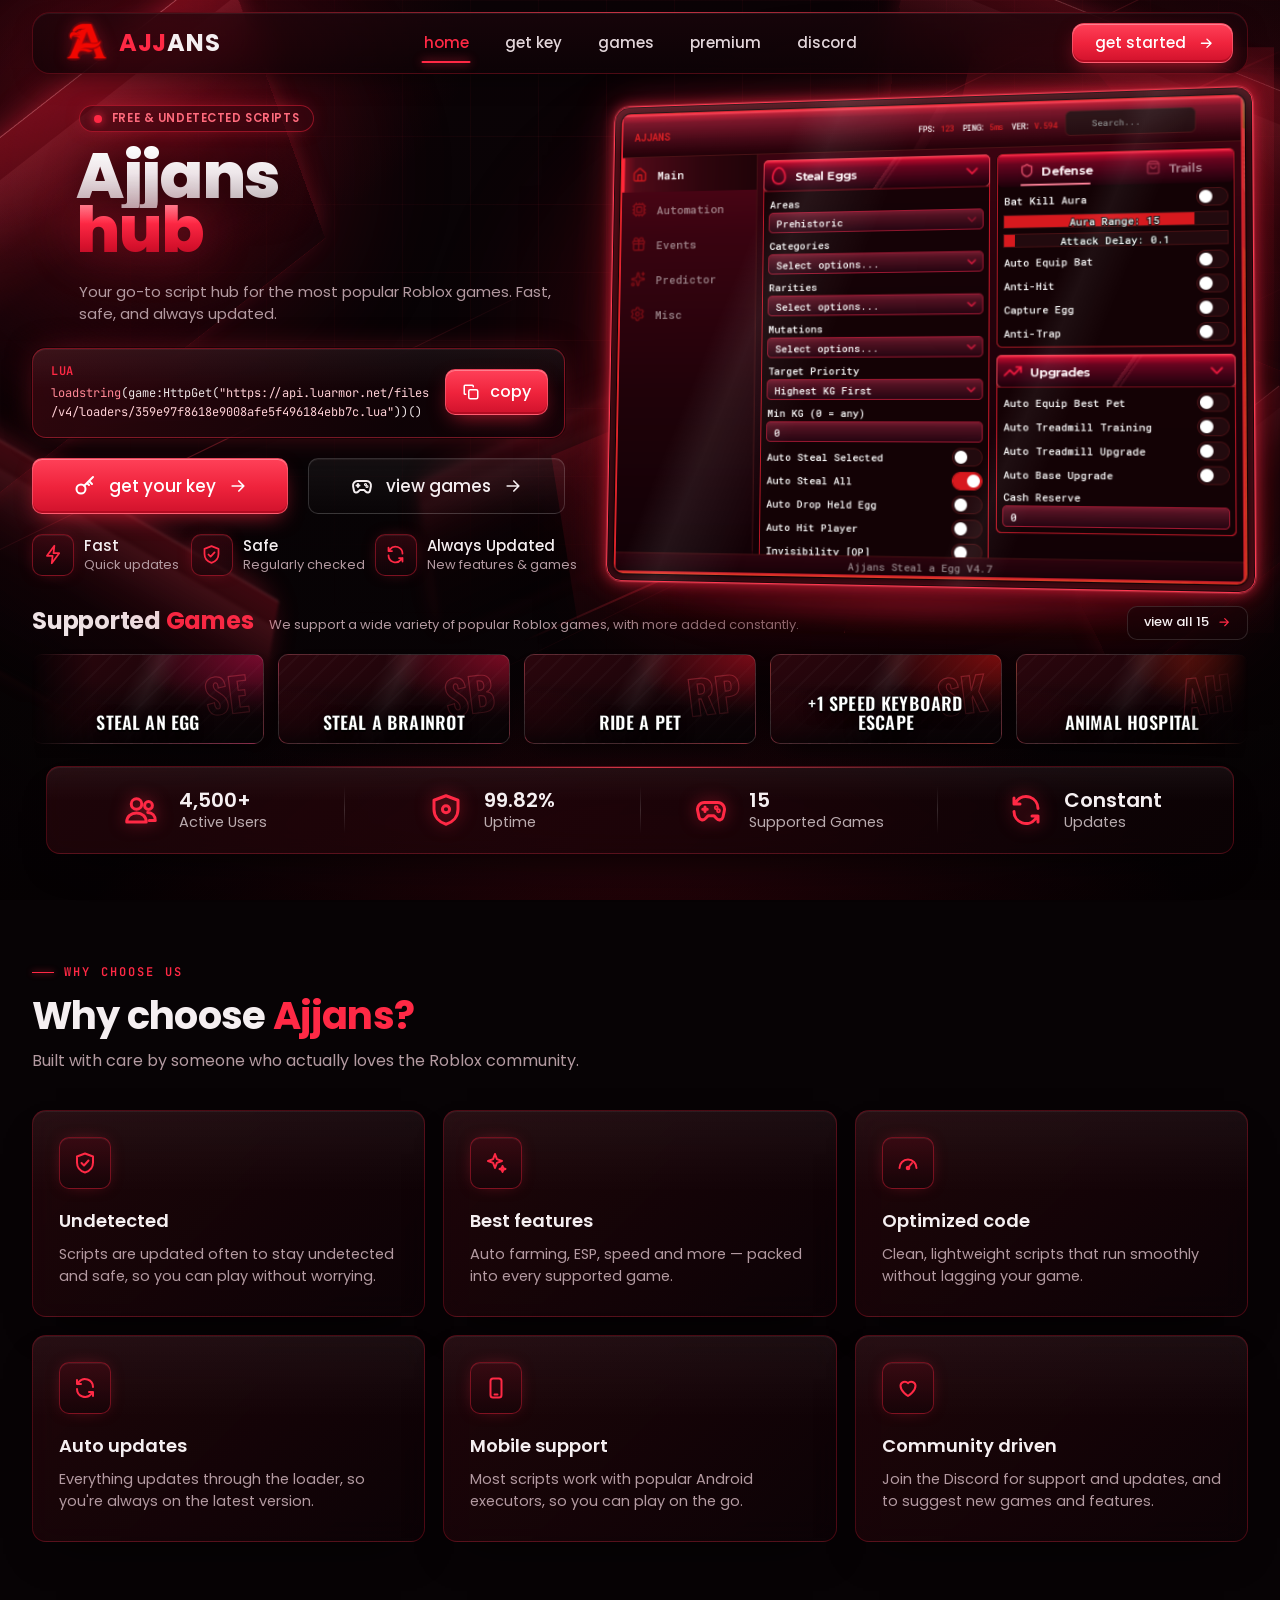
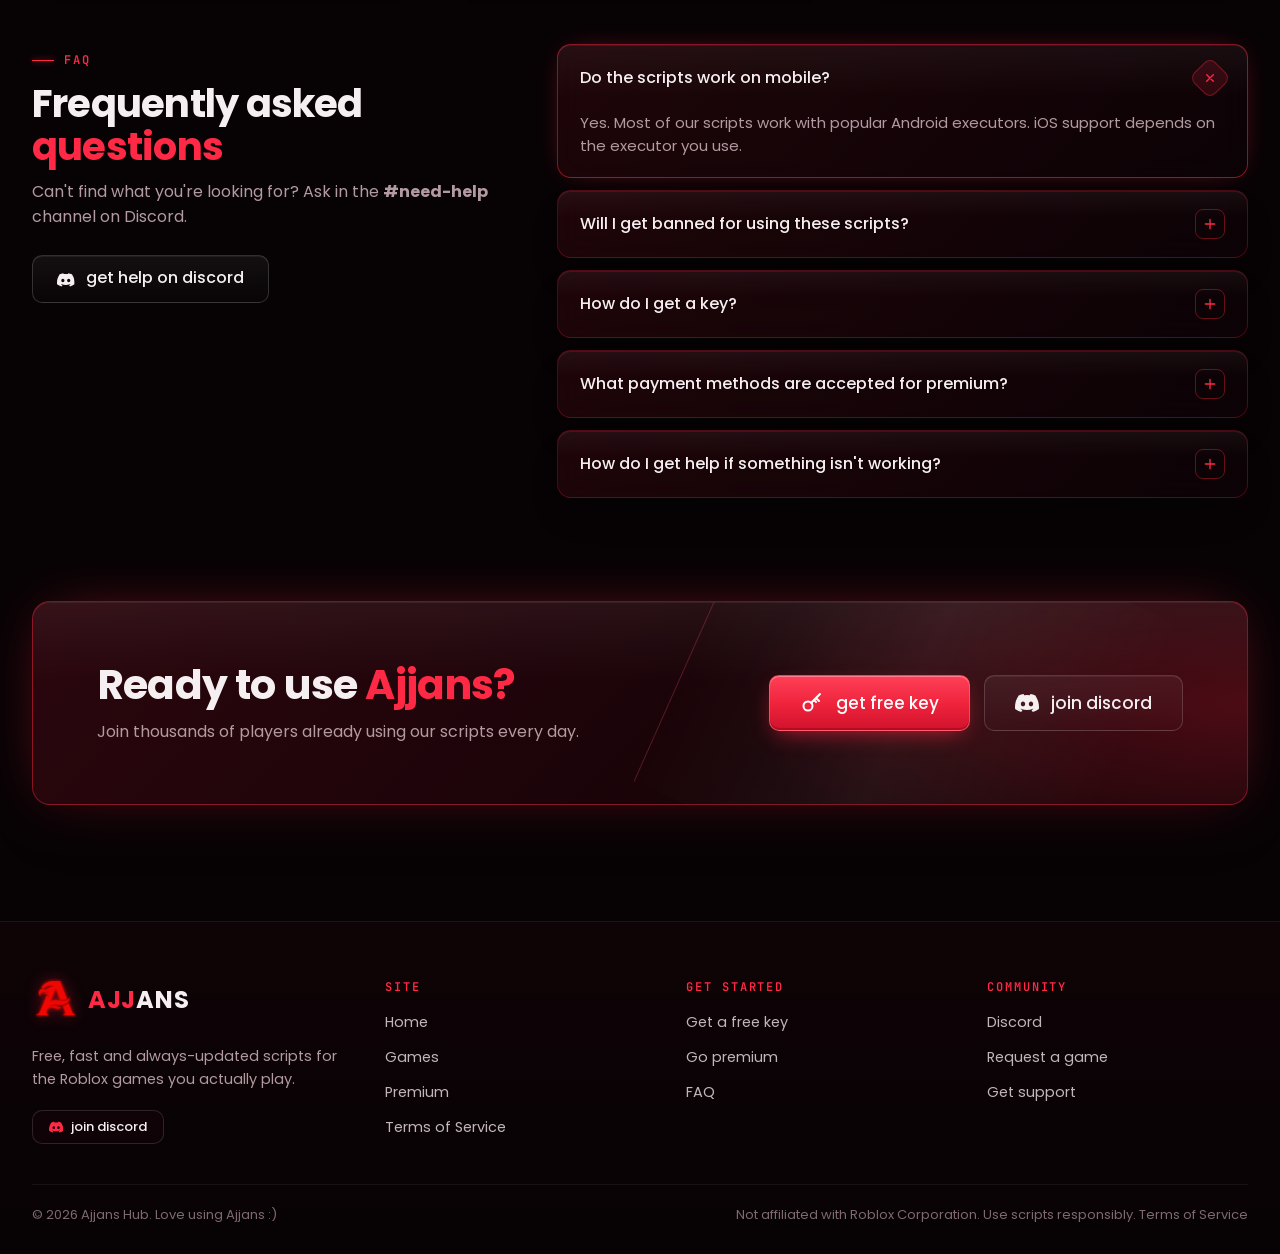
==== commit d4a4b9e3: "Update index.html" ====
--- a/index.html
+++ b/index.html
@@ -3,12 +3,12 @@
 <head>
   <meta charset="UTF-8" />
   <meta name="viewport" content="width=device-width, initial-scale=1.0" />
-  <title>Supported Games — Ajjans Hub</title>
-  <meta name="description" content="Every Roblox game supported by Ajjans Hub: Steal An Egg, Steal a Brainrot, Ride A Pet, Sailor Piece, Grow a Garden 2, The Strongest Battlegrounds and more." />
+  <title>Ajjans Hub — Free Roblox Script Hub</title>
+  <meta name="description" content="Ajjans Hub is a free Roblox script hub for Steal An Egg, Steal a Brainrot, Ride A Pet, Animal Hospital, Sailor Piece, Grow a Garden 2 and more. Fast, safe, and always updated." />
   <meta name="theme-color" content="#070305" />
   <meta property="og:type" content="website" />
-  <meta property="og:title" content="Supported Games — Ajjans Hub" />
-  <meta property="og:description" content="Every Roblox game supported by Ajjans Hub: Steal An Egg, Steal a Brainrot, Ride A Pet, Sailor Piece, Grow a Garden 2, The Strongest Battlegrounds and more." />
+  <meta property="og:title" content="Ajjans Hub — Free Roblox Script Hub" />
+  <meta property="og:description" content="Ajjans Hub is a free Roblox script hub for Steal An Egg, Steal a Brainrot, Ride A Pet, Animal Hospital, Sailor Piece, Grow a Garden 2 and more. Fast, safe, and always updated." />
   <link rel="icon" type="image/png" href="assets/favicon.png" />
   <link rel="apple-touch-icon" href="assets/favicon.png" />
 
@@ -43,13 +43,14 @@
   <link rel="preconnect" href="https://fonts.googleapis.com" />
   <link rel="preconnect" href="https://fonts.gstatic.com" crossorigin />
   <link href="https://fonts.googleapis.com/css2?family=Poppins:wght@400;500;600;700;800&family=JetBrains+Mono:wght@400;500;600&family=Oswald:wght@600;700&display=swap" rel="stylesheet" />
+  <link rel="preload" as="image" href="assets/ajjans-gui.png" />
 
   <!-- =========================================================
        STYLES (this page only)
        ========================================================= -->
   <style>
     /* ==========================================================================
-       AJJANS HUB — Games page styles
+       AJJANS HUB — Home page styles
        Colours and sizes live in the :root variables right below.
        ========================================================================== */
     /* ==========================================================================
@@ -180,6 +181,70 @@
       inset: 0;
       background: radial-gradient(ellipse 95% 85% at 50% 40%, transparent 55%, rgba(0, 0, 0, 0.6) 100%);
     }
+    /* ---- hero lighting ---- */
+    .hero-section {
+      position: relative;
+      isolation: isolate;
+    }
+    .hero-fx {
+      position: absolute;
+      inset: calc(var(--header-h) * -1) 0 -160px;
+      z-index: -1;
+      overflow: hidden;
+      pointer-events: none;
+      -webkit-mask-image: linear-gradient(180deg, #000 86%, transparent);
+              mask-image: linear-gradient(180deg, #000 86%, transparent);
+    }
+    .fx-glow {
+      position: absolute;
+      top: 6%;
+      right: 4%;
+      width: min(60vw, 980px);
+      height: 78%;
+      background:
+        radial-gradient(closest-side, rgba(226, 20, 48, 0.42), rgba(150, 10, 30, 0.18) 55%, transparent 100%);
+      filter: blur(30px);
+      animation: ambient 10s ease-in-out infinite alternate;
+    }
+    .fx-glow--left {
+      top: -10%;
+      left: -8%;
+      right: auto;
+      width: 520px;
+      height: 520px;
+      background: radial-gradient(closest-side, rgba(150, 10, 30, 0.35), transparent);
+      animation-delay: -5s;
+    }
+    /* Angular glass shards — rotated planes with a lit top edge */
+    .shard {
+      position: absolute;
+      background: linear-gradient(180deg, rgba(235, 28, 54, 0.4), rgba(130, 8, 26, 0.12) 50%, transparent);
+      border-top: 1px solid rgba(255, 110, 126, 0.7);
+      box-shadow: 0 -8px 30px -8px rgba(255, 41, 69, 0.55);
+    }
+    /* glassy inner band on each shard */
+    .shard::after {
+      content: "";
+      position: absolute;
+      inset: 12% 0 auto;
+      height: 22%;
+      background: linear-gradient(180deg, rgba(255, 120, 135, 0.12), transparent);
+    }
+    .shard--a { width: 520px; height: 280px; left: -190px; top: 130px; transform: rotate(-38deg) skewX(-18deg); opacity: 0.85; }
+    .shard--b { width: 440px; height: 200px; left: -150px; bottom: 60px; transform: rotate(30deg) skewX(20deg); opacity: 0.6; filter: blur(1.5px); }
+    .shard--c { width: 620px; height: 260px; right: -210px; top: 70px; transform: rotate(22deg) skewX(16deg); opacity: 0.55; }
+    .shard--d { width: 340px; height: 150px; right: 41%; bottom: 190px; transform: rotate(-24deg) skewX(-14deg); opacity: 0.35; filter: blur(3px); }
+    .shard--e { width: 280px; height: 140px; right: -60px; bottom: 150px; transform: rotate(-38deg) skewX(-12deg); opacity: 0.4; }
+    /* thin diagonal light streaks */
+    .streak {
+      position: absolute;
+      height: 1px;
+      background: linear-gradient(90deg, transparent, rgba(255, 60, 80, 0.7), transparent);
+      transform-origin: left center;
+    }
+    .streak--1 { width: 700px; left: -80px; top: 78%; transform: rotate(-26deg); opacity: 0.45; }
+    .streak--2 { width: 560px; right: -60px; top: 24%; transform: rotate(-26deg); opacity: 0.35; }
+    .streak--3 { width: 1100px; left: 30%; top: 96%; transform: rotate(-26deg); opacity: 0.2; }
     /* ==========================================================================
        4. SHARED
        ========================================================================== */
@@ -327,6 +392,27 @@
     .section-intro { margin-bottom: 36px; }
     .section-intro--center { text-align: center; }
     .section-intro--center .lead { margin-inline: auto; }
+    /* compact head used above the home game row */
+    .section-head {
+      display: flex;
+      align-items: flex-end;
+      justify-content: space-between;
+      gap: 20px;
+      margin-bottom: 14px;
+    }
+    .section-head__text {
+      display: flex;
+      align-items: baseline;
+      flex-wrap: wrap;
+      column-gap: 16px;
+      row-gap: 4px;
+    }
+    .section-head h2 {
+      font-size: clamp(24px, 1.8vw, 29px);
+      font-weight: 700;
+      letter-spacing: -0.01em;
+    }
+    .section-head p { font-size: 13px; color: var(--muted); }
     /* ---- scroll reveal (only when JS is running) ---- */
     .js .reveal {
       opacity: 0;
@@ -473,14 +559,297 @@
     .nav-toggle[aria-expanded="true"] span:nth-child(2) { opacity: 0; }
     .nav-toggle[aria-expanded="true"] span:nth-child(3) { transform: translateY(-7px) rotate(-45deg); }
     /* ==========================================================================
+       6. HOME HERO
+       ========================================================================== */
+    .hero {
+      display: grid;
+      grid-template-columns: minmax(0, 45fr) minmax(0, 55fr);
+      align-items: center;
+      gap: 40px;
+      padding: 22px 0 12px;
+    }
+    .hero__copy { position: relative; z-index: 2; min-width: 0; }
+    .hero__copy > * { animation: rise 0.9s var(--ease-out) both; }
+    .hero__copy > :nth-child(2) { animation-delay: 0.06s; }
+    .hero__copy > :nth-child(3) { animation-delay: 0.12s; }
+    .hero__copy > :nth-child(4) { animation-delay: 0.18s; }
+    .hero__copy > :nth-child(5) { animation-delay: 0.24s; }
+    .hero__copy > :nth-child(6) { animation-delay: 0.3s; }
+    .badge {
+      display: inline-flex;
+      align-items: center;
+      gap: 10px;
+      margin-left: var(--hero-indent);
+      padding: 4px 14px;
+      border: 1px solid rgba(239, 35, 60, 0.5);
+      border-radius: 999px;
+      background: rgba(60, 6, 16, 0.5);
+      box-shadow: 0 0 20px -8px rgba(255, 41, 69, 0.7);
+      color: #ff6b7d;
+      font-size: 11.5px;
+      font-weight: 600;
+      letter-spacing: 0.05em;
+    }
+    .badge__dot {
+      width: 8px;
+      height: 8px;
+      border-radius: 50%;
+      background: var(--red-bright);
+      box-shadow: 0 0 8px var(--red-bright);
+      animation: pulse-red 2.4s ease-in-out infinite;
+    }
+    .hero__title {
+      margin: 12px 0 0;
+      padding-left: calc(var(--hero-indent) - 0.04em);
+      font-weight: 800;
+      font-size: clamp(54px, 5vw, 96px);
+      line-height: 1;
+      letter-spacing: -0.025em;
+    }
+    /* line-height 1 + negative margin keeps glyphs (j dots) inside the clip box */
+    .hero__title span {
+      display: block;
+      width: fit-content;
+      padding-right: 0.06em;
+      -webkit-background-clip: text;
+              background-clip: text;
+      -webkit-text-fill-color: transparent;
+    }
+    .hero__title-top {
+      background-image: linear-gradient(180deg, #ffffff 0%, #eee7ea 45%, #b9adb2 100%);
+      filter: drop-shadow(0 6px 18px rgba(0, 0, 0, 0.55));
+    }
+    .hero__title-bottom {
+      margin-top: -0.17em;
+      padding-bottom: 0.08em;
+      background-image:
+        linear-gradient(180deg, rgba(255, 255, 255, 0.35) 0%, rgba(255, 255, 255, 0) 38%),
+        linear-gradient(180deg, #ff5a6e 0%, var(--red-bright) 34%, #d6112c 70%, #9e0a1f 100%);
+      filter: drop-shadow(0 0 24px rgba(239, 35, 60, 0.4));
+    }
+    .hero__lead {
+      margin-top: 14px;
+      padding-left: var(--hero-indent);
+      max-width: calc(560px + var(--hero-indent));
+      color: var(--muted);
+      font-size: clamp(15px, 1.08vw, 17.5px);
+      line-height: 1.5;
+    }
+    /* ---- loader / code card ---- */
+    .loader-card {
+      position: relative;
+      display: flex;
+      align-items: center;
+      gap: 20px;
+      margin-top: 22px;
+      max-width: 616px;
+      padding: 13px 16px 14px 18px;
+      border-radius: var(--r-md);
+      background:
+        linear-gradient(180deg, rgba(255, 255, 255, 0.05), rgba(255, 255, 255, 0) 45%),
+        linear-gradient(110deg, rgba(58, 8, 16, 0.78), rgba(16, 3, 7, 0.82) 70%);
+      border: 1px solid rgba(239, 35, 60, 0.42);
+      box-shadow:
+        var(--inner-hi),
+        0 0 0 1px rgba(0, 0, 0, 0.45),
+        0 0 34px -10px rgba(239, 35, 60, 0.5);
+      -webkit-backdrop-filter: blur(10px);
+              backdrop-filter: blur(10px);
+      transition: border-color 0.3s var(--ease), box-shadow 0.3s var(--ease);
+    }
+    .loader-card:hover { border-color: rgba(255, 41, 69, 0.6); }
+    .loader-card.is-flash {
+      border-color: rgba(43, 217, 107, 0.55);
+      box-shadow: var(--inner-hi), 0 0 0 1px rgba(0, 0, 0, 0.45), 0 0 30px -8px rgba(43, 217, 107, 0.45);
+    }
+    .loader-card__body { flex: 1; min-width: 0; }
+    .loader-card__lang {
+      display: block;
+      margin-bottom: 4px;
+      font-family: var(--font-mono);
+      font-size: 12px;
+      font-weight: 600;
+      letter-spacing: 0.06em;
+      color: var(--red-bright);
+    }
+    .loader-card__code {
+      display: block;
+      font-family: var(--font-mono);
+      font-size: 13px;
+      line-height: 1.6;
+      color: #ece4e6;
+      overflow-wrap: anywhere;
+      -webkit-user-select: all;
+              user-select: all;
+    }
+    .loader-card__code .tok-fn { color: #ff8896; }
+    .loader-card__code .tok-str { color: #ffd0d6; }
+    .loader-card__copy {
+      --btn-h: 46px;
+      padding: 0 22px;
+      gap: 10px;
+      flex: none;
+      min-width: 112px;
+      font-size: 16px;
+    }
+    .loader-card__copy .icon { width: 18px; height: 18px; }
+    [data-copy-target].is-copied {
+      background: linear-gradient(180deg, #37d977, #1f9d55);
+      border-color: rgba(160, 255, 200, 0.5);
+      box-shadow: inset 0 1px 0 rgba(255, 255, 255, 0.35), 0 8px 22px -8px rgba(43, 217, 107, 0.8);
+    }
+    /* ---- CTAs ---- */
+    .hero__ctas {
+      display: flex;
+      gap: 20px;
+      margin-top: 20px;
+      max-width: 616px;
+    }
+    .hero__ctas .btn { flex: 1 1 0; max-width: 278px; }
+    /* ---- benefit items ---- */
+    .benefits {
+      display: flex;
+      justify-content: space-between;
+      gap: 14px clamp(14px, 1.6vw, 28px);
+      margin-top: 20px;
+      max-width: 616px;
+    }
+    .benefit {
+      display: flex;
+      align-items: center;
+      gap: 14px;
+      min-width: 0;
+    }
+    .benefit__text { display: flex; flex-direction: column; line-height: 1.35; }
+    .benefit .icon-box { width: 48px; height: 48px; }
+    .benefit__text strong { font-size: 15px; font-weight: 500; color: var(--text); }
+    .benefit__text span { font-size: 13px; color: var(--muted); }
+    /* ==========================================================================
+       7. GUI SHOWCASE
+       ========================================================================== */
+    .showcase {
+      position: relative;
+      z-index: 1;
+      display: flex;
+      justify-content: flex-end;
+      perspective: 1800px;
+      animation: rise 1s 0.15s var(--ease-out) both;
+    }
+    /* red bloom behind the frame */
+    .showcase::before {
+      content: "";
+      position: absolute;
+      inset: 6% 2% 0 8%;
+      z-index: -1;
+      background: radial-gradient(ellipse at 55% 50%, rgba(255, 30, 60, 0.55), rgba(160, 8, 28, 0.22) 48%, transparent 72%);
+      filter: blur(42px);
+      animation: ambient 9s ease-in-out infinite alternate;
+    }
+    /* big translucent diagonal panel behind */
+    .showcase::after {
+      content: "";
+      position: absolute;
+      top: -10%;
+      right: -4%;
+      width: 66%;
+      height: 120%;
+      z-index: -2;
+      background: linear-gradient(165deg, rgba(239, 35, 60, 0.2), rgba(80, 6, 18, 0.04) 62%);
+      border-left: 1px solid rgba(255, 70, 90, 0.3);
+      clip-path: polygon(30% 0, 100% 0, 100% 100%, 0 100%);
+    }
+    .showcase__deco { position: absolute; inset: 0; z-index: -1; pointer-events: none; }
+    .deco-panel {
+      position: absolute;
+      background: linear-gradient(135deg, rgba(210, 18, 44, 0.22), transparent 70%);
+    }
+    .deco-panel--a {
+      width: 42%;
+      height: 52%;
+      left: -7%;
+      bottom: -9%;
+      clip-path: polygon(0 32%, 72% 0, 100% 100%, 10% 100%);
+    }
+    .deco-panel--b {
+      width: 30%;
+      height: 38%;
+      right: -3%;
+      top: -11%;
+      clip-path: polygon(0 0, 100% 18%, 78% 100%);
+      opacity: 0.75;
+    }
+    .deco-line {
+      position: absolute;
+      height: 2px;
+      background: linear-gradient(90deg, transparent, rgba(255, 50, 72, 0.85), transparent);
+      filter: blur(0.4px);
+    }
+    .deco-line--a { width: 62%; left: -14%; bottom: 5%; transform: rotate(-24deg); opacity: 0.55; }
+    .deco-line--b { width: 48%; right: -8%; top: 3%; transform: rotate(-24deg); opacity: 0.4; }
+    .showcase__float {
+      width: min(760px, 100%);
+      transform-style: preserve-3d;
+      animation: float 7s ease-in-out infinite;
+    }
+    .gui-frame {
+      --tilt-x: 0deg;
+      --tilt-y: 0deg;
+      position: relative;
+      padding: 7px;
+      border-radius: 16px;
+      background: linear-gradient(150deg, rgba(64, 9, 18, 0.9), rgba(14, 3, 6, 0.94) 55%, rgba(44, 7, 13, 0.92));
+      border: 1.5px solid #ff3a52;
+      box-shadow:
+        0 0 0 1px rgba(255, 100, 118, 0.25),
+        0 0 14px rgba(255, 41, 69, 0.7),
+        0 0 44px rgba(239, 35, 60, 0.36),
+        inset 0 0 0 1px rgba(0, 0, 0, 0.55),
+        inset 0 0 18px rgba(255, 41, 69, 0.3),
+        0 50px 90px -30px rgba(60, 0, 10, 1);
+      transform: rotateY(calc(-11deg + var(--tilt-y))) rotateX(calc(4deg + var(--tilt-x))) rotateZ(-0.4deg);
+      transform-origin: 40% 50%;
+      transition: transform 0.5s var(--ease-out);
+    }
+    .gui-frame img {
+      width: 100%;
+      height: auto;
+      border-radius: 10px;
+      box-shadow: 0 0 0 1px rgba(0, 0, 0, 0.7);
+    }
+    /* glass reflections */
+    .gui-frame__glare {
+      position: absolute;
+      inset: 0;
+      border-radius: inherit;
+      pointer-events: none;
+      background:
+        linear-gradient(180deg, rgba(255, 255, 255, 0.09), transparent 10%),
+        linear-gradient(112deg,
+          transparent 0 24%,
+          rgba(255, 255, 255, 0.07) 29%,
+          rgba(255, 255, 255, 0.015) 37%,
+          transparent 39% 63%,
+          rgba(255, 255, 255, 0.05) 66%,
+          transparent 71%);
+      mix-blend-mode: screen;
+    }
+    /* soft reflection on the "floor" below the frame */
+    .gui-frame::after {
+      content: "";
+      position: absolute;
+      left: 8%;
+      right: 8%;
+      bottom: -34px;
+      height: 30px;
+      border-radius: 50%;
+      background: radial-gradient(closest-side, rgba(255, 41, 69, 0.35), transparent);
+      filter: blur(10px);
+      pointer-events: none;
+    }
+    /* ==========================================================================
        8. GAME CARDS
        ========================================================================== */
     .games { padding-top: 6px; }
-    .game-grid {
-      display: grid;
-      grid-template-columns: repeat(auto-fill, minmax(250px, 1fr));
-      gap: 18px;
-    }
     .game-card {
       --card-accent: 350;
       position: relative;
@@ -504,7 +873,6 @@
         border-color 0.35s var(--ease),
         box-shadow 0.35s var(--ease);
     }
-    .game-grid .game-card { aspect-ratio: 16 / 9; border-radius: var(--r-md); }
     /* big outlined initials as fallback artwork */
     .game-card__mark {
       position: absolute;
@@ -579,9 +947,6 @@
       font-size: 12px;
       color: var(--muted);
     }
-    /* games-page card extras */
-    .game-grid .game-card__body { align-items: flex-start; text-align: left; padding: 0 16px 14px; }
-    .game-grid .game-card__title { font-size: 22px; }
     .game-card__status {
       position: absolute;
       top: 12px;
@@ -636,6 +1001,158 @@
     .game-card:hover .game-card__img { transform: scale(1.05); }
     .game-card:hover .game-card__open,
     .game-card:focus-visible .game-card__open { opacity: 1; transform: none; }
+    /* ==========================================================================
+       9. STATS BAR
+       ========================================================================== */
+    .stats {
+      position: relative;
+      display: grid;
+      grid-template-columns: repeat(4, 1fr);
+      margin: 22px 14px 0;
+      padding: 14px 0;
+      border-radius: var(--r-md);
+      overflow: hidden;
+    }
+    /* red light along the top edge */
+    .stats::before {
+      content: "";
+      position: absolute;
+      top: 0;
+      left: 20%;
+      right: 20%;
+      height: 1px;
+      background: linear-gradient(90deg, transparent, rgba(255, 60, 80, 0.8), transparent);
+    }
+    .stat {
+      position: relative;
+      display: flex;
+      align-items: center;
+      justify-content: center;
+      gap: 20px;
+      min-height: 58px;
+      padding: 0 16px;
+    }
+    .stat + .stat::before {
+      content: "";
+      position: absolute;
+      left: 0;
+      top: 8%;
+      bottom: 8%;
+      width: 1px;
+      background: linear-gradient(180deg, transparent, rgba(255, 255, 255, 0.15), transparent);
+    }
+    .stat__icon {
+      width: 36px;
+      height: 36px;
+      color: var(--red-bright);
+      filter: drop-shadow(0 0 8px rgba(255, 41, 69, 0.55));
+    }
+    .stat__text { display: flex; flex-direction: column; line-height: 1.25; }
+    .stat__text strong {
+      font-size: clamp(20px, 1.55vw, 25px);
+      font-weight: 600;
+      color: var(--text);
+      font-variant-numeric: tabular-nums;
+    }
+    .stat__text span { font-size: 14.5px; color: var(--text-2); opacity: 0.8; }
+    /* ==========================================================================
+       10. FEATURES
+       ========================================================================== */
+    .features {
+      display: grid;
+      grid-template-columns: repeat(3, minmax(0, 1fr));
+      gap: 18px;
+    }
+    .feature {
+      position: relative;
+      padding: 26px 26px 28px;
+      border-radius: var(--r-md);
+      overflow: hidden;
+      transition: transform 0.35s var(--ease), border-color 0.35s var(--ease), box-shadow 0.35s var(--ease);
+    }
+    /* hover spotlight in the corner */
+    .feature::before {
+      content: "";
+      position: absolute;
+      top: -60%;
+      right: -30%;
+      width: 80%;
+      height: 120%;
+      background: radial-gradient(closest-side, rgba(255, 41, 69, 0.22), transparent);
+      opacity: 0;
+      transition: opacity 0.4s var(--ease);
+      pointer-events: none;
+    }
+    .feature:hover {
+      transform: translateY(-3px);
+      border-color: rgba(255, 41, 69, 0.55);
+      box-shadow: var(--inner-hi), 0 0 30px -12px rgba(239, 35, 60, 0.6), 0 22px 44px -24px rgba(0, 0, 0, 0.95);
+    }
+    .feature:hover::before { opacity: 1; }
+    .feature h3 {
+      margin-top: 18px;
+      font-size: 18px;
+      font-weight: 600;
+      color: var(--text);
+    }
+    .feature p {
+      margin-top: 8px;
+      font-size: 14.5px;
+      color: var(--muted);
+    }
+    /* ==========================================================================
+       11. FAQ
+       ========================================================================== */
+    .faq {
+      display: grid;
+      grid-template-columns: minmax(0, 0.8fr) minmax(0, 1.2fr);
+      gap: clamp(32px, 5vw, 80px);
+      align-items: start;
+    }
+    .faq__aside .btn { margin-top: 26px; }
+    .faq-list { display: grid; gap: 12px; }
+    .faq-item {
+      border-radius: var(--r-md);
+      transition: border-color 0.3s var(--ease), box-shadow 0.3s var(--ease);
+    }
+    .faq-item[open] {
+      border-color: rgba(255, 41, 69, 0.5);
+      box-shadow: var(--inner-hi), 0 0 28px -14px rgba(239, 35, 60, 0.7);
+    }
+    .faq-item summary {
+      display: flex;
+      align-items: center;
+      justify-content: space-between;
+      gap: 16px;
+      padding: 18px 22px;
+      font-size: 16px;
+      font-weight: 500;
+      color: var(--text);
+      cursor: pointer;
+      list-style: none;
+      transition: color 0.2s var(--ease);
+    }
+    .faq-item summary::-webkit-details-marker { display: none; }
+    .faq-item summary:hover { color: #fff; }
+    .faq-item__chev {
+      display: grid;
+      place-items: center;
+      width: 30px;
+      height: 30px;
+      flex: none;
+      border-radius: 8px;
+      border: 1px solid rgba(239, 35, 60, 0.4);
+      color: var(--red-bright);
+      transition: transform 0.3s var(--ease), background 0.3s var(--ease);
+    }
+    .faq-item__chev .icon { width: 16px; height: 16px; }
+    .faq-item[open] .faq-item__chev { transform: rotate(45deg); background: rgba(239, 35, 60, 0.15); }
+    .faq-item__body {
+      padding: 0 22px 20px;
+      color: var(--muted);
+      font-size: 15px;
+    }
+    .faq-item[open] .faq-item__body { animation: faq-open 0.35s var(--ease-out); }
     /* ==========================================================================
        12. CTA BANNER
        ========================================================================== */
@@ -720,93 +1237,28 @@
       color: var(--faint);
     }
     /* ==========================================================================
-       14. INNER PAGES
-       ========================================================================== */
-    .page-hero {
-      position: relative;
-      isolation: isolate;
-      padding: clamp(48px, 7vw, 96px) 0 clamp(32px, 4vw, 48px);
-      text-align: center;
-    }
-    .page-hero .h1 {
-      font-size: clamp(40px, 5vw, 72px);
-      font-weight: 800;
-      line-height: 1.05;
-      letter-spacing: -0.03em;
-    }
-    .page-hero .lead { margin-inline: auto; font-size: 17px; }
-    .page-hero .kicker::after {
-      content: "";
-      width: 22px;
-      height: 1px;
-      background: currentColor;
-      box-shadow: 0 0 6px currentColor;
-    }
-    /* page-level glow behind inner page heroes */
-    .page-glow {
-      position: absolute;
-      left: 50%;
-      top: -40%;
-      z-index: -1;
-      width: min(900px, 90vw);
-      height: 520px;
-      transform: translateX(-50%);
-      background: radial-gradient(closest-side, rgba(220, 18, 45, 0.35), transparent);
-      filter: blur(20px);
-      pointer-events: none;
-    }
-    /* bigger fallback initials on the games page cards */
-    .game-grid .game-card__mark { font-size: clamp(60px, 5vw, 84px); }
-    /* ---- games page toolbar ---- */
-    .toolbar {
-      display: flex;
-      align-items: center;
-      justify-content: space-between;
-      gap: 16px;
-      margin-bottom: 22px;
-    }
-    .search {
-      position: relative;
-      flex: 0 1 380px;
-    }
-    .search .icon {
-      position: absolute;
-      left: 16px;
-      top: 50%;
-      transform: translateY(-50%);
-      color: var(--muted);
-      width: 18px;
-      height: 18px;
-    }
-    .search input {
-      width: 100%;
-      height: 48px;
-      padding: 0 16px 0 46px;
-      border-radius: var(--r-sm);
-      border: 1px solid var(--border);
-      background: rgba(16, 3, 7, 0.75);
-      color: var(--text);
-      font-size: 15px;
-      outline: none;
-      transition: border-color 0.2s var(--ease), box-shadow 0.2s var(--ease);
-    }
-    .search input::placeholder { color: var(--faint); }
-    .search input:focus {
-      border-color: var(--border-hot);
-      box-shadow: 0 0 0 3px rgba(239, 35, 60, 0.2);
-    }
-    .toolbar__count { color: var(--muted); font-size: 14px; }
-    .toolbar__count strong { color: var(--text); font-weight: 600; }
-    .empty-state {
-      padding: 48px 24px;
-      border-radius: var(--r-md);
-      text-align: center;
-      color: var(--muted);
-    }
-    .empty-state[hidden] { display: none; }
-    /* ==========================================================================
        16. ANIMATIONS
        ========================================================================== */
+    @keyframes float {
+      0%, 100% { transform: translateY(0); }
+      50%      { transform: translateY(-5px); }
+    }
+    @keyframes ambient {
+      from { opacity: 0.72; }
+      to   { opacity: 1; }
+    }
+    @keyframes rise {
+      from { opacity: 0; transform: translateY(18px); }
+      to   { opacity: 1; transform: none; }
+    }
+    @keyframes pulse-red {
+      0%, 100% { box-shadow: 0 0 6px rgba(255, 41, 69, 0.7); }
+      50%      { box-shadow: 0 0 12px rgba(255, 41, 69, 1); }
+    }
+    @keyframes faq-open {
+      from { opacity: 0; transform: translateY(-4px); }
+      to   { opacity: 1; transform: none; }
+    }
     @media (prefers-reduced-motion: reduce) {
       html { scroll-behavior: auto; }
       *, *::before, *::after {
@@ -818,14 +1270,50 @@
     /* ==========================================================================
        17. RESPONSIVE
        ========================================================================== */
+    /* Wide screens: let the GUI hang slightly past the grid, like the concept */
+    @media (min-width: 1560px) {
+      .showcase { margin-right: -30px; }
+    }
     /* Laptops */
     @media (max-width: 1439px) {
       .nav-links { gap: 32px; }
+      .hero { gap: 32px; }
+      .hero__ctas .btn { padding: 0 20px; }
+      .benefit { gap: 10px; }
+      .benefit .icon-box { width: 42px; height: 42px; }
+      .benefit .icon-box .icon { width: 21px; height: 21px; }
+      .benefit__text { white-space: nowrap; }
+      .loader-card { gap: 14px; }
+      .loader-card__code { font-size: 12.5px; }
+      .loader-card__copy { padding: 0 16px; min-width: 0; }
       .footer-grid { grid-template-columns: minmax(0, 1.2fr) repeat(3, minmax(0, 1fr)); }
+    }
+    @media (max-width: 1320px) {
+      .loader-card__code { font-size: 12px; }
     }
     @media (max-width: 1180px) {
       :root { --gutter: 24px; }
       .nav-links { gap: 24px; }
+      .loader-card { flex-direction: column; align-items: stretch; gap: 12px; }
+      .loader-card__copy { align-self: flex-start; }
+      .loader-card__code { font-size: 13px; }
+      .benefits { flex-wrap: wrap; justify-content: flex-start; column-gap: 24px; }
+      .features { grid-template-columns: repeat(2, minmax(0, 1fr)); }
+    }
+    /* Small laptops / landscape tablets — single-column hero */
+    @media (max-width: 1100px) {
+      .hero {
+          grid-template-columns: 1fr;
+          gap: 56px;
+          padding-top: 36px;
+        }
+      .hero__copy { max-width: 640px; }
+      .hero__title { font-size: clamp(56px, 9vw, 88px); }
+      .loader-card { flex-direction: row; align-items: center; }
+      .benefits { flex-wrap: nowrap; justify-content: space-between; }
+      .showcase { justify-content: center; }
+      .showcase__float { width: min(720px, 100%); }
+      .gui-frame { transform: rotateY(calc(-6deg + var(--tilt-y))) rotateX(calc(3deg + var(--tilt-x))); }
     }
     /* Tablets — collapse navbar, single-column hero */
     @media (max-width: 960px) {
@@ -864,6 +1352,9 @@
       .nav-links a[aria-current="page"] { background: rgba(239, 35, 60, 0.1); }
       .nav-actions { padding: 12px 4px 2px; border-top: 1px solid var(--border-soft); }
       .nav-actions .btn { width: 100%; }
+      .stats { grid-template-columns: repeat(2, 1fr); row-gap: 8px; margin-inline: 0; }
+      .stat:nth-child(3)::before { display: none; }
+      .faq { grid-template-columns: 1fr; }
       .cta-banner { grid-template-columns: 1fr; }
       .footer-grid { grid-template-columns: repeat(3, minmax(0, 1fr)); }
       .footer-brand { grid-column: 1 / -1; }
@@ -875,13 +1366,32 @@
       .navbar { height: 56px; border-radius: 14px; }
       .brand__icon { width: 38px; height: 38px; }
       .brand__text { font-size: 21px; }
+      .hero { padding-top: 28px; gap: 40px; }
+      .hero__title { font-size: clamp(52px, 17vw, 72px); }
+      .loader-card { flex-direction: column; align-items: stretch; padding: 14px; }
+      .loader-card__code { font-size: 13px; }
+      .loader-card__copy { width: 100%; }
+      .hero__ctas { flex-direction: column; gap: 12px; }
+      .hero__ctas .btn { max-width: none; width: 100%; flex: none; }
+      .benefits { flex-direction: column; gap: 12px; }
+      .showcase__deco { display: none; }
+      .gui-frame { transform: none; padding: 4px; border-radius: 12px; }
+      .gui-frame img { border-radius: 8px; }
+      .section-head { align-items: flex-start; flex-direction: column; gap: 12px; }
       .game-card__title { font-size: 20px; }
-      .game-grid { gap: 12px; }
-      .game-grid .game-card { aspect-ratio: 2.3 / 1; }
-      .toolbar { flex-direction: column; align-items: stretch; }
-      .search { flex: none; }
+      .stats { padding: 6px 0; }
+      .stat { justify-content: flex-start; gap: 12px; padding: 12px 14px; }
+      .stat__icon { width: 26px; height: 26px; }
+      .stat__text strong { font-size: 19px; }
+      .stat__text span { font-size: 13px; }
+      .features { grid-template-columns: 1fr; }
+      .feature { padding: 22px; }
       .footer-grid { grid-template-columns: repeat(2, minmax(0, 1fr)); gap: 32px 20px; padding-top: 44px; }
       .footer-bottom { flex-direction: column; }
+    }
+    @media (max-width: 360px) {
+      .stats { grid-template-columns: 1fr; }
+      .stat + .stat::before { display: none; }
     }
     /* Touch devices: drop heavy blur for smooth scrolling */
     @media (pointer: coarse) {
@@ -902,12 +1412,137 @@
     /* ==========================================================================
        COPY BUTTON ANIMATIONS
        ========================================================================== */
+    /* copy + check icons stacked, so one can spin out while the other draws in */
+    .copy-icon {
+      position: relative;
+      display: inline-block;
+      width: 18px;
+      height: 18px;
+      flex: none;
+    }
+    .copy-icon .icon {
+      position: absolute;
+      inset: 0;
+      width: 100%;
+      height: 100%;
+      transition: opacity 0.25s var(--ease), transform 0.4s cubic-bezier(0.34, 1.56, 0.64, 1);
+    }
+    .copy-icon .icon--check {
+      opacity: 0;
+      transform: scale(0.4) rotate(-25deg);
+      stroke-width: 2.6;
+      stroke-dasharray: 24;
+      stroke-dashoffset: 24;
+    }
+    [data-copy-target].is-copied .copy-icon .icon--copy { opacity: 0; transform: scale(0.4) rotate(25deg); }
+    [data-copy-target].is-copied .copy-icon .icon--check {
+      opacity: 1;
+      transform: none;
+      animation: check-draw 0.45s 0.1s var(--ease-out) forwards;
+    }
     /* label slides up when it changes (copy -> copied! -> copy) */
     [data-copy-label] { display: inline-block; }
     [data-copy-label].is-swapping { animation: label-swap 0.35s var(--ease-out); }
+    /* green ring that ripples out of the button */
+    [data-copy-target]::after {
+      content: "";
+      position: absolute;
+      inset: -1px;
+      border-radius: inherit;
+      pointer-events: none;
+    }
+    [data-copy-target].is-copied::after { animation: copied-ring 0.7s var(--ease-out); }
+    [data-copy-target].is-copied { animation: copied-pop 0.35s var(--ease-out); }
+    /* failed: short shake and a darker button */
+    [data-copy-target].is-failed {
+      background: linear-gradient(180deg, #5c1522, #3a0b14);
+      border-color: rgba(255, 120, 135, 0.6);
+      animation: copy-shake 0.4s var(--ease);
+    }
+    /* shine that sweeps across the loader box / paste strip */
+    .loader-card,
+    .paste { position: relative; overflow: hidden; }
+    .loader-card::after,
+    .paste::after {
+      content: "";
+      position: absolute;
+      inset: 0;
+      background: linear-gradient(105deg, transparent 28%, rgba(90, 240, 150, 0.24) 46%, rgba(255, 255, 255, 0.18) 50%, rgba(90, 240, 150, 0.24) 54%, transparent 72%);
+      transform: translateX(-110%);
+      pointer-events: none;
+    }
+    .loader-card.is-flash::after,
+    .paste.is-flash::after { animation: copy-sweep 0.9s var(--ease-out); }
+    .loader-card.is-flash .loader-card__code { animation: code-flash 0.9s var(--ease-out); }
+    @keyframes check-draw { to { stroke-dashoffset: 0; } }
     @keyframes label-swap {
       from { opacity: 0; transform: translateY(8px); }
       to   { opacity: 1; transform: none; }
+    }
+    @keyframes copied-ring {
+      from { box-shadow: 0 0 0 0 rgba(43, 217, 107, 0.65); }
+      to   { box-shadow: 0 0 0 16px rgba(43, 217, 107, 0); }
+    }
+    @keyframes copied-pop {
+      0%   { transform: scale(1); }
+      40%  { transform: scale(0.94); }
+      100% { transform: scale(1); }
+    }
+    @keyframes copy-shake {
+      0%, 100% { transform: translateX(0); }
+      20% { transform: translateX(-5px); }
+      40% { transform: translateX(5px); }
+      60% { transform: translateX(-3px); }
+      80% { transform: translateX(3px); }
+    }
+    @keyframes copy-sweep { to { transform: translateX(110%); } }
+    @keyframes code-flash {
+      0%, 100% { color: #ece4e6; }
+      30%      { color: #b8f5cf; }
+    }
+    /* ==========================================================================
+       HOME — GAMES MARQUEE (slow scroll to the left, pauses on hover)
+       ========================================================================== */
+    .marquee {
+      --gap: 14px;
+      /* 5 cards fit across the page on desktop */
+      --card-w: calc((min(var(--container), 100vw - var(--gutter) * 2) - var(--gap) * 4) / 5);
+      display: flex;
+      gap: var(--gap);
+      overflow-x: auto;              /* before the script runs / reduced motion: swipe instead */
+      scrollbar-width: none;
+      padding: 10px 0 14px;          /* room for the hover lift + glow */
+      margin: -10px 0 -14px;
+    }
+    .marquee::-webkit-scrollbar { display: none; }
+    .marquee .game-row { display: flex; gap: var(--gap); flex: none; }
+    .marquee .game-row li { flex: 0 0 var(--card-w); }
+    .marquee.is-running {
+      overflow: hidden;
+      -webkit-mask-image: linear-gradient(90deg, transparent 0, #000 5%, #000 95%, transparent 100%);
+              mask-image: linear-gradient(90deg, transparent 0, #000 5%, #000 95%, transparent 100%);
+    }
+    .marquee.is-running .game-row { animation: marquee var(--marquee-duration, 100s) linear infinite; }
+    .marquee.is-running:hover .game-row,
+    .marquee.is-running:focus-within .game-row,
+    .marquee.is-running:active .game-row { animation-play-state: paused; }
+    @keyframes marquee { to { transform: translateX(calc(-100% - var(--gap))); } }
+    @media (max-width: 960px) {
+      .marquee { --card-w: calc((100vw - var(--gutter) * 2 - var(--gap) * 2) / 3); }
+    }
+    @media (max-width: 640px) {
+      .marquee { --card-w: 68vw; --gap: 12px; margin-inline: calc(var(--gutter) * -1); }
+      .marquee:not(.is-running) { padding-inline: var(--gutter); }
+    }
+    @media (prefers-reduced-motion: reduce) {
+      .marquee.is-running .game-row { animation: none; }
+    }
+    /* ==========================================================================
+       GET KEY — "DISCORD JOINED" CELEBRATION
+       ========================================================================== */
+    /* reduced motion: skip the animations but still show the check marks */
+    @media (prefers-reduced-motion: reduce) {
+      [data-copy-target].is-copied .copy-icon .icon--check { stroke-dashoffset: 0; }
     }
   </style>
 </head>
@@ -918,8 +1553,20 @@
        ========================================================= -->
   <svg width="0" height="0" style="position:absolute" aria-hidden="true">
     <symbol id="i-arrow" viewBox="0 0 24 24"><path d="M5 12h14M13 6l6 6-6 6" /></symbol>
+    <symbol id="i-copy" viewBox="0 0 24 24"><rect x="9" y="9" width="12" height="12" rx="2" /><path d="M5 15H4a1 1 0 0 1-1-1V4a1 1 0 0 1 1-1h10a1 1 0 0 1 1 1v1" /></symbol>
+    <symbol id="i-check" viewBox="0 0 24 24"><path d="M5 12.5l4.5 4.5L19 7.5" /></symbol>
+    <symbol id="i-plus" viewBox="0 0 24 24"><path d="M12 5v14M5 12h14" /></symbol>
     <symbol id="i-key" viewBox="0 0 24 24"><circle cx="8" cy="15" r="4.5" /><path d="M11.2 11.8L20 3M16 7l3 3M14 9l2 2" /></symbol>
-    <symbol id="i-search" viewBox="0 0 24 24"><circle cx="11" cy="11" r="6.5" /><path d="M20 20l-4.3-4.3" /></symbol>
+    <symbol id="i-gamepad" viewBox="0 0 24 24"><path d="M7.5 7h9a4.5 4.5 0 0 1 4.4 5.4l-.9 4.3a2.4 2.4 0 0 1-4.1 1.1L14 15.9h-4l-1.9 1.9a2.4 2.4 0 0 1-4.1-1.1l-.9-4.3A4.5 4.5 0 0 1 7.5 7z" /><path d="M8 10v3M6.5 11.5h3" /><circle cx="15.5" cy="10.5" r=".6" /><circle cx="17" cy="12.5" r=".6" /></symbol>
+    <symbol id="i-bolt" viewBox="0 0 24 24"><path d="M13 2L4.5 13.5H11L10 22l8.5-11.5H12L13 2z" /></symbol>
+    <symbol id="i-shield-check" viewBox="0 0 24 24"><path d="M12 2.5l8 3v6c0 5-3.4 8.6-8 10-4.6-1.4-8-5-8-10v-6l8-3z" /><path d="M8.5 12l2.5 2.5 4.5-5" /></symbol>
+    <symbol id="i-shield-dot" viewBox="0 0 24 24"><path d="M12 2.5l8 3v6c0 5-3.4 8.6-8 10-4.6-1.4-8-5-8-10v-6l8-3z" /><circle cx="12" cy="11.5" r="2.4" /></symbol>
+    <symbol id="i-refresh" viewBox="0 0 24 24"><path d="M20 11a8 8 0 0 0-14.3-4.9L4 8M4 4v4h4M4 13a8 8 0 0 0 14.3 4.9L20 16M20 20v-4h-4" /></symbol>
+    <symbol id="i-users" viewBox="0 0 24 24"><circle cx="9" cy="8" r="3.5" /><path d="M2.5 20c0-3.6 2.9-6 6.5-6s6.5 2.4 6.5 6z" /><circle cx="17" cy="9" r="2.6" /><path d="M16.5 13.6c3 .1 5 2.2 5 5.4h-4" /></symbol>
+    <symbol id="i-sparkle" viewBox="0 0 24 24"><path d="M11 3l1.9 5.1L18 10l-5.1 1.9L11 17l-1.9-5.1L4 10l5.1-1.9L11 3z" /><path d="M18.5 15l.8 2.2 2.2.8-2.2.8-.8 2.2-.8-2.2-2.2-.8 2.2-.8z" /></symbol>
+    <symbol id="i-gauge" viewBox="0 0 24 24"><path d="M3.5 17a8.5 8.5 0 1 1 17 0" /><path d="M12 17l4-5" /><circle cx="12" cy="17" r="1.3" /></symbol>
+    <symbol id="i-phone" viewBox="0 0 24 24"><rect x="6.5" y="2.5" width="11" height="19" rx="2.5" /><path d="M10.5 18.5h3" /></symbol>
+    <symbol id="i-heart" viewBox="0 0 24 24"><path d="M12 20s-7.5-4.6-7.5-10.2A4.3 4.3 0 0 1 12 7.2a4.3 4.3 0 0 1 7.5 2.6C19.5 15.4 12 20 12 20z" /></symbol>
     <symbol id="i-arrow-out" viewBox="0 0 24 24"><path d="M7 17L17 7M9 7h8v8" /></symbol>
     <symbol id="i-discord" viewBox="0 0 127.14 96.36"><path d="M107.7 8.07A105.15 105.15 0 0 0 81.47 0a72.06 72.06 0 0 0-3.36 6.83 97.68 97.68 0 0 0-29.11 0A72.37 72.37 0 0 0 45.64 0a105.89 105.89 0 0 0-26.25 8.09C2.79 32.65-1.71 56.6.54 80.21a105.73 105.73 0 0 0 32.17 16.15 77.7 77.7 0 0 0 6.89-11.11 68.42 68.42 0 0 1-10.85-5.18c.91-.66 1.8-1.34 2.66-2a75.57 75.57 0 0 0 64.32 0c.87.71 1.76 1.39 2.66 2a68.68 68.68 0 0 1-10.87 5.19 77 77 0 0 0 6.89 11.1 105.25 105.25 0 0 0 32.19-16.14c2.64-27.38-4.51-51.11-18.9-72.15zM42.45 65.69C36.18 65.69 31 60 31 53s5-12.74 11.43-12.74S54 46 53.89 53s-5.05 12.69-11.44 12.69zm42.24 0C78.41 65.69 73.25 60 73.25 53s5-12.74 11.44-12.74S96.23 46 96.12 53s-5.04 12.69-11.43 12.69z" /></symbol>
   </svg>
@@ -945,9 +1592,9 @@
 
       <div class="nav-menu" id="nav-menu">
         <ul class="nav-links">
-          <li><a href="/">home</a></li>
+          <li><a href="/" aria-current="page">home</a></li>
           <li><a href="https://ajjans-key.pages.dev/getkey">get key</a></li>
-          <li><a href="/games" aria-current="page">games</a></li>
+          <li><a href="/games">games</a></li>
           <li><a href="/premium">premium</a></li>
           <li><a href="https://discord.gg/2aVa3vkV3S" target="_blank" rel="noopener">discord</a></li>
         </ul>
@@ -963,220 +1610,397 @@
 
   <main>
     <!-- =========================================================
-         PAGE HERO
+         HERO
          ========================================================= -->
-    <section class="page-hero container" aria-labelledby="page-title">
-      <span class="page-glow" aria-hidden="true"></span>
-      <p class="kicker">library</p>
-      <h1 class="h1" id="page-title">Supported <span class="text-red">Games</span></h1>
-      <p class="lead">Scripts for <strong>15</strong> popular Roblox games, updated regularly. Click any game to open it on Roblox.</p>
+    <div class="hero-section">
+      <div class="hero-fx" aria-hidden="true">
+        <span class="fx-glow"></span>
+        <span class="fx-glow fx-glow--left"></span>
+        <span class="shard shard--a"></span>
+        <span class="shard shard--b"></span>
+        <span class="shard shard--c"></span>
+        <span class="shard shard--d"></span>
+        <span class="shard shard--e"></span>
+        <span class="streak streak--1"></span>
+        <span class="streak streak--2"></span>
+        <span class="streak streak--3"></span>
+      </div>
+
+      <section class="hero container" aria-labelledby="hero-title">
+
+        <!-- ---------- Left: copy ---------- -->
+        <div class="hero__copy">
+          <p class="badge"><span class="badge__dot" aria-hidden="true"></span>FREE &amp; UNDETECTED SCRIPTS</p>
+
+          <h1 class="hero__title" id="hero-title">
+            <span class="hero__title-top">Ajjans</span>
+            <span class="hero__title-bottom">hub</span>
+          </h1>
+
+          <p class="hero__lead">Your go-to script hub for the most popular Roblox games. Fast, safe, and always updated.</p>
+
+          <!-- Loader / code box — the text inside <code> is exactly what gets copied -->
+          <div class="loader-card">
+            <div class="loader-card__body">
+              <span class="loader-card__lang">LUA</span>
+              <code class="loader-card__code" id="loader-code"><span class="tok-fn">loadstring</span>(game:HttpGet(<span class="tok-str">"https://api.luarmor.net/files/v4/loaders/359e97f8618e9008afe5f496184ebb7c.lua"</span>))()</code>
+            </div>
+            <button class="btn btn--primary loader-card__copy" type="button" data-copy-target="loader-code" aria-label="Copy loader script">
+              <span class="copy-icon" aria-hidden="true">
+                <svg class="icon icon--copy"><use href="#i-copy" /></svg>
+                <svg class="icon icon--check"><use href="#i-check" /></svg>
+              </span>
+              <span data-copy-label aria-live="polite">copy</span>
+            </button>
+          </div>
+
+          <div class="hero__ctas">
+            <a class="btn btn--primary btn--lg" href="https://ajjans-key.pages.dev/getkey">
+              <svg class="icon icon--lead" aria-hidden="true"><use href="#i-key" /></svg>
+              get your key
+              <svg class="icon icon--arrow" aria-hidden="true"><use href="#i-arrow" /></svg>
+            </a>
+            <a class="btn btn--glass btn--lg" href="/games">
+              <svg class="icon icon--lead" aria-hidden="true"><use href="#i-gamepad" /></svg>
+              view games
+              <svg class="icon icon--arrow" aria-hidden="true"><use href="#i-arrow" /></svg>
+            </a>
+          </div>
+
+          <ul class="benefits">
+            <li class="benefit">
+              <span class="icon-box" aria-hidden="true"><svg class="icon"><use href="#i-bolt" /></svg></span>
+              <span class="benefit__text"><strong>Fast</strong><span>Quick updates</span></span>
+            </li>
+            <li class="benefit">
+              <span class="icon-box" aria-hidden="true"><svg class="icon"><use href="#i-shield-check" /></svg></span>
+              <span class="benefit__text"><strong>Safe</strong><span>Regularly checked</span></span>
+            </li>
+            <li class="benefit">
+              <span class="icon-box" aria-hidden="true"><svg class="icon"><use href="#i-refresh" /></svg></span>
+              <span class="benefit__text"><strong>Always Updated</strong><span>New features &amp; games</span></span>
+            </li>
+          </ul>
+        </div>
+
+        <!-- ---------- Right: GUI showcase ---------- -->
+        <div class="showcase">
+          <div class="showcase__deco" aria-hidden="true">
+            <span class="deco-panel deco-panel--a"></span>
+            <span class="deco-panel deco-panel--b"></span>
+            <span class="deco-line deco-line--a"></span>
+            <span class="deco-line deco-line--b"></span>
+          </div>
+          <div class="showcase__float">
+            <figure class="gui-frame">
+              <!-- Replace assets/ajjans-gui.png with a newer GUI screenshot any time (crop it to the GUI's red border) -->
+              <img src="assets/ajjans-gui.png" width="706" height="525" fetchpriority="high"
+                   alt="The Ajjans Steal a Egg V4.7 GUI showing the Steal Eggs, Defense and Upgrades panels" />
+              <span class="gui-frame__glare" aria-hidden="true"></span>
+            </figure>
+          </div>
+        </div>
+      </section>
+    </div>
+
+    <!-- =========================================================
+         SUPPORTED GAMES
+         ========================================================= -->
+    <section class="games container" id="games" aria-labelledby="games-title">
+      <div class="section-head">
+        <div class="section-head__text">
+          <h2 id="games-title">Supported <span class="text-red">Games</span></h2>
+          <p>We support a wide variety of popular Roblox games, with more added constantly.</p>
+        </div>
+        <a class="btn btn--ghost btn--xs" href="/games">
+          view all 15
+          <svg class="icon icon--arrow" aria-hidden="true"><use href="#i-arrow" /></svg>
+        </a>
+      </div>
+      <!-- Every game scrolls slowly to the left and pauses on hover. Thumbnails load live from
+           Roblox using data-universe (the game's GameId). To add a game, copy one <li>...</li> block.
+           Speed: --marquee-duration (seconds for one full loop). -->
+      <div class="marquee" style="--marquee-duration:105s">
+        <ul class="game-row">
+          <li>
+            <a class="game-card" href="https://www.roblox.com/games/107778070777162" target="_blank" rel="noopener" aria-label="Steal An Egg (opens Roblox)" data-name="steal an egg" data-universe="10563114921" style="--card-accent:340">
+              <span class="game-card__mark" aria-hidden="true">SE</span>
+              <img class="game-card__img" alt="" loading="lazy" decoding="async" />
+              <span class="game-card__body">
+                <span class="game-card__title">Steal An Egg</span>
+              </span>
+              <span class="game-card__open" aria-hidden="true"><svg class="icon"><use href="#i-arrow-out" /></svg></span>
+            </a>
+          </li>
+          <li>
+            <a class="game-card" href="https://www.roblox.com/games/109983668079237" target="_blank" rel="noopener" aria-label="Steal a Brainrot (opens Roblox)" data-name="steal a brainrot" data-universe="7709344486" style="--card-accent:347">
+              <span class="game-card__mark" aria-hidden="true">SB</span>
+              <img class="game-card__img" alt="" loading="lazy" decoding="async" />
+              <span class="game-card__body">
+                <span class="game-card__title">Steal a Brainrot</span>
+              </span>
+              <span class="game-card__open" aria-hidden="true"><svg class="icon"><use href="#i-arrow-out" /></svg></span>
+            </a>
+          </li>
+          <li>
+            <a class="game-card" href="https://www.roblox.com/games/124216119978534" target="_blank" rel="noopener" aria-label="Ride A Pet (opens Roblox)" data-name="ride a pet" data-universe="10035204815" style="--card-accent:354">
+              <span class="game-card__mark" aria-hidden="true">RP</span>
+              <img class="game-card__img" alt="" loading="lazy" decoding="async" />
+              <span class="game-card__body">
+                <span class="game-card__title">Ride A Pet</span>
+              </span>
+              <span class="game-card__open" aria-hidden="true"><svg class="icon"><use href="#i-arrow-out" /></svg></span>
+            </a>
+          </li>
+          <li>
+            <a class="game-card" href="https://www.roblox.com/games/95082159892680" target="_blank" rel="noopener" aria-label="+1 Speed Keyboard Escape (opens Roblox)" data-name="+1 speed keyboard escape candy &amp; chocolate" data-universe="9584852943" style="--card-accent:361">
+              <span class="game-card__mark" aria-hidden="true">SK</span>
+              <img class="game-card__img" alt="" loading="lazy" decoding="async" />
+              <span class="game-card__body">
+                <span class="game-card__title">+1 Speed Keyboard Escape</span>
+              </span>
+              <span class="game-card__open" aria-hidden="true"><svg class="icon"><use href="#i-arrow-out" /></svg></span>
+            </a>
+          </li>
+          <li>
+            <a class="game-card" href="https://www.roblox.com/games/78515283254292" target="_blank" rel="noopener" aria-label="Animal Hospital (opens Roblox)" data-name="animal hospital anomaly" data-universe="10148749921" style="--card-accent:368">
+              <span class="game-card__mark" aria-hidden="true">AH</span>
+              <img class="game-card__img" alt="" loading="lazy" decoding="async" />
+              <span class="game-card__body">
+                <span class="game-card__title">Animal Hospital</span>
+              </span>
+              <span class="game-card__open" aria-hidden="true"><svg class="icon"><use href="#i-arrow-out" /></svg></span>
+            </a>
+          </li>
+          <li>
+            <a class="game-card" href="https://www.roblox.com/games/77747658251236" target="_blank" rel="noopener" aria-label="Sailor Piece (opens Roblox)" data-name="sailor piece" data-universe="9186719164" style="--card-accent:345">
+              <span class="game-card__mark" aria-hidden="true">SP</span>
+              <img class="game-card__img" alt="" loading="lazy" decoding="async" />
+              <span class="game-card__body">
+                <span class="game-card__title">Sailor Piece</span>
+              </span>
+              <span class="game-card__open" aria-hidden="true"><svg class="icon"><use href="#i-arrow-out" /></svg></span>
+            </a>
+          </li>
+          <li>
+            <a class="game-card" href="https://www.roblox.com/games/131623223084840" target="_blank" rel="noopener" aria-label="Escape Tsunami For Brainrots (opens Roblox)" data-name="escape tsunami for brainrots" data-universe="9363735110" style="--card-accent:352">
+              <span class="game-card__mark" aria-hidden="true">ET</span>
+              <img class="game-card__img" alt="" loading="lazy" decoding="async" />
+              <span class="game-card__body">
+                <span class="game-card__title">Escape Tsunami For Brainrots</span>
+              </span>
+              <span class="game-card__open" aria-hidden="true"><svg class="icon"><use href="#i-arrow-out" /></svg></span>
+            </a>
+          </li>
+          <li>
+            <a class="game-card" href="https://www.roblox.com/games/97598239454123" target="_blank" rel="noopener" aria-label="Grow a Garden 2 (opens Roblox)" data-name="grow a garden 2" data-universe="10200395747" style="--card-accent:359">
+              <span class="game-card__mark" aria-hidden="true">GG</span>
+              <img class="game-card__img" alt="" loading="lazy" decoding="async" />
+              <span class="game-card__body">
+                <span class="game-card__title">Grow a Garden 2</span>
+              </span>
+              <span class="game-card__open" aria-hidden="true"><svg class="icon"><use href="#i-arrow-out" /></svg></span>
+            </a>
+          </li>
+          <li>
+            <a class="game-card" href="https://www.roblox.com/games/10449761463" target="_blank" rel="noopener" aria-label="The Strongest Battlegrounds (opens Roblox)" data-name="the strongest battlegrounds" data-universe="3808081382" style="--card-accent:366">
+              <span class="game-card__mark" aria-hidden="true">SB</span>
+              <img class="game-card__img" alt="" loading="lazy" decoding="async" />
+              <span class="game-card__body">
+                <span class="game-card__title">The Strongest Battlegrounds</span>
+              </span>
+              <span class="game-card__open" aria-hidden="true"><svg class="icon"><use href="#i-arrow-out" /></svg></span>
+            </a>
+          </li>
+          <li>
+            <a class="game-card" href="https://www.roblox.com/games/89469502395769" target="_blank" rel="noopener" aria-label="Kick a Lucky Block (opens Roblox)" data-name="kick a lucky block" data-universe="10004244222" style="--card-accent:343">
+              <span class="game-card__mark" aria-hidden="true">KL</span>
+              <img class="game-card__img" alt="" loading="lazy" decoding="async" />
+              <span class="game-card__body">
+                <span class="game-card__title">Kick a Lucky Block</span>
+              </span>
+              <span class="game-card__open" aria-hidden="true"><svg class="icon"><use href="#i-arrow-out" /></svg></span>
+            </a>
+          </li>
+          <li>
+            <a class="game-card" href="https://www.roblox.com/games/79268393072444" target="_blank" rel="noopener" aria-label="Sell Lemons (opens Roblox)" data-name="sell lemons" data-universe="7395930870" style="--card-accent:350">
+              <span class="game-card__mark" aria-hidden="true">SL</span>
+              <img class="game-card__img" alt="" loading="lazy" decoding="async" />
+              <span class="game-card__body">
+                <span class="game-card__title">Sell Lemons</span>
+              </span>
+              <span class="game-card__open" aria-hidden="true"><svg class="icon"><use href="#i-arrow-out" /></svg></span>
+            </a>
+          </li>
+          <li>
+            <a class="game-card" href="https://www.roblox.com/games/114697347887839" target="_blank" rel="noopener" aria-label="+1 Speed Monkey Escape (opens Roblox)" data-name="+1 speed monkey escape" data-universe="10144280947" style="--card-accent:357">
+              <span class="game-card__mark" aria-hidden="true">SM</span>
+              <img class="game-card__img" alt="" loading="lazy" decoding="async" />
+              <span class="game-card__body">
+                <span class="game-card__title">+1 Speed Monkey Escape</span>
+              </span>
+              <span class="game-card__open" aria-hidden="true"><svg class="icon"><use href="#i-arrow-out" /></svg></span>
+            </a>
+          </li>
+          <li>
+            <a class="game-card" href="https://www.roblox.com/games/114204398207377" target="_blank" rel="noopener" aria-label="Survive Zombie Arena (opens Roblox)" data-name="survive zombie arena" data-universe="9348272796" style="--card-accent:364">
+              <span class="game-card__mark" aria-hidden="true">SZ</span>
+              <img class="game-card__img" alt="" loading="lazy" decoding="async" />
+              <span class="game-card__body">
+                <span class="game-card__title">Survive Zombie Arena</span>
+              </span>
+              <span class="game-card__open" aria-hidden="true"><svg class="icon"><use href="#i-arrow-out" /></svg></span>
+            </a>
+          </li>
+          <li>
+            <a class="game-card" href="https://www.roblox.com/games/92416421522960" target="_blank" rel="noopener" aria-label="Slime RNG (opens Roblox)" data-name="slime rng" data-universe="9792947201" style="--card-accent:341">
+              <span class="game-card__mark" aria-hidden="true">SR</span>
+              <img class="game-card__img" alt="" loading="lazy" decoding="async" />
+              <span class="game-card__body">
+                <span class="game-card__title">Slime RNG</span>
+              </span>
+              <span class="game-card__open" aria-hidden="true"><svg class="icon"><use href="#i-arrow-out" /></svg></span>
+            </a>
+          </li>
+          <li>
+            <a class="game-card" href="https://www.roblox.com/games/107646426076756" target="_blank" rel="noopener" aria-label="Build A Ring Farm (opens Roblox)" data-name="build a ring farm" data-universe="10039338037" style="--card-accent:348">
+              <span class="game-card__mark" aria-hidden="true">BR</span>
+              <img class="game-card__img" alt="" loading="lazy" decoding="async" />
+              <span class="game-card__body">
+                <span class="game-card__title">Build A Ring Farm</span>
+              </span>
+              <span class="game-card__open" aria-hidden="true"><svg class="icon"><use href="#i-arrow-out" /></svg></span>
+            </a>
+          </li>
+        </ul>
+      </div>
     </section>
 
     <!-- =========================================================
-         GAME GRID
+         STATS BAR — edit the numbers in data-count
          ========================================================= -->
-    <section class="container" aria-label="All supported games">
-      <div class="toolbar">
-        <label class="search">
-          <span class="sr-only">Search games</span>
-          <svg class="icon" aria-hidden="true"><use href="#i-search" /></svg>
-          <input id="game-search" type="search" placeholder="Search games..." autocomplete="off" />
-        </label>
-        <p class="toolbar__count" aria-live="polite">Showing <strong id="games-shown">15</strong> of <strong>15</strong> games</p>
-      </div>
-      <!-- All games. To add one: copy a whole <li>...</li> block, then change the name, the place number in the link
-           and data-universe (the game's GameId) — the thumbnail loads live from Roblox by itself.
-           To use your own picture instead, add data-image="assets/your-picture.jpg" to the <a>.
-           Remember to update the "15" counts at the top of this page (and on the home page). -->
-      <ul class="game-grid">
-        <li>
-          <a class="game-card" href="https://www.roblox.com/games/107778070777162" target="_blank" rel="noopener" aria-label="Steal An Egg (opens Roblox)" data-name="steal an egg" data-universe="10563114921" style="--card-accent:340">
-            <span class="game-card__mark" aria-hidden="true">SE</span>
-            <img class="game-card__img" alt="" loading="lazy" decoding="async" />
-            <span class="game-card__body">
-              <span class="game-card__title">Steal An Egg</span>
-            </span>
-            <span class="game-card__status">supported</span>
-            <span class="game-card__open" aria-hidden="true"><svg class="icon"><use href="#i-arrow-out" /></svg></span>
-          </a>
+    <section class="container" aria-label="Ajjans Hub statistics">
+      <ul class="stats glass">
+        <li class="stat">
+          <svg class="icon stat__icon" aria-hidden="true"><use href="#i-users" /></svg>
+          <span class="stat__text"><strong data-count="4500" data-suffix="+">4,500+</strong><span>Active Users</span></span>
         </li>
-        <li>
-          <a class="game-card" href="https://www.roblox.com/games/109983668079237" target="_blank" rel="noopener" aria-label="Steal a Brainrot (opens Roblox)" data-name="steal a brainrot" data-universe="7709344486" style="--card-accent:347">
-            <span class="game-card__mark" aria-hidden="true">SB</span>
-            <img class="game-card__img" alt="" loading="lazy" decoding="async" />
-            <span class="game-card__body">
-              <span class="game-card__title">Steal a Brainrot</span>
-            </span>
-            <span class="game-card__status">supported</span>
-            <span class="game-card__open" aria-hidden="true"><svg class="icon"><use href="#i-arrow-out" /></svg></span>
-          </a>
+        <li class="stat">
+          <svg class="icon stat__icon" aria-hidden="true"><use href="#i-shield-dot" /></svg>
+          <span class="stat__text"><strong data-count="99.82" data-decimals="2" data-suffix="%">99.82%</strong><span>Uptime</span></span>
         </li>
-        <li>
-          <a class="game-card" href="https://www.roblox.com/games/124216119978534" target="_blank" rel="noopener" aria-label="Ride A Pet (opens Roblox)" data-name="ride a pet" data-universe="10035204815" style="--card-accent:354">
-            <span class="game-card__mark" aria-hidden="true">RP</span>
-            <img class="game-card__img" alt="" loading="lazy" decoding="async" />
-            <span class="game-card__body">
-              <span class="game-card__title">Ride A Pet</span>
-            </span>
-            <span class="game-card__status">supported</span>
-            <span class="game-card__open" aria-hidden="true"><svg class="icon"><use href="#i-arrow-out" /></svg></span>
-          </a>
+        <li class="stat">
+          <svg class="icon stat__icon" aria-hidden="true"><use href="#i-gamepad" /></svg>
+          <span class="stat__text"><strong data-count="15">15</strong><span>Supported Games</span></span>
         </li>
-        <li>
-          <a class="game-card" href="https://www.roblox.com/games/95082159892680" target="_blank" rel="noopener" aria-label="+1 Speed Keyboard Escape (opens Roblox)" data-name="+1 speed keyboard escape candy &amp; chocolate" data-universe="9584852943" style="--card-accent:361">
-            <span class="game-card__mark" aria-hidden="true">SK</span>
-            <img class="game-card__img" alt="" loading="lazy" decoding="async" />
-            <span class="game-card__body">
-              <span class="game-card__title">+1 Speed Keyboard Escape</span>
-              <span class="game-card__sub">Candy &amp; Chocolate</span>
-            </span>
-            <span class="game-card__status">supported</span>
-            <span class="game-card__open" aria-hidden="true"><svg class="icon"><use href="#i-arrow-out" /></svg></span>
-          </a>
-        </li>
-        <li>
-          <a class="game-card" href="https://www.roblox.com/games/78515283254292" target="_blank" rel="noopener" aria-label="Animal Hospital (opens Roblox)" data-name="animal hospital anomaly" data-universe="10148749921" style="--card-accent:368">
-            <span class="game-card__mark" aria-hidden="true">AH</span>
-            <img class="game-card__img" alt="" loading="lazy" decoding="async" />
-            <span class="game-card__body">
-              <span class="game-card__title">Animal Hospital</span>
-              <span class="game-card__sub">Anomaly</span>
-            </span>
-            <span class="game-card__status">supported</span>
-            <span class="game-card__open" aria-hidden="true"><svg class="icon"><use href="#i-arrow-out" /></svg></span>
-          </a>
-        </li>
-        <li>
-          <a class="game-card" href="https://www.roblox.com/games/77747658251236" target="_blank" rel="noopener" aria-label="Sailor Piece (opens Roblox)" data-name="sailor piece" data-universe="9186719164" style="--card-accent:345">
-            <span class="game-card__mark" aria-hidden="true">SP</span>
-            <img class="game-card__img" alt="" loading="lazy" decoding="async" />
-            <span class="game-card__body">
-              <span class="game-card__title">Sailor Piece</span>
-            </span>
-            <span class="game-card__status">supported</span>
-            <span class="game-card__open" aria-hidden="true"><svg class="icon"><use href="#i-arrow-out" /></svg></span>
-          </a>
-        </li>
-        <li>
-          <a class="game-card" href="https://www.roblox.com/games/131623223084840" target="_blank" rel="noopener" aria-label="Escape Tsunami For Brainrots (opens Roblox)" data-name="escape tsunami for brainrots" data-universe="9363735110" style="--card-accent:352">
-            <span class="game-card__mark" aria-hidden="true">ET</span>
-            <img class="game-card__img" alt="" loading="lazy" decoding="async" />
-            <span class="game-card__body">
-              <span class="game-card__title">Escape Tsunami For Brainrots</span>
-            </span>
-            <span class="game-card__status">supported</span>
-            <span class="game-card__open" aria-hidden="true"><svg class="icon"><use href="#i-arrow-out" /></svg></span>
-          </a>
-        </li>
-        <li>
-          <a class="game-card" href="https://www.roblox.com/games/97598239454123" target="_blank" rel="noopener" aria-label="Grow a Garden 2 (opens Roblox)" data-name="grow a garden 2" data-universe="10200395747" style="--card-accent:359">
-            <span class="game-card__mark" aria-hidden="true">GG</span>
-            <img class="game-card__img" alt="" loading="lazy" decoding="async" />
-            <span class="game-card__body">
-              <span class="game-card__title">Grow a Garden 2</span>
-            </span>
-            <span class="game-card__status">supported</span>
-            <span class="game-card__open" aria-hidden="true"><svg class="icon"><use href="#i-arrow-out" /></svg></span>
-          </a>
-        </li>
-        <li>
-          <a class="game-card" href="https://www.roblox.com/games/10449761463" target="_blank" rel="noopener" aria-label="The Strongest Battlegrounds (opens Roblox)" data-name="the strongest battlegrounds" data-universe="3808081382" style="--card-accent:366">
-            <span class="game-card__mark" aria-hidden="true">SB</span>
-            <img class="game-card__img" alt="" loading="lazy" decoding="async" />
-            <span class="game-card__body">
-              <span class="game-card__title">The Strongest Battlegrounds</span>
-            </span>
-            <span class="game-card__status">supported</span>
-            <span class="game-card__open" aria-hidden="true"><svg class="icon"><use href="#i-arrow-out" /></svg></span>
-          </a>
-        </li>
-        <li>
-          <a class="game-card" href="https://www.roblox.com/games/89469502395769" target="_blank" rel="noopener" aria-label="Kick a Lucky Block (opens Roblox)" data-name="kick a lucky block" data-universe="10004244222" style="--card-accent:343">
-            <span class="game-card__mark" aria-hidden="true">KL</span>
-            <img class="game-card__img" alt="" loading="lazy" decoding="async" />
-            <span class="game-card__body">
-              <span class="game-card__title">Kick a Lucky Block</span>
-            </span>
-            <span class="game-card__status">supported</span>
-            <span class="game-card__open" aria-hidden="true"><svg class="icon"><use href="#i-arrow-out" /></svg></span>
-          </a>
-        </li>
-        <li>
-          <a class="game-card" href="https://www.roblox.com/games/79268393072444" target="_blank" rel="noopener" aria-label="Sell Lemons (opens Roblox)" data-name="sell lemons" data-universe="7395930870" style="--card-accent:350">
-            <span class="game-card__mark" aria-hidden="true">SL</span>
-            <img class="game-card__img" alt="" loading="lazy" decoding="async" />
-            <span class="game-card__body">
-              <span class="game-card__title">Sell Lemons</span>
-            </span>
-            <span class="game-card__status">supported</span>
-            <span class="game-card__open" aria-hidden="true"><svg class="icon"><use href="#i-arrow-out" /></svg></span>
-          </a>
-        </li>
-        <li>
-          <a class="game-card" href="https://www.roblox.com/games/114697347887839" target="_blank" rel="noopener" aria-label="+1 Speed Monkey Escape (opens Roblox)" data-name="+1 speed monkey escape" data-universe="10144280947" style="--card-accent:357">
-            <span class="game-card__mark" aria-hidden="true">SM</span>
-            <img class="game-card__img" alt="" loading="lazy" decoding="async" />
-            <span class="game-card__body">
-              <span class="game-card__title">+1 Speed Monkey Escape</span>
-            </span>
-            <span class="game-card__status">supported</span>
-            <span class="game-card__open" aria-hidden="true"><svg class="icon"><use href="#i-arrow-out" /></svg></span>
-          </a>
-        </li>
-        <li>
-          <a class="game-card" href="https://www.roblox.com/games/114204398207377" target="_blank" rel="noopener" aria-label="Survive Zombie Arena (opens Roblox)" data-name="survive zombie arena" data-universe="9348272796" style="--card-accent:364">
-            <span class="game-card__mark" aria-hidden="true">SZ</span>
-            <img class="game-card__img" alt="" loading="lazy" decoding="async" />
-            <span class="game-card__body">
-              <span class="game-card__title">Survive Zombie Arena</span>
-            </span>
-            <span class="game-card__status">supported</span>
-            <span class="game-card__open" aria-hidden="true"><svg class="icon"><use href="#i-arrow-out" /></svg></span>
-          </a>
-        </li>
-        <li>
-          <a class="game-card" href="https://www.roblox.com/games/92416421522960" target="_blank" rel="noopener" aria-label="Slime RNG (opens Roblox)" data-name="slime rng" data-universe="9792947201" style="--card-accent:341">
-            <span class="game-card__mark" aria-hidden="true">SR</span>
-            <img class="game-card__img" alt="" loading="lazy" decoding="async" />
-            <span class="game-card__body">
-              <span class="game-card__title">Slime RNG</span>
-            </span>
-            <span class="game-card__status">supported</span>
-            <span class="game-card__open" aria-hidden="true"><svg class="icon"><use href="#i-arrow-out" /></svg></span>
-          </a>
-        </li>
-        <li>
-          <a class="game-card" href="https://www.roblox.com/games/107646426076756" target="_blank" rel="noopener" aria-label="Build A Ring Farm (opens Roblox)" data-name="build a ring farm" data-universe="10039338037" style="--card-accent:348">
-            <span class="game-card__mark" aria-hidden="true">BR</span>
-            <img class="game-card__img" alt="" loading="lazy" decoding="async" />
-            <span class="game-card__body">
-              <span class="game-card__title">Build A Ring Farm</span>
-            </span>
-            <span class="game-card__status">supported</span>
-            <span class="game-card__open" aria-hidden="true"><svg class="icon"><use href="#i-arrow-out" /></svg></span>
-          </a>
+        <li class="stat">
+          <svg class="icon stat__icon" aria-hidden="true"><use href="#i-refresh" /></svg>
+          <span class="stat__text"><strong>Constant</strong><span>Updates</span></span>
         </li>
       </ul>
-      <p class="empty-state glass" id="games-empty" hidden>No games match that search. <a class="text-red" href="https://discord.gg/2aVa3vkV3S" target="_blank" rel="noopener">Request it on Discord</a>.</p>
     </section>
 
     <!-- =========================================================
-         CTA
+         WHY AJJANS
+         ========================================================= -->
+    <section class="section container" aria-labelledby="why-title">
+      <div class="section-intro reveal">
+        <p class="kicker">why choose us</p>
+        <h2 class="h2" id="why-title">Why choose <span class="text-red">Ajjans?</span></h2>
+        <p class="lead">Built with care by someone who actually loves the Roblox community.</p>
+      </div>
+
+      <ul class="features">
+        <li class="feature glass reveal">
+          <span class="icon-box" aria-hidden="true"><svg class="icon"><use href="#i-shield-check" /></svg></span>
+          <h3>Undetected</h3>
+          <p>Scripts are updated often to stay undetected and safe, so you can play without worrying.</p>
+        </li>
+        <li class="feature glass reveal" style="--delay:.06s">
+          <span class="icon-box" aria-hidden="true"><svg class="icon"><use href="#i-sparkle" /></svg></span>
+          <h3>Best features</h3>
+          <p>Auto farming, ESP, speed and more — packed into every supported game.</p>
+        </li>
+        <li class="feature glass reveal" style="--delay:.12s">
+          <span class="icon-box" aria-hidden="true"><svg class="icon"><use href="#i-gauge" /></svg></span>
+          <h3>Optimized code</h3>
+          <p>Clean, lightweight scripts that run smoothly without lagging your game.</p>
+        </li>
+        <li class="feature glass reveal">
+          <span class="icon-box" aria-hidden="true"><svg class="icon"><use href="#i-refresh" /></svg></span>
+          <h3>Auto updates</h3>
+          <p>Everything updates through the loader, so you're always on the latest version.</p>
+        </li>
+        <li class="feature glass reveal" style="--delay:.06s">
+          <span class="icon-box" aria-hidden="true"><svg class="icon"><use href="#i-phone" /></svg></span>
+          <h3>Mobile support</h3>
+          <p>Most scripts work with popular Android executors, so you can play on the go.</p>
+        </li>
+        <li class="feature glass reveal" style="--delay:.12s">
+          <span class="icon-box" aria-hidden="true"><svg class="icon"><use href="#i-heart" /></svg></span>
+          <h3>Community driven</h3>
+          <p>Join the Discord for support and updates, and to suggest new games and features.</p>
+        </li>
+      </ul>
+    </section>
+
+    <!-- =========================================================
+         FAQ
+         ========================================================= -->
+    <section class="section container" id="faq" aria-labelledby="faq-title">
+      <div class="faq">
+        <div class="faq__aside reveal">
+          <p class="kicker">faq</p>
+          <h2 class="h2" id="faq-title">Frequently asked <span class="text-red">questions</span></h2>
+          <p class="lead">Can't find what you're looking for? Ask in the <strong>#need-help</strong> channel on Discord.</p>
+          <a class="btn btn--glass" href="https://discord.gg/2aVa3vkV3S" target="_blank" rel="noopener">
+            <svg class="icon icon--fill" aria-hidden="true"><use href="#i-discord" /></svg>
+            get help on discord
+          </a>
+        </div>
+
+        <div class="faq-list">
+          <details class="faq-item glass reveal" name="faq" open>
+            <summary>Do the scripts work on mobile?<span class="faq-item__chev" aria-hidden="true"><svg class="icon"><use href="#i-plus" /></svg></span></summary>
+            <div class="faq-item__body"><p>Yes. Most of our scripts work with popular Android executors. iOS support depends on the executor you use.</p></div>
+          </details>
+          <details class="faq-item glass reveal" name="faq">
+            <summary>Will I get banned for using these scripts?<span class="faq-item__chev" aria-hidden="true"><svg class="icon"><use href="#i-plus" /></svg></span></summary>
+            <div class="faq-item__body"><p>Every script is built with safety in mind to minimise detection. No script is 100% risk-free, but we update regularly to keep things as safe as possible.</p></div>
+          </details>
+          <details class="faq-item glass reveal" name="faq">
+            <summary>How do I get a key?<span class="faq-item__chev" aria-hidden="true"><svg class="icon"><use href="#i-plus" /></svg></span></summary>
+            <div class="faq-item__body"><p>Go to the <a class="text-red" href="https://ajjans-key.pages.dev/getkey">Get Key</a> page, pick a provider and complete the quick checkpoint. Your key is ready instantly and lasts 12 hours.</p></div>
+          </details>
+          <details class="faq-item glass reveal" name="faq">
+            <summary>What payment methods are accepted for premium?<span class="faq-item__chev" aria-hidden="true"><svg class="icon"><use href="#i-plus" /></svg></span></summary>
+            <div class="faq-item__body"><p>Premium is sold through our <a class="text-red" href="https://ajjans-hub.sellhub.cx/product/ajjanspremiumkey/" target="_blank" rel="noopener">Sellhub store</a> — you'll see every available payment method at checkout.</p></div>
+          </details>
+          <details class="faq-item glass reveal" name="faq">
+            <summary>How do I get help if something isn't working?<span class="faq-item__chev" aria-hidden="true"><svg class="icon"><use href="#i-plus" /></svg></span></summary>
+            <div class="faq-item__body"><p>Join our Discord server and post in <strong>#need-help</strong> — we'll get you sorted as quickly as possible.</p></div>
+          </details>
+        </div>
+      </div>
+    </section>
+
+    <!-- =========================================================
+         CTA BANNER
          ========================================================= -->
     <section class="section container" aria-labelledby="cta-title">
       <div class="cta-banner reveal">
         <div>
-          <h2 class="h2" id="cta-title">Missing a <span class="text-red">game?</span></h2>
-          <p class="lead">Suggest it in our Discord — new games are added constantly.</p>
+          <h2 class="h2" id="cta-title">Ready to use <span class="text-red">Ajjans?</span></h2>
+          <p class="lead">Join thousands of players already using our scripts every day.</p>
         </div>
         <div class="cta-banner__actions">
-          <a class="btn btn--primary btn--lg" href="https://discord.gg/2aVa3vkV3S" target="_blank" rel="noopener">
+          <a class="btn btn--primary btn--lg" href="https://ajjans-key.pages.dev/getkey">
+            <svg class="icon icon--lead" aria-hidden="true"><use href="#i-key" /></svg>
+            get free key
+          </a>
+          <a class="btn btn--glass btn--lg" href="https://discord.gg/2aVa3vkV3S" target="_blank" rel="noopener">
             <svg class="icon icon--fill icon--lead" aria-hidden="true"><use href="#i-discord" /></svg>
-            request a game
-          </a>
-          <a class="btn btn--glass btn--lg" href="https://ajjans-key.pages.dev/getkey">
-            <svg class="icon icon--lead" aria-hidden="true"><use href="#i-key" /></svg>
-            get your key
+            join discord
           </a>
         </div>
       </div>
@@ -1237,6 +2061,75 @@
 
       const reduceMotion = window.matchMedia("(prefers-reduced-motion: reduce)").matches;
 
+      /* ---------- Copy loader ---------- */
+      async function copyText(text) {
+        if (navigator.clipboard && window.isSecureContext) {
+          try {
+            await navigator.clipboard.writeText(text);
+            return;
+          } catch {
+            // blocked (e.g. page not focused) — fall back to the older method below
+          }
+        }
+        const area = document.createElement("textarea");
+        area.value = text;
+        area.setAttribute("readonly", "");
+        area.style.cssText = "position:fixed;opacity:0;pointer-events:none";
+        document.body.appendChild(area);
+        area.select();
+        const ok = document.execCommand("copy");
+        area.remove();
+        if (!ok) throw new Error("copy failed");
+      }
+
+      // swap the button text with a little slide-up animation
+      function swapLabel(label, text) {
+        if (!label) return;
+        label.classList.remove("is-swapping");
+        void label.offsetWidth; // restart the animation
+        label.textContent = text;
+        label.classList.add("is-swapping");
+      }
+
+      document.querySelectorAll("[data-copy-target]").forEach((btn) => {
+        const target = document.getElementById(btn.dataset.copyTarget);
+        const label = btn.querySelector("[data-copy-label]");
+        const card = btn.closest(".loader-card, .paste");
+        let resetTimer;
+
+        btn.addEventListener("click", async () => {
+          if (!target) return;
+          clearTimeout(resetTimer);
+          btn.classList.remove("is-copied", "is-failed");
+          if (card) card.classList.remove("is-flash");
+          void btn.offsetWidth; // lets the animations replay on repeat clicks
+
+          try {
+            await copyText(target.textContent.trim());
+            btn.classList.add("is-copied");
+            if (card) card.classList.add("is-flash");
+            swapLabel(label, "copied!");
+          } catch {
+            btn.classList.add("is-failed");
+            swapLabel(label, "copy failed");
+            // if the code is on screen, select it so it can be copied by hand
+            if (target.offsetParent) {
+              const range = document.createRange();
+              range.selectNodeContents(target);
+              const sel = window.getSelection();
+              sel.removeAllRanges();
+              sel.addRange(range);
+            }
+          }
+
+          resetTimer = setTimeout(() => {
+            btn.classList.remove("is-copied", "is-failed");
+            if (card) card.classList.remove("is-flash");
+            swapLabel(label, "copy");
+          }, 2200);
+        });
+      });
+
       /* ---------- Navigation (mobile menu + scrolled header) ---------- */
       const header = document.querySelector(".site-header");
       const toggle = document.querySelector(".nav-toggle");
@@ -1264,6 +2157,17 @@
         onScroll();
         window.addEventListener("scroll", onScroll, { passive: true });
       }
+
+      /* ---------- Games marquee: copy the row once so the scroll loops seamlessly ---------- */
+      document.querySelectorAll(".marquee").forEach((marquee) => {
+        const row = marquee.querySelector(".game-row");
+        if (!row || reduceMotion) return; // reduced motion: a still row you can swipe
+        const copy = row.cloneNode(true);
+        copy.setAttribute("aria-hidden", "true");
+        copy.querySelectorAll("a").forEach((a) => { a.tabIndex = -1; });
+        marquee.appendChild(copy);
+        marquee.classList.add("is-running");
+      });
 
       /* ---------- Game thumbnails: loaded live from Roblox ----------
          Each card has data-universe (the game's GameId). One request to
@@ -1324,28 +2228,6 @@
         }
       }
 
-      /* ---------- Games search ---------- */
-      const search = document.getElementById("game-search");
-      const grid = document.querySelector(".game-grid");
-      const shown = document.getElementById("games-shown");
-      const empty = document.getElementById("games-empty");
-
-      if (search && grid) {
-        const filter = () => {
-          const q = search.value.trim().toLowerCase();
-          let visible = 0;
-          grid.querySelectorAll(".game-card").forEach((card) => {
-            const match = !q || card.dataset.name.includes(q);
-            card.parentElement.hidden = !match;
-            if (match) visible++;
-          });
-          if (shown) shown.textContent = String(visible);
-          if (empty) empty.hidden = visible !== 0;
-        };
-        search.addEventListener("input", filter);
-        filter();
-      }
-
       /* ---------- Scroll reveal ---------- */
       const revealEls = document.querySelectorAll(".reveal");
       if ("IntersectionObserver" in window && !reduceMotion) {
@@ -1361,6 +2243,54 @@
         revealEls.forEach((el) => el.classList.add("is-in"));
       }
 
+      /* ---------- Stat counters (count up when scrolled into view) ---------- */
+      function formatCount(el, value) {
+        const decimals = parseInt(el.dataset.decimals || "0", 10);
+        return value.toLocaleString("en-US", { minimumFractionDigits: decimals, maximumFractionDigits: decimals }) +
+          (el.dataset.suffix || "");
+      }
+      const counters = document.querySelectorAll("[data-count]");
+      if (counters.length && "IntersectionObserver" in window && !reduceMotion) {
+        const cio = new IntersectionObserver((entries) => {
+          entries.forEach((entry) => {
+            if (!entry.isIntersecting) return;
+            cio.unobserve(entry.target);
+            const el = entry.target;
+            const target = parseFloat(el.dataset.count);
+            const start = performance.now();
+            const tick = (now) => {
+              const p = Math.min((now - start) / 1300, 1);
+              el.textContent = formatCount(el, target * (1 - Math.pow(1 - p, 3)));
+              if (p < 1) requestAnimationFrame(tick);
+            };
+            requestAnimationFrame(tick);
+          });
+        }, { threshold: 0.5 });
+        counters.forEach((el) => cio.observe(el));
+      }
+
+      /* ---------- GUI showcase tilt (follows the mouse by a few degrees) ---------- */
+      const showcase = document.querySelector(".showcase");
+      const frame = document.querySelector(".gui-frame");
+      if (showcase && frame && !reduceMotion && window.matchMedia("(hover: hover) and (min-width: 961px)").matches) {
+        let raf;
+        showcase.addEventListener("mousemove", (e) => {
+          cancelAnimationFrame(raf);
+          raf = requestAnimationFrame(() => {
+            const r = showcase.getBoundingClientRect();
+            const x = (e.clientX - r.left) / r.width - 0.5;
+            const y = (e.clientY - r.top) / r.height - 0.5;
+            frame.style.setProperty("--tilt-y", (x * 5).toFixed(2) + "deg");
+            frame.style.setProperty("--tilt-x", (y * -4).toFixed(2) + "deg");
+          });
+        });
+        showcase.addEventListener("mouseleave", () => {
+          cancelAnimationFrame(raf);
+          frame.style.setProperty("--tilt-y", "0deg");
+          frame.style.setProperty("--tilt-x", "0deg");
+        });
+      }
+
       /* ---------- Footer year ---------- */
       document.querySelectorAll("[data-year]").forEach((el) => { el.textContent = String(new Date().getFullYear()); });
     })();
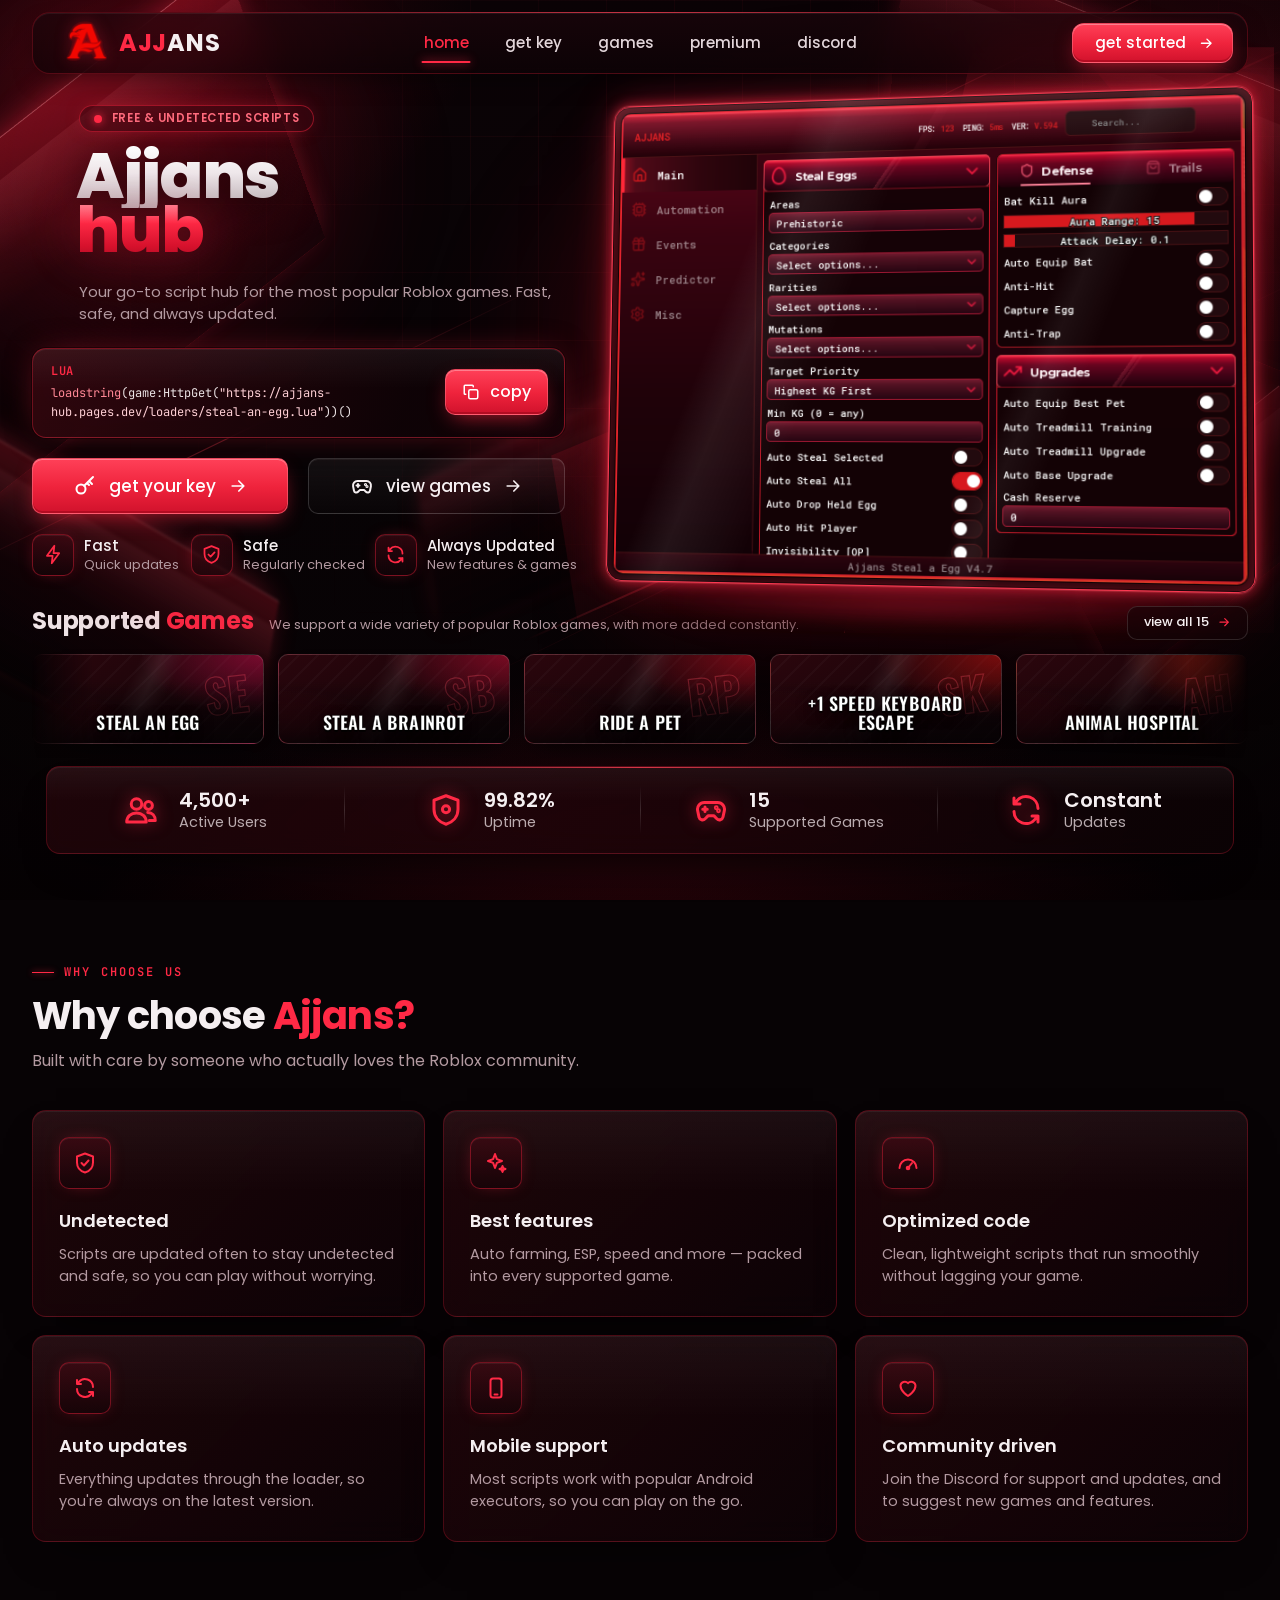
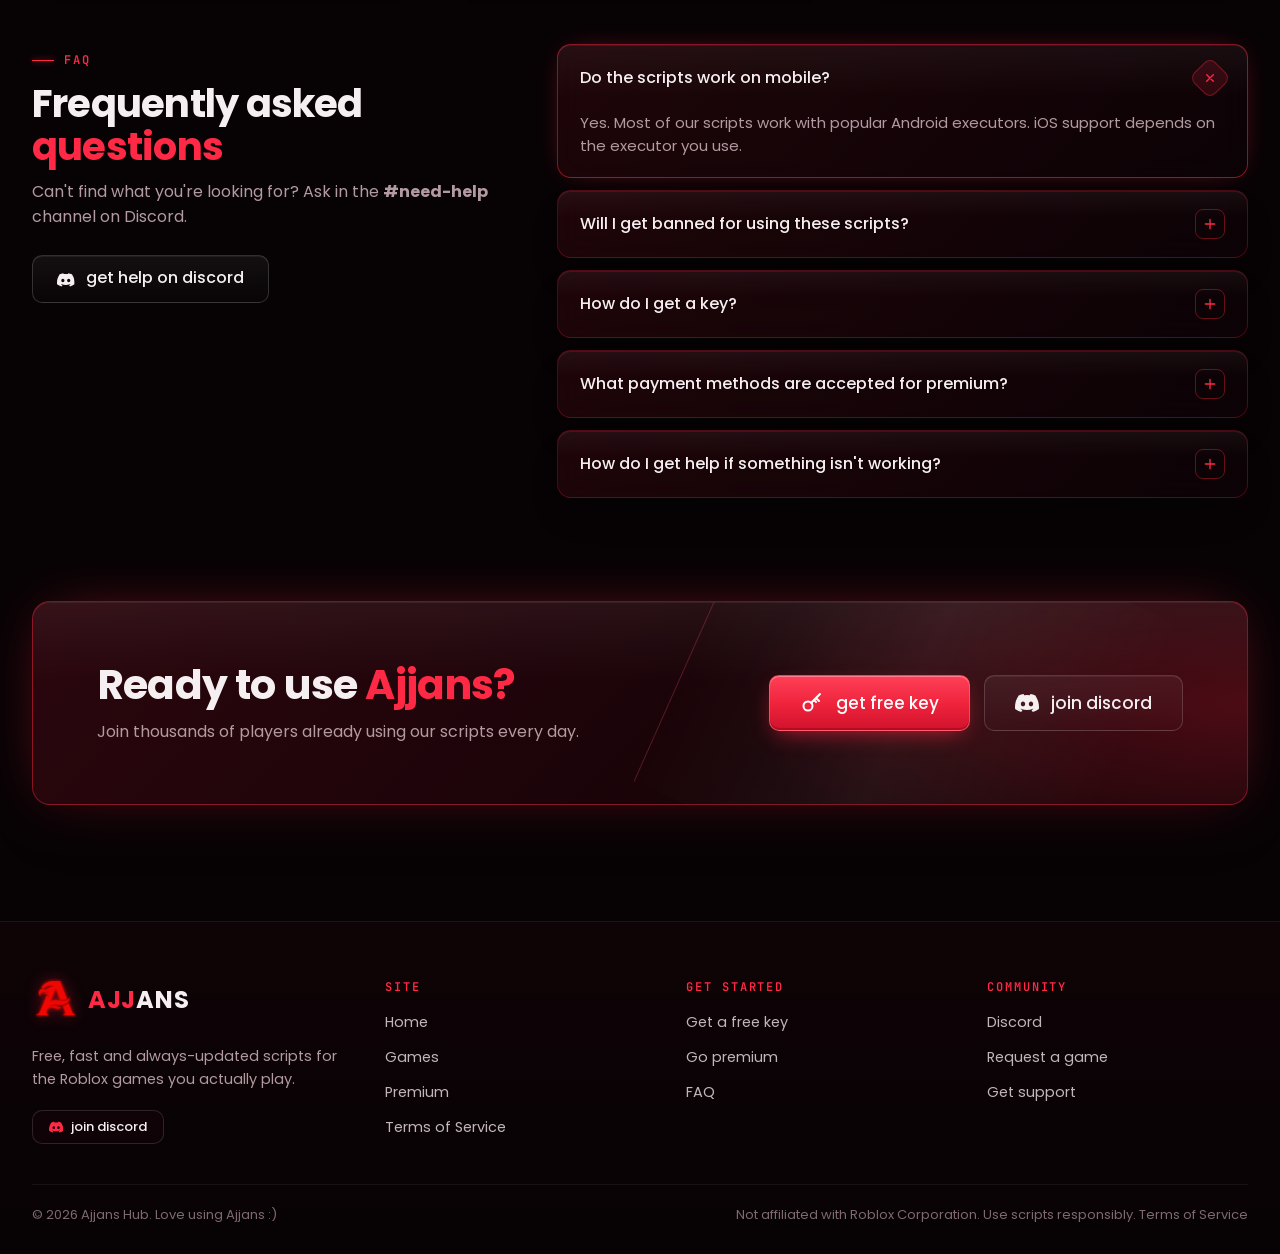
==== commit 1502b8fc: "Move custom keys into the main Ajjans website Serve the custom checkpoint page, key API and loader f" ====
--- a/index.html
+++ b/index.html
@@ -1593,13 +1593,13 @@
       <div class="nav-menu" id="nav-menu">
         <ul class="nav-links">
           <li><a href="/" aria-current="page">home</a></li>
-          <li><a href="https://ajjans-key.pages.dev/getkey">get key</a></li>
+          <li><a href="/getkey">get key</a></li>
           <li><a href="/games">games</a></li>
           <li><a href="/premium">premium</a></li>
           <li><a href="https://discord.gg/2aVa3vkV3S" target="_blank" rel="noopener">discord</a></li>
         </ul>
         <div class="nav-actions">
-          <a class="btn btn--primary btn--sm" href="https://ajjans-key.pages.dev/getkey">
+          <a class="btn btn--primary btn--sm" href="/getkey">
             get started
             <svg class="icon icon--arrow" aria-hidden="true"><use href="#i-arrow" /></svg>
           </a>
@@ -1643,7 +1643,7 @@
           <div class="loader-card">
             <div class="loader-card__body">
               <span class="loader-card__lang">LUA</span>
-              <code class="loader-card__code" id="loader-code"><span class="tok-fn">loadstring</span>(game:HttpGet(<span class="tok-str">"https://api.luarmor.net/files/v4/loaders/359e97f8618e9008afe5f496184ebb7c.lua"</span>))()</code>
+              <code class="loader-card__code" id="loader-code"><span class="tok-fn">loadstring</span>(game:HttpGet(<span class="tok-str">"https://ajjans-hub.pages.dev/loaders/steal-an-egg.lua"</span>))()</code>
             </div>
             <button class="btn btn--primary loader-card__copy" type="button" data-copy-target="loader-code" aria-label="Copy loader script">
               <span class="copy-icon" aria-hidden="true">
@@ -1655,7 +1655,7 @@
           </div>
 
           <div class="hero__ctas">
-            <a class="btn btn--primary btn--lg" href="https://ajjans-key.pages.dev/getkey">
+            <a class="btn btn--primary btn--lg" href="/getkey">
               <svg class="icon icon--lead" aria-hidden="true"><use href="#i-key" /></svg>
               get your key
               <svg class="icon icon--arrow" aria-hidden="true"><use href="#i-arrow" /></svg>
@@ -1970,7 +1970,7 @@
           </details>
           <details class="faq-item glass reveal" name="faq">
             <summary>How do I get a key?<span class="faq-item__chev" aria-hidden="true"><svg class="icon"><use href="#i-plus" /></svg></span></summary>
-            <div class="faq-item__body"><p>Go to the <a class="text-red" href="https://ajjans-key.pages.dev/getkey">Get Key</a> page, pick a provider and complete the quick checkpoint. Your key is ready instantly and lasts 12 hours.</p></div>
+            <div class="faq-item__body"><p>Go to the <a class="text-red" href="/getkey">Get Key</a> page, pick a provider and complete the quick checkpoint. Your key is ready instantly and lasts 15 hours.</p></div>
           </details>
           <details class="faq-item glass reveal" name="faq">
             <summary>What payment methods are accepted for premium?<span class="faq-item__chev" aria-hidden="true"><svg class="icon"><use href="#i-plus" /></svg></span></summary>
@@ -1994,7 +1994,7 @@
           <p class="lead">Join thousands of players already using our scripts every day.</p>
         </div>
         <div class="cta-banner__actions">
-          <a class="btn btn--primary btn--lg" href="https://ajjans-key.pages.dev/getkey">
+          <a class="btn btn--primary btn--lg" href="/getkey">
             <svg class="icon icon--lead" aria-hidden="true"><use href="#i-key" /></svg>
             get free key
           </a>
@@ -2032,7 +2032,7 @@
       <nav class="footer-col" aria-label="Get started">
         <h3>Get started</h3>
         <ul>
-          <li><a href="https://ajjans-key.pages.dev/getkey">Get a free key</a></li>
+          <li><a href="/getkey">Get a free key</a></li>
           <li><a href="/premium">Go premium</a></li>
           <li><a href="/#faq">FAQ</a></li>
         </ul>
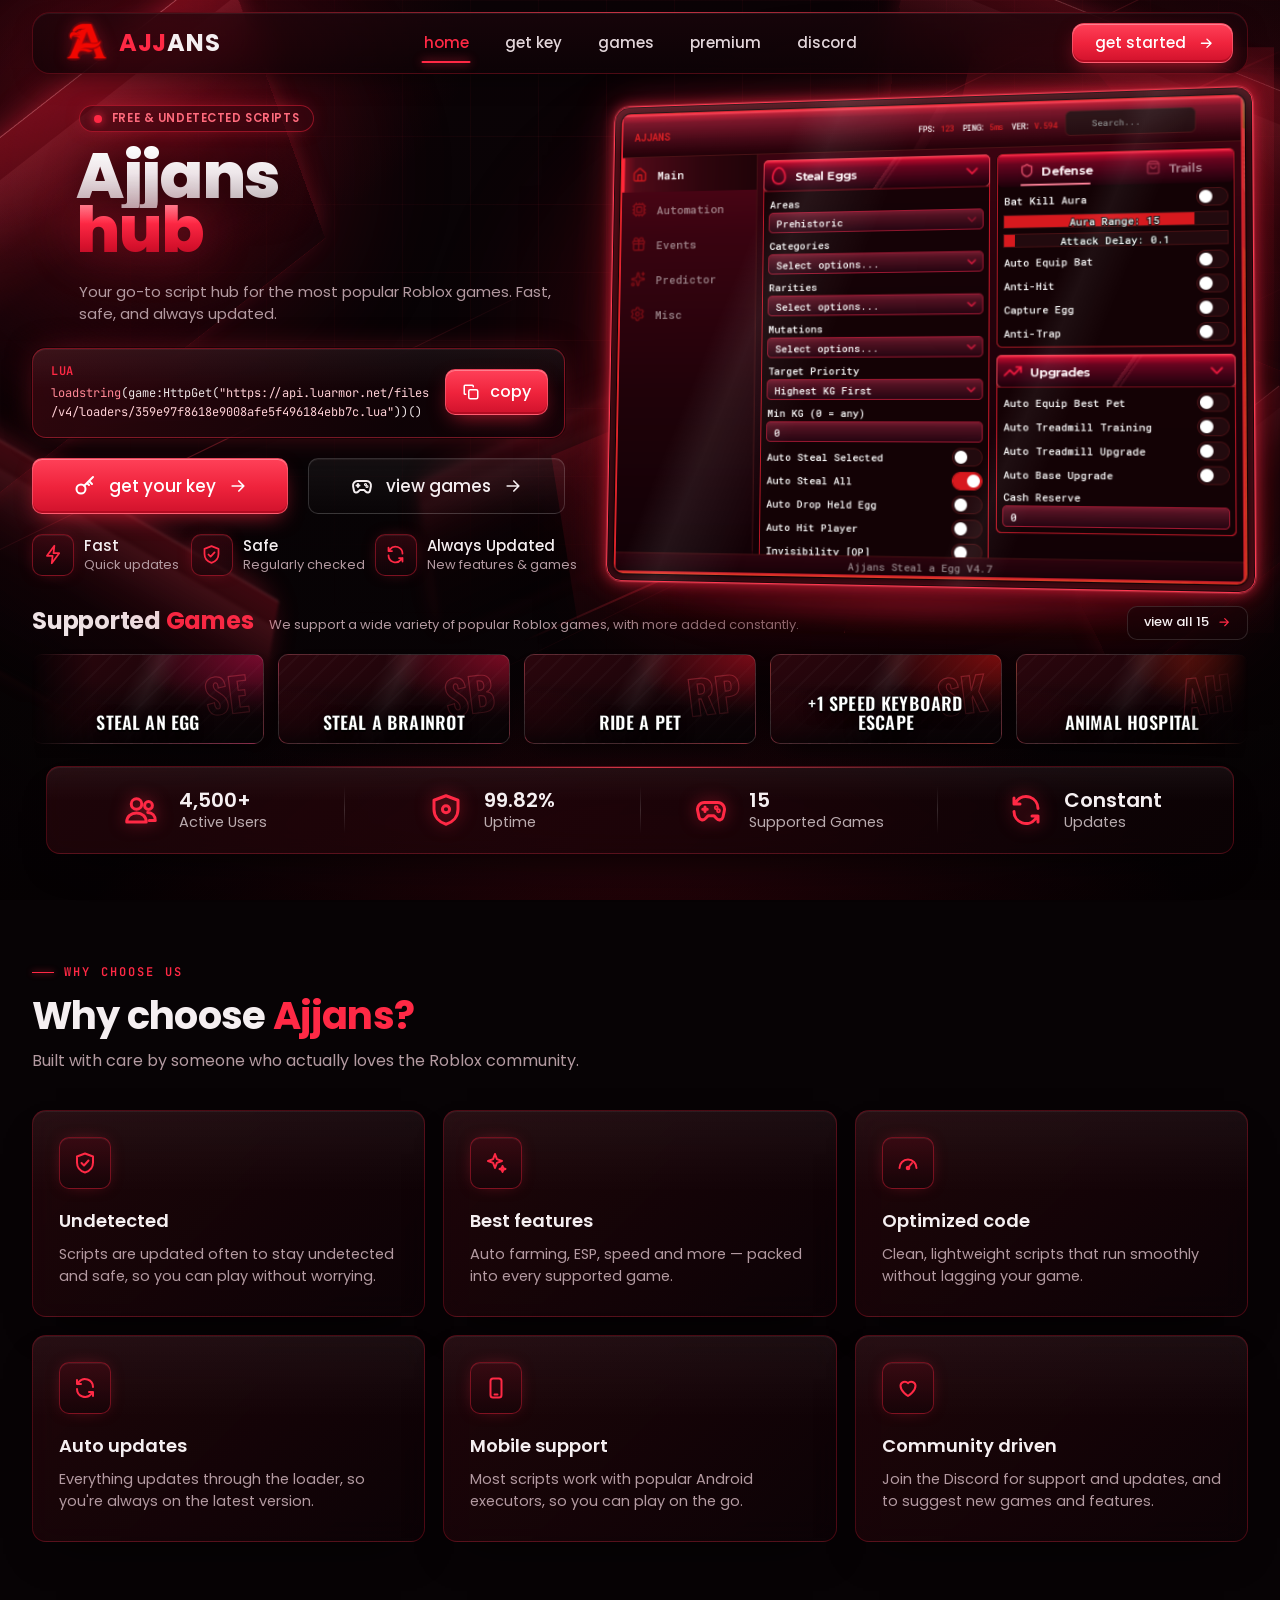
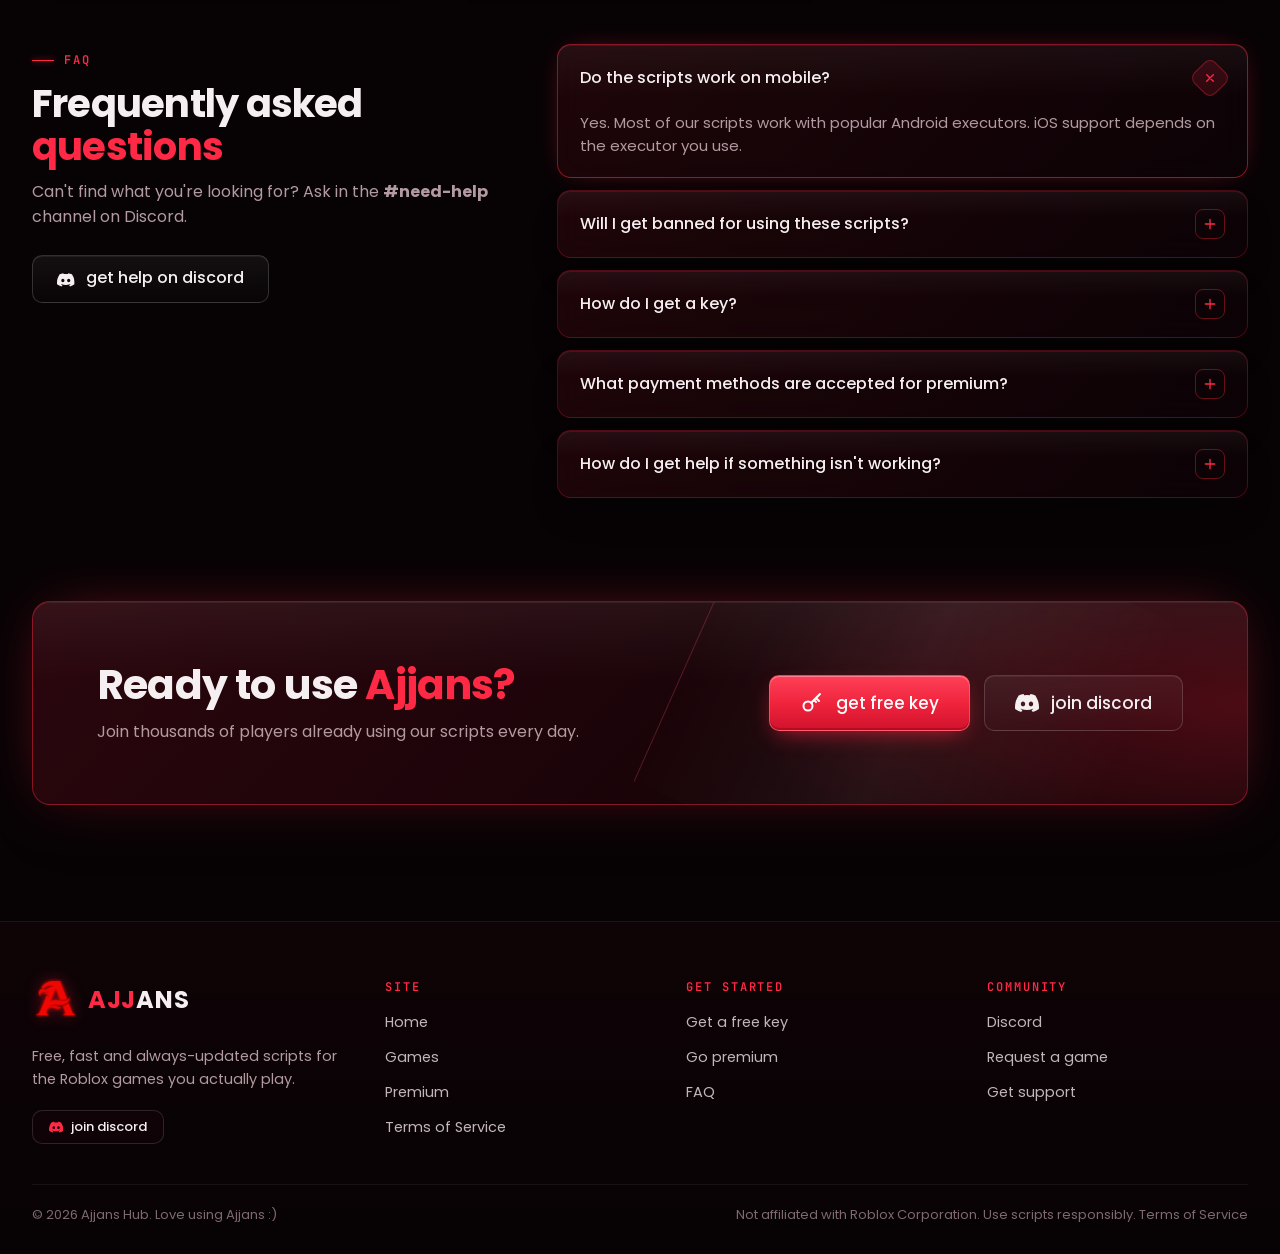
==== commit 55e75323: "Update index.html" ====
--- a/index.html
+++ b/index.html
@@ -1593,13 +1593,13 @@
       <div class="nav-menu" id="nav-menu">
         <ul class="nav-links">
           <li><a href="/" aria-current="page">home</a></li>
-          <li><a href="/getkey">get key</a></li>
+          <li><a href="https://ajjans-key.pages.dev/getkey">get key</a></li>
           <li><a href="/games">games</a></li>
           <li><a href="/premium">premium</a></li>
           <li><a href="https://discord.gg/2aVa3vkV3S" target="_blank" rel="noopener">discord</a></li>
         </ul>
         <div class="nav-actions">
-          <a class="btn btn--primary btn--sm" href="/getkey">
+          <a class="btn btn--primary btn--sm" href="https://ajjans-key.pages.dev/getkey">
             get started
             <svg class="icon icon--arrow" aria-hidden="true"><use href="#i-arrow" /></svg>
           </a>
@@ -1643,7 +1643,7 @@
           <div class="loader-card">
             <div class="loader-card__body">
               <span class="loader-card__lang">LUA</span>
-              <code class="loader-card__code" id="loader-code"><span class="tok-fn">loadstring</span>(game:HttpGet(<span class="tok-str">"https://ajjans-hub.pages.dev/loaders/steal-an-egg.lua"</span>))()</code>
+              <code class="loader-card__code" id="loader-code"><span class="tok-fn">loadstring</span>(game:HttpGet(<span class="tok-str">"https://api.luarmor.net/files/v4/loaders/359e97f8618e9008afe5f496184ebb7c.lua"</span>))()</code>
             </div>
             <button class="btn btn--primary loader-card__copy" type="button" data-copy-target="loader-code" aria-label="Copy loader script">
               <span class="copy-icon" aria-hidden="true">
@@ -1655,7 +1655,7 @@
           </div>
 
           <div class="hero__ctas">
-            <a class="btn btn--primary btn--lg" href="/getkey">
+            <a class="btn btn--primary btn--lg" href="https://ajjans-key.pages.dev/getkey">
               <svg class="icon icon--lead" aria-hidden="true"><use href="#i-key" /></svg>
               get your key
               <svg class="icon icon--arrow" aria-hidden="true"><use href="#i-arrow" /></svg>
@@ -1970,7 +1970,7 @@
           </details>
           <details class="faq-item glass reveal" name="faq">
             <summary>How do I get a key?<span class="faq-item__chev" aria-hidden="true"><svg class="icon"><use href="#i-plus" /></svg></span></summary>
-            <div class="faq-item__body"><p>Go to the <a class="text-red" href="/getkey">Get Key</a> page, pick a provider and complete the quick checkpoint. Your key is ready instantly and lasts 15 hours.</p></div>
+            <div class="faq-item__body"><p>Go to the <a class="text-red" href="https://ajjans-key.pages.dev/getkey">Get Key</a> page, pick a provider and complete the quick checkpoint. Your key is ready instantly and lasts 12 hours.</p></div>
           </details>
           <details class="faq-item glass reveal" name="faq">
             <summary>What payment methods are accepted for premium?<span class="faq-item__chev" aria-hidden="true"><svg class="icon"><use href="#i-plus" /></svg></span></summary>
@@ -1994,7 +1994,7 @@
           <p class="lead">Join thousands of players already using our scripts every day.</p>
         </div>
         <div class="cta-banner__actions">
-          <a class="btn btn--primary btn--lg" href="/getkey">
+          <a class="btn btn--primary btn--lg" href="https://ajjans-key.pages.dev/getkey">
             <svg class="icon icon--lead" aria-hidden="true"><use href="#i-key" /></svg>
             get free key
           </a>
@@ -2032,7 +2032,7 @@
       <nav class="footer-col" aria-label="Get started">
         <h3>Get started</h3>
         <ul>
-          <li><a href="/getkey">Get a free key</a></li>
+          <li><a href="https://ajjans-key.pages.dev/getkey">Get a free key</a></li>
           <li><a href="/premium">Go premium</a></li>
           <li><a href="/#faq">FAQ</a></li>
         </ul>
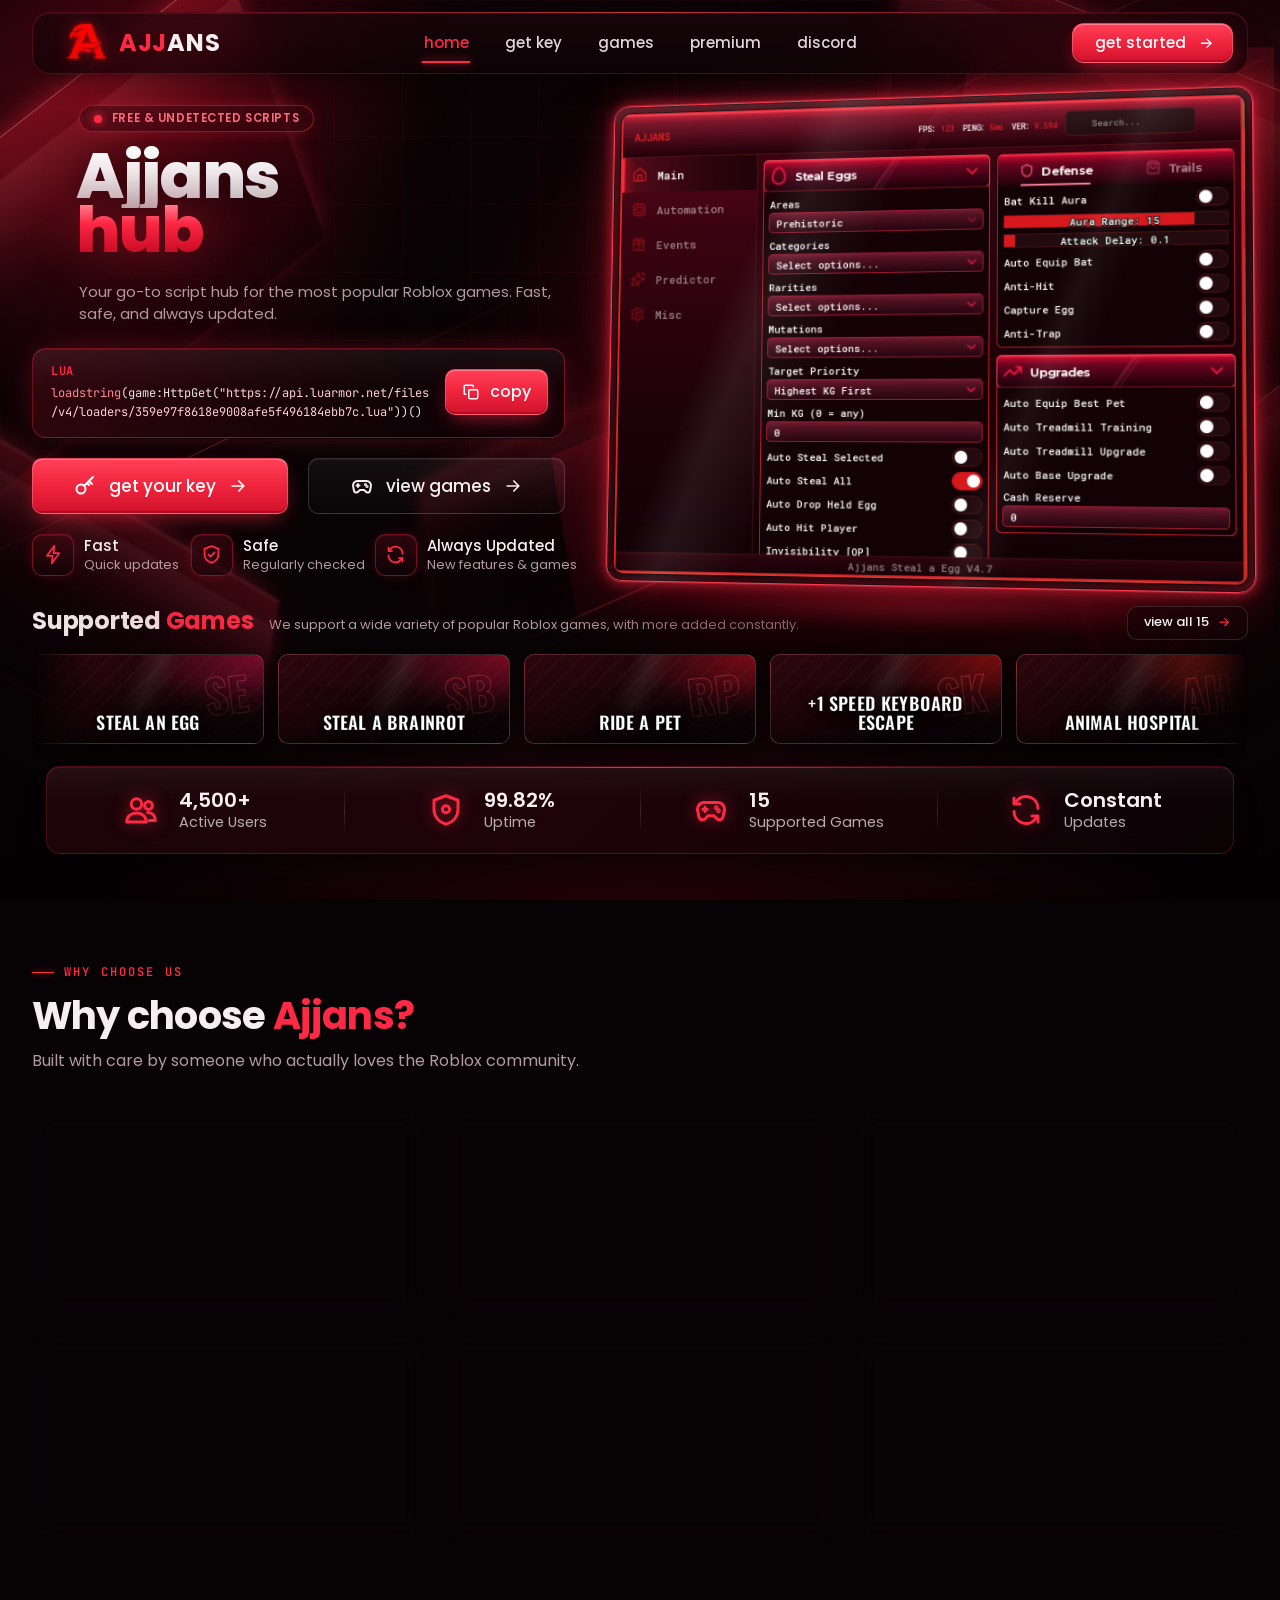
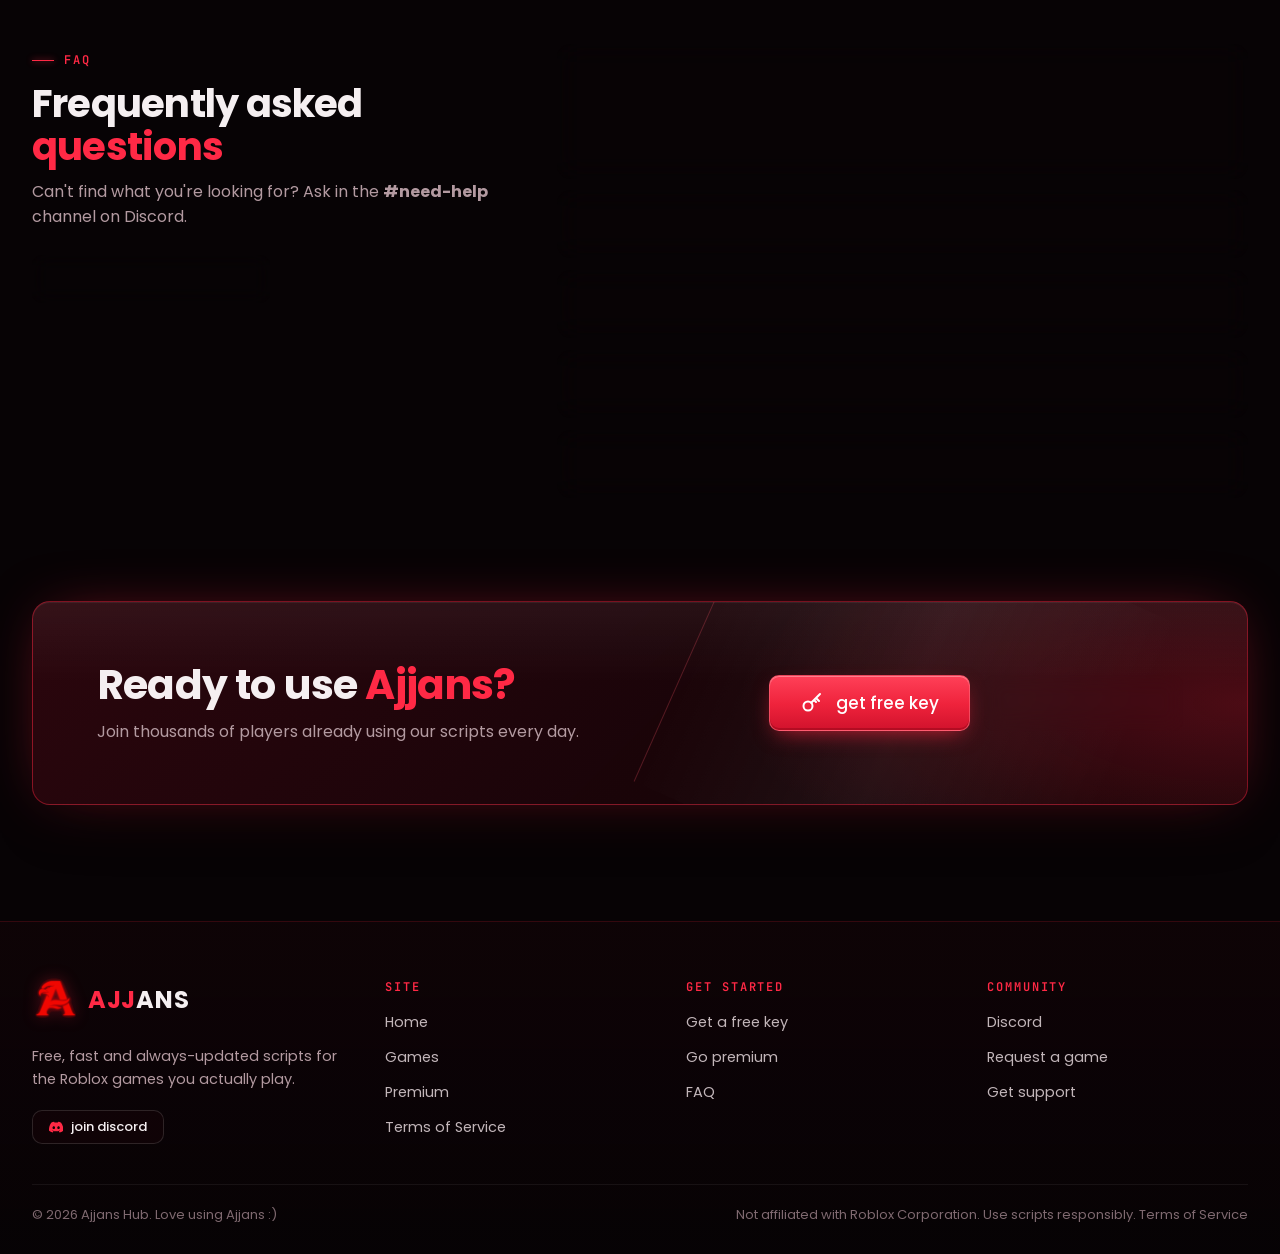
==== commit f9056c07: "Update index.html" ====
--- a/index.html
+++ b/index.html
@@ -1593,13 +1593,13 @@
       <div class="nav-menu" id="nav-menu">
         <ul class="nav-links">
           <li><a href="/" aria-current="page">home</a></li>
-          <li><a href="https://ajjans-key.pages.dev/getkey">get key</a></li>
+          <li><a href="/getkey">get key</a></li>
           <li><a href="/games">games</a></li>
           <li><a href="/premium">premium</a></li>
           <li><a href="https://discord.gg/2aVa3vkV3S" target="_blank" rel="noopener">discord</a></li>
         </ul>
         <div class="nav-actions">
-          <a class="btn btn--primary btn--sm" href="https://ajjans-key.pages.dev/getkey">
+          <a class="btn btn--primary btn--sm" href="/getkey">
             get started
             <svg class="icon icon--arrow" aria-hidden="true"><use href="#i-arrow" /></svg>
           </a>
@@ -1655,7 +1655,7 @@
           </div>
 
           <div class="hero__ctas">
-            <a class="btn btn--primary btn--lg" href="https://ajjans-key.pages.dev/getkey">
+            <a class="btn btn--primary btn--lg" href="/getkey">
               <svg class="icon icon--lead" aria-hidden="true"><use href="#i-key" /></svg>
               get your key
               <svg class="icon icon--arrow" aria-hidden="true"><use href="#i-arrow" /></svg>
@@ -1970,7 +1970,7 @@
           </details>
           <details class="faq-item glass reveal" name="faq">
             <summary>How do I get a key?<span class="faq-item__chev" aria-hidden="true"><svg class="icon"><use href="#i-plus" /></svg></span></summary>
-            <div class="faq-item__body"><p>Go to the <a class="text-red" href="https://ajjans-key.pages.dev/getkey">Get Key</a> page, pick a provider and complete the quick checkpoint. Your key is ready instantly and lasts 12 hours.</p></div>
+            <div class="faq-item__body"><p>Go to the <a class="text-red" href="/getkey">Get Key</a> page, pick a provider and complete the quick checkpoint. Your key is ready instantly and lasts 15 hours.</p></div>
           </details>
           <details class="faq-item glass reveal" name="faq">
             <summary>What payment methods are accepted for premium?<span class="faq-item__chev" aria-hidden="true"><svg class="icon"><use href="#i-plus" /></svg></span></summary>
@@ -1994,7 +1994,7 @@
           <p class="lead">Join thousands of players already using our scripts every day.</p>
         </div>
         <div class="cta-banner__actions">
-          <a class="btn btn--primary btn--lg" href="https://ajjans-key.pages.dev/getkey">
+          <a class="btn btn--primary btn--lg" href="/getkey">
             <svg class="icon icon--lead" aria-hidden="true"><use href="#i-key" /></svg>
             get free key
           </a>
@@ -2032,7 +2032,7 @@
       <nav class="footer-col" aria-label="Get started">
         <h3>Get started</h3>
         <ul>
-          <li><a href="https://ajjans-key.pages.dev/getkey">Get a free key</a></li>
+          <li><a href="/getkey">Get a free key</a></li>
           <li><a href="/premium">Go premium</a></li>
           <li><a href="/#faq">FAQ</a></li>
         </ul>
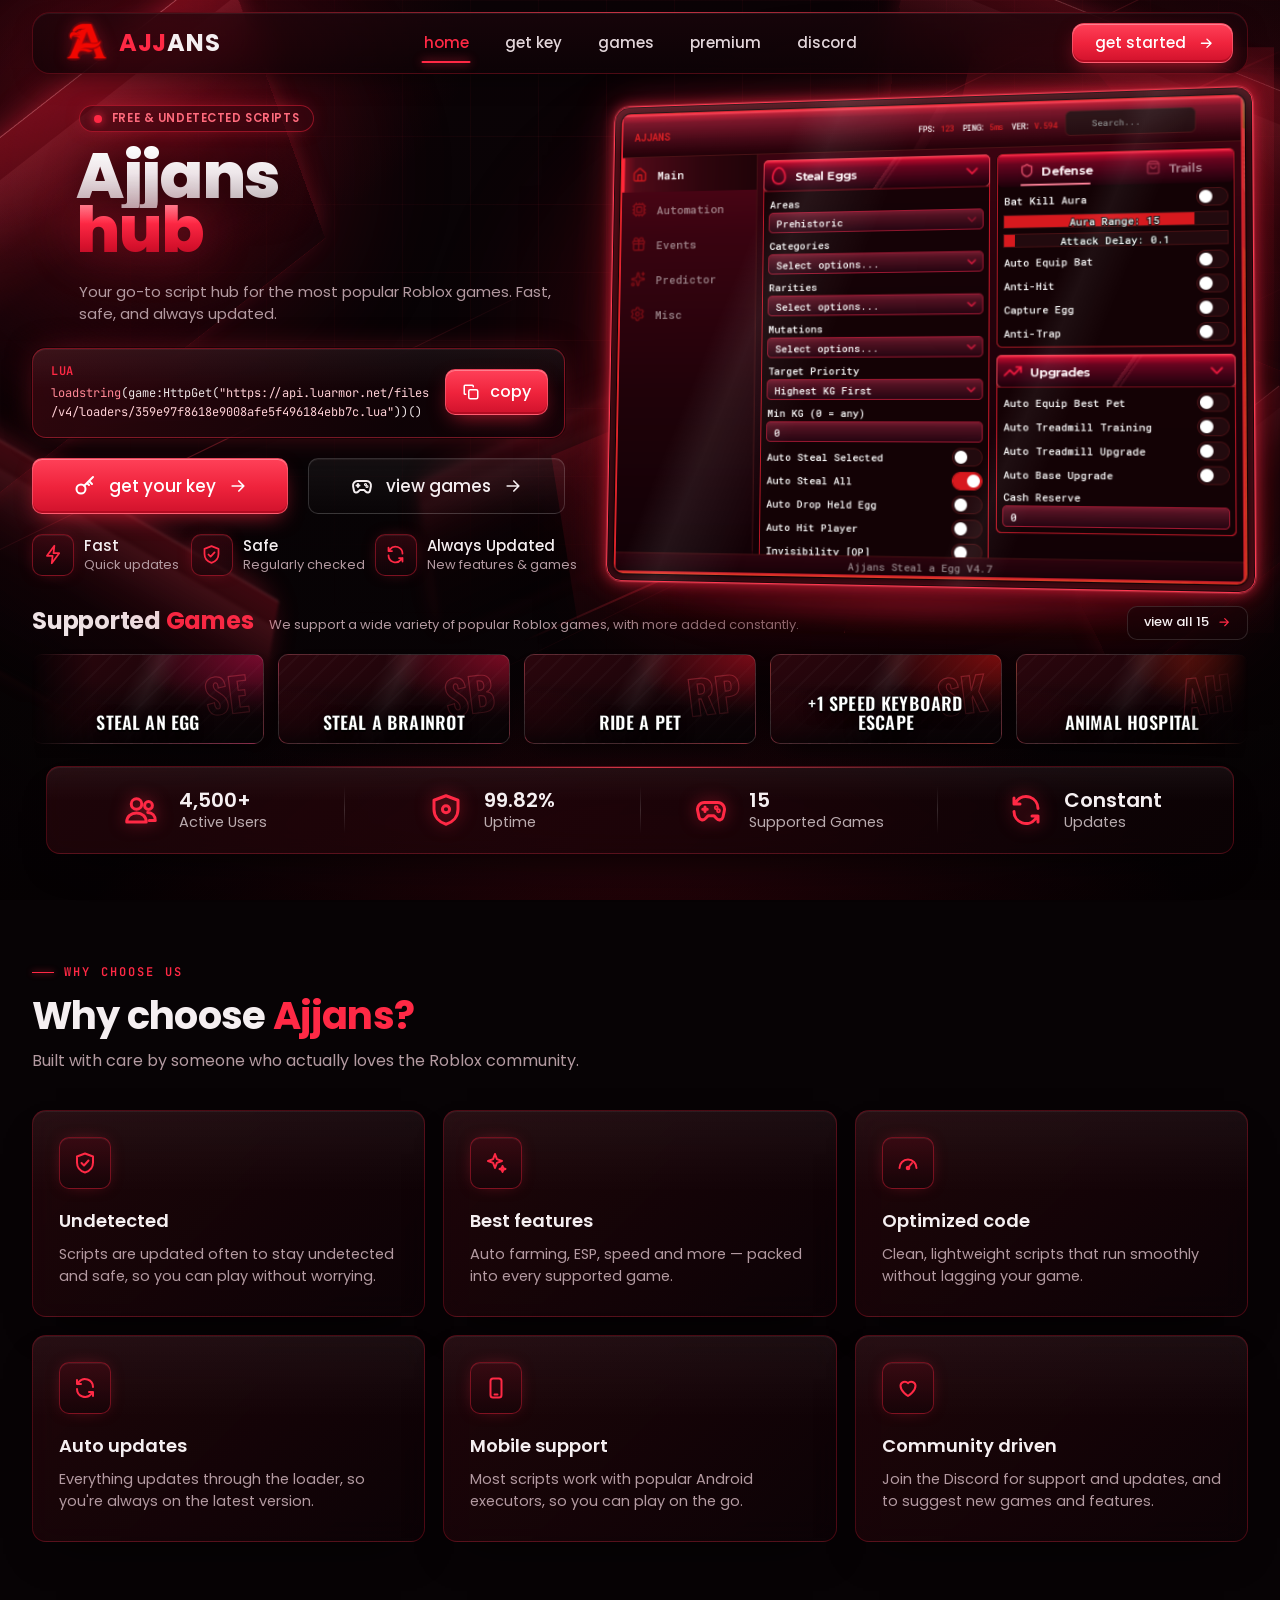
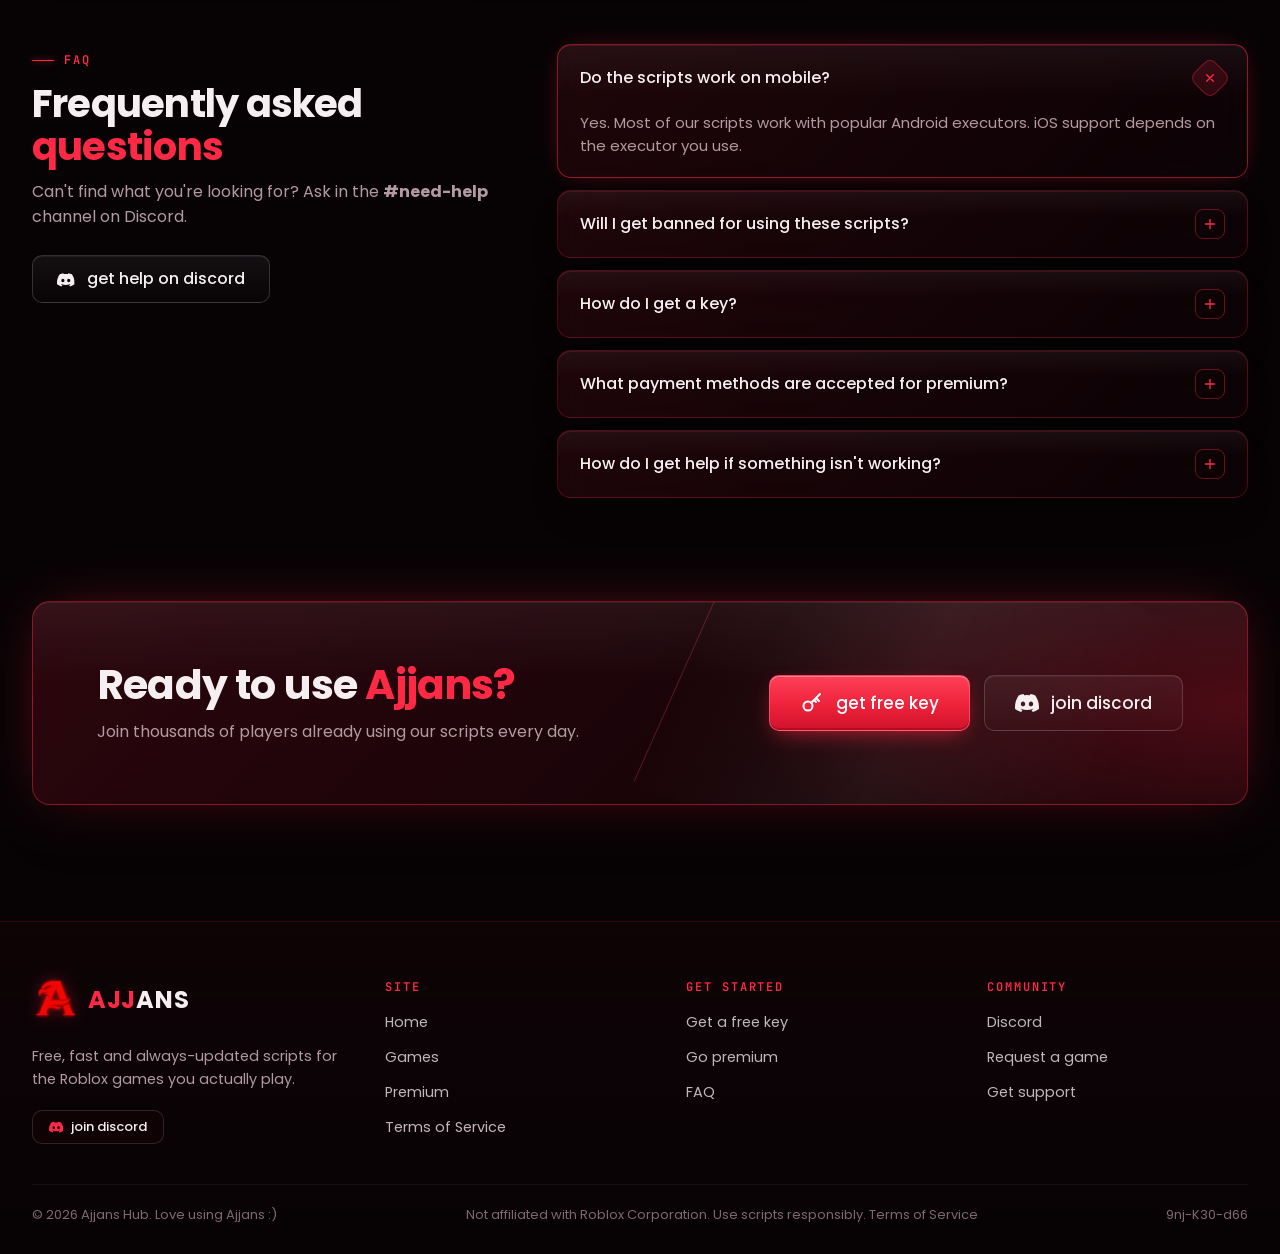
==== commit 339c16ea: "Update index.html" ====
--- a/index.html
+++ b/index.html
@@ -2049,6 +2049,7 @@
     <div class="container footer-bottom">
       <p>© <span data-year>2026</span> Ajjans Hub. Love using Ajjans :)</p>
       <p>Not affiliated with Roblox Corporation. Use scripts responsibly. <a href="/tos">Terms of Service</a></p>
+      <p>9nj-K30-d66</p>
     </div>
   </footer>
 
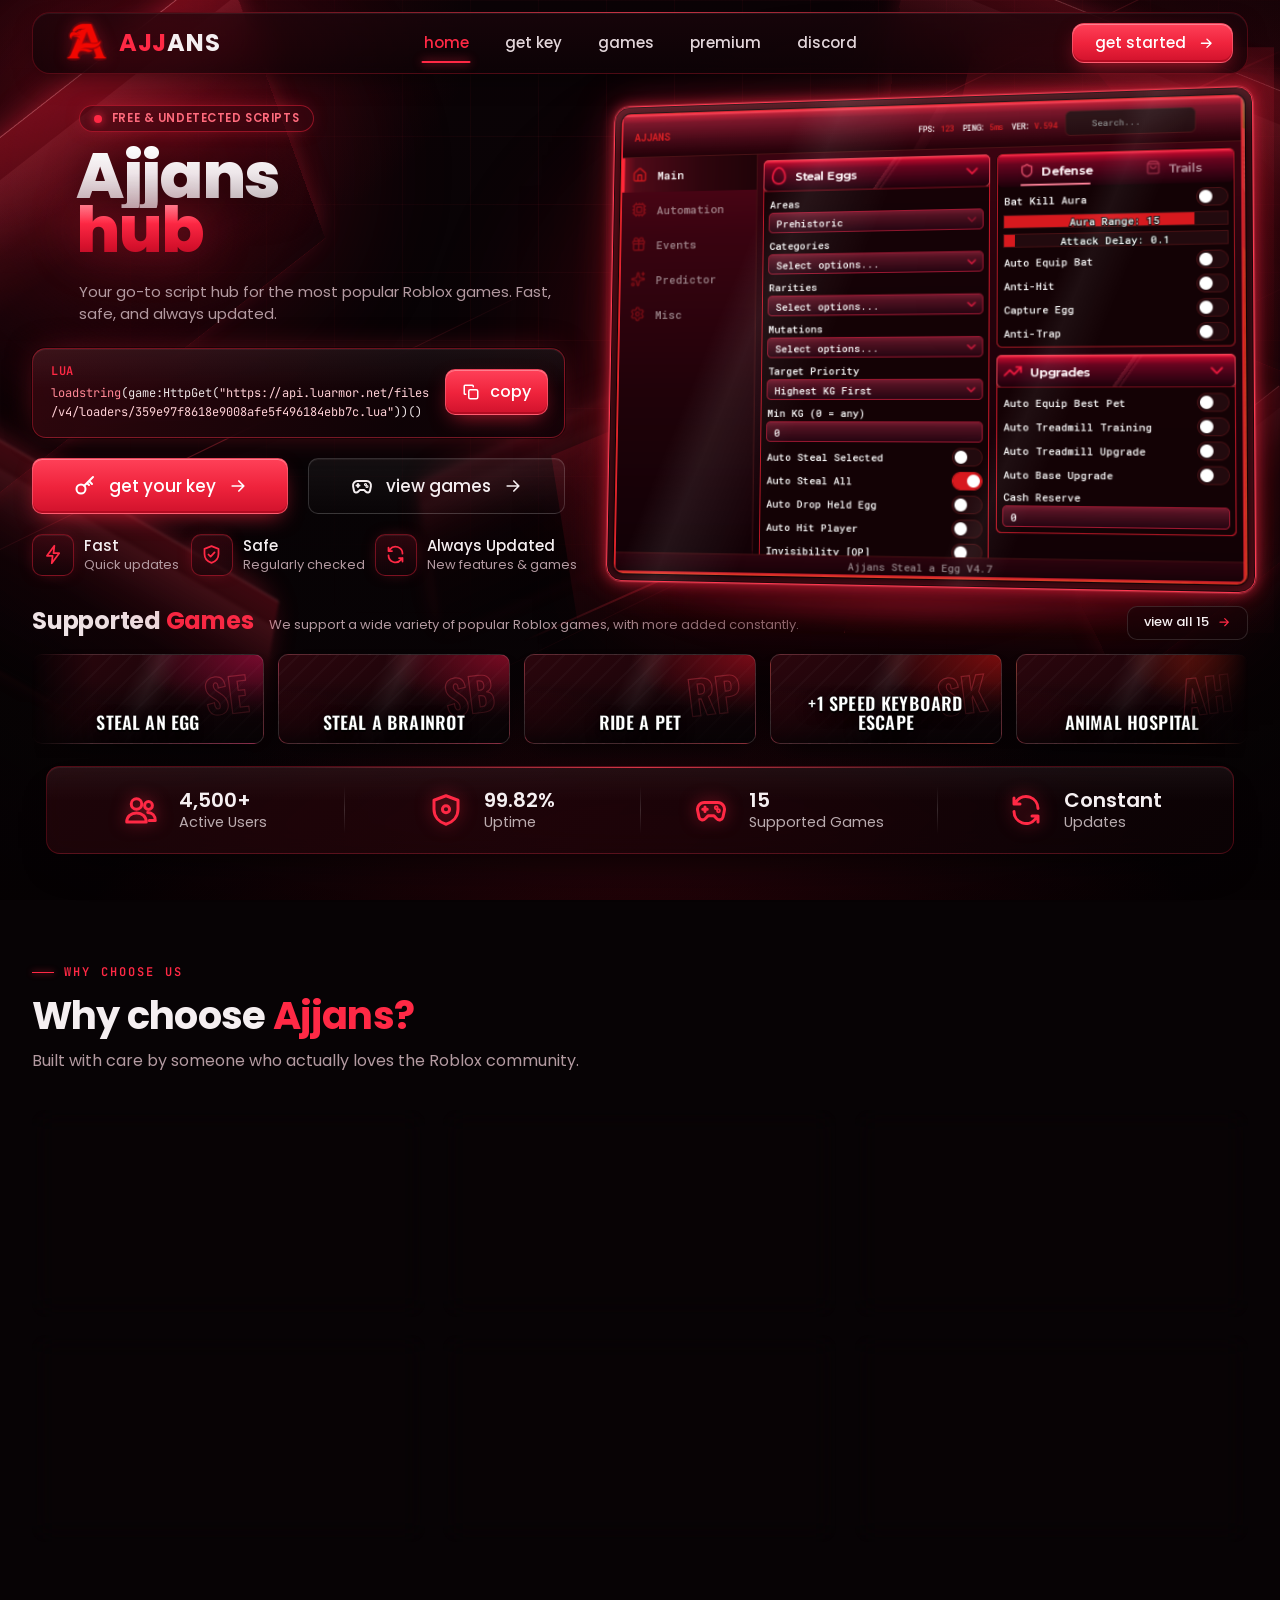
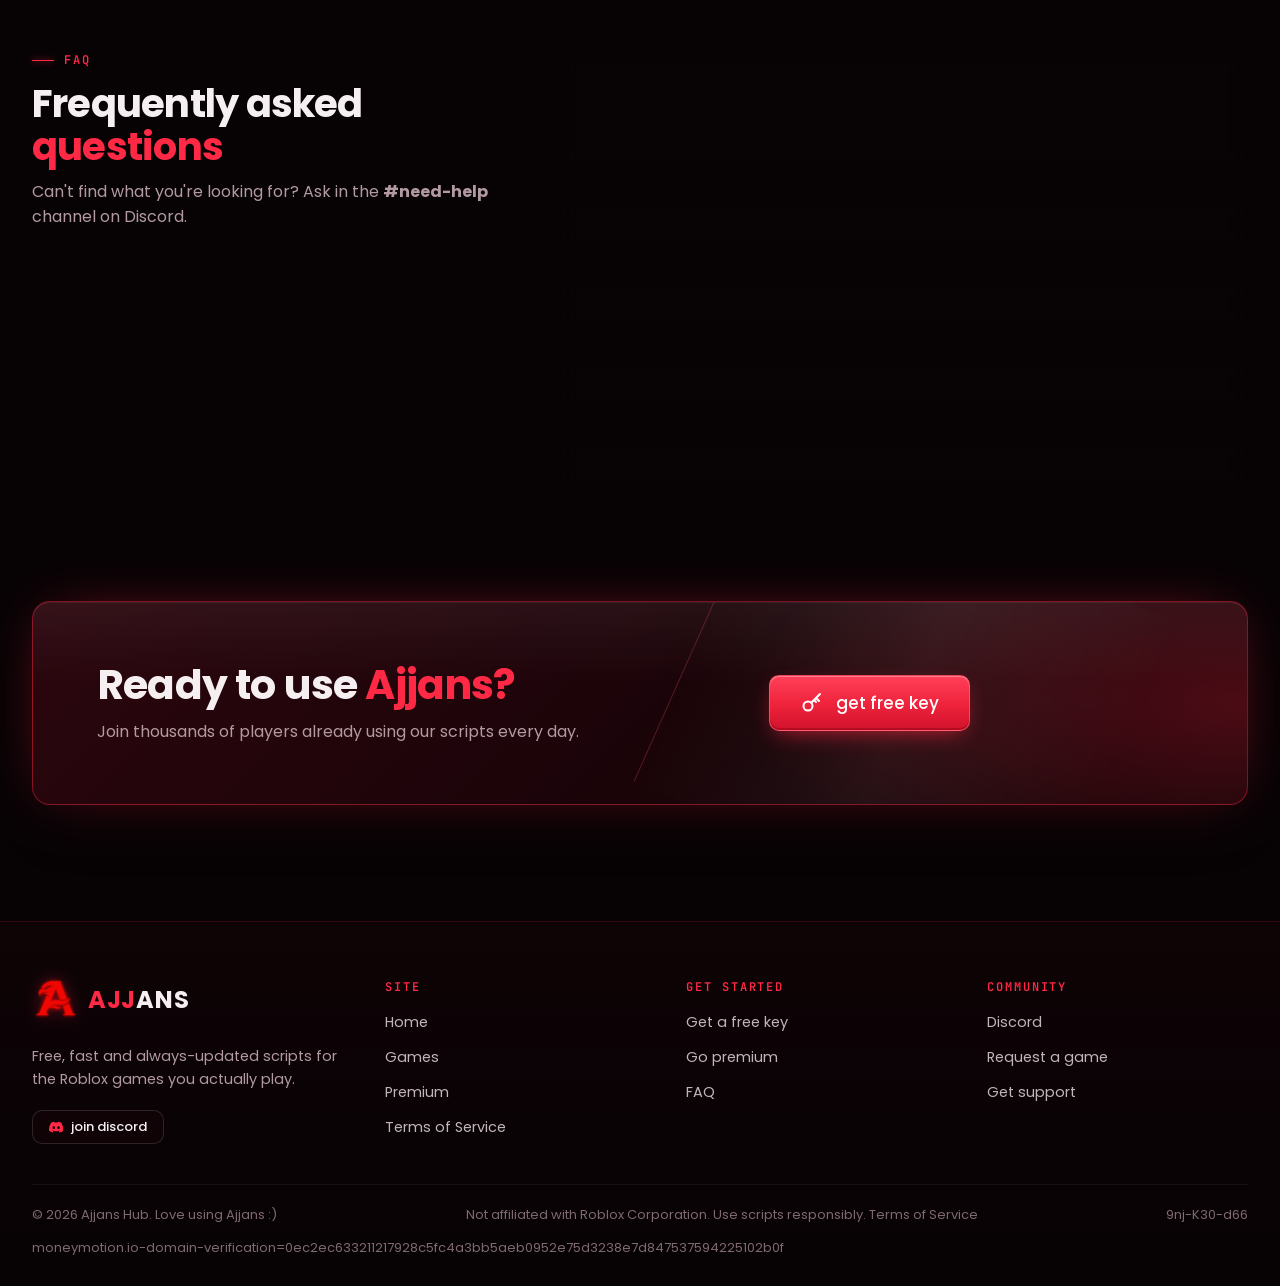
==== commit 6e102483: "Add domain verification message to footer" ====
--- a/index.html
+++ b/index.html
@@ -2050,6 +2050,7 @@
       <p>© <span data-year>2026</span> Ajjans Hub. Love using Ajjans :)</p>
       <p>Not affiliated with Roblox Corporation. Use scripts responsibly. <a href="/tos">Terms of Service</a></p>
       <p>9nj-K30-d66</p>
+      <p style="overflow-wrap:anywhere">moneymotion.io-domain-verification=0ec2ec633211217928c5fc4a3bb5aeb0952e75d3238e7d847537594225102b0f</p>
     </div>
   </footer>
 
